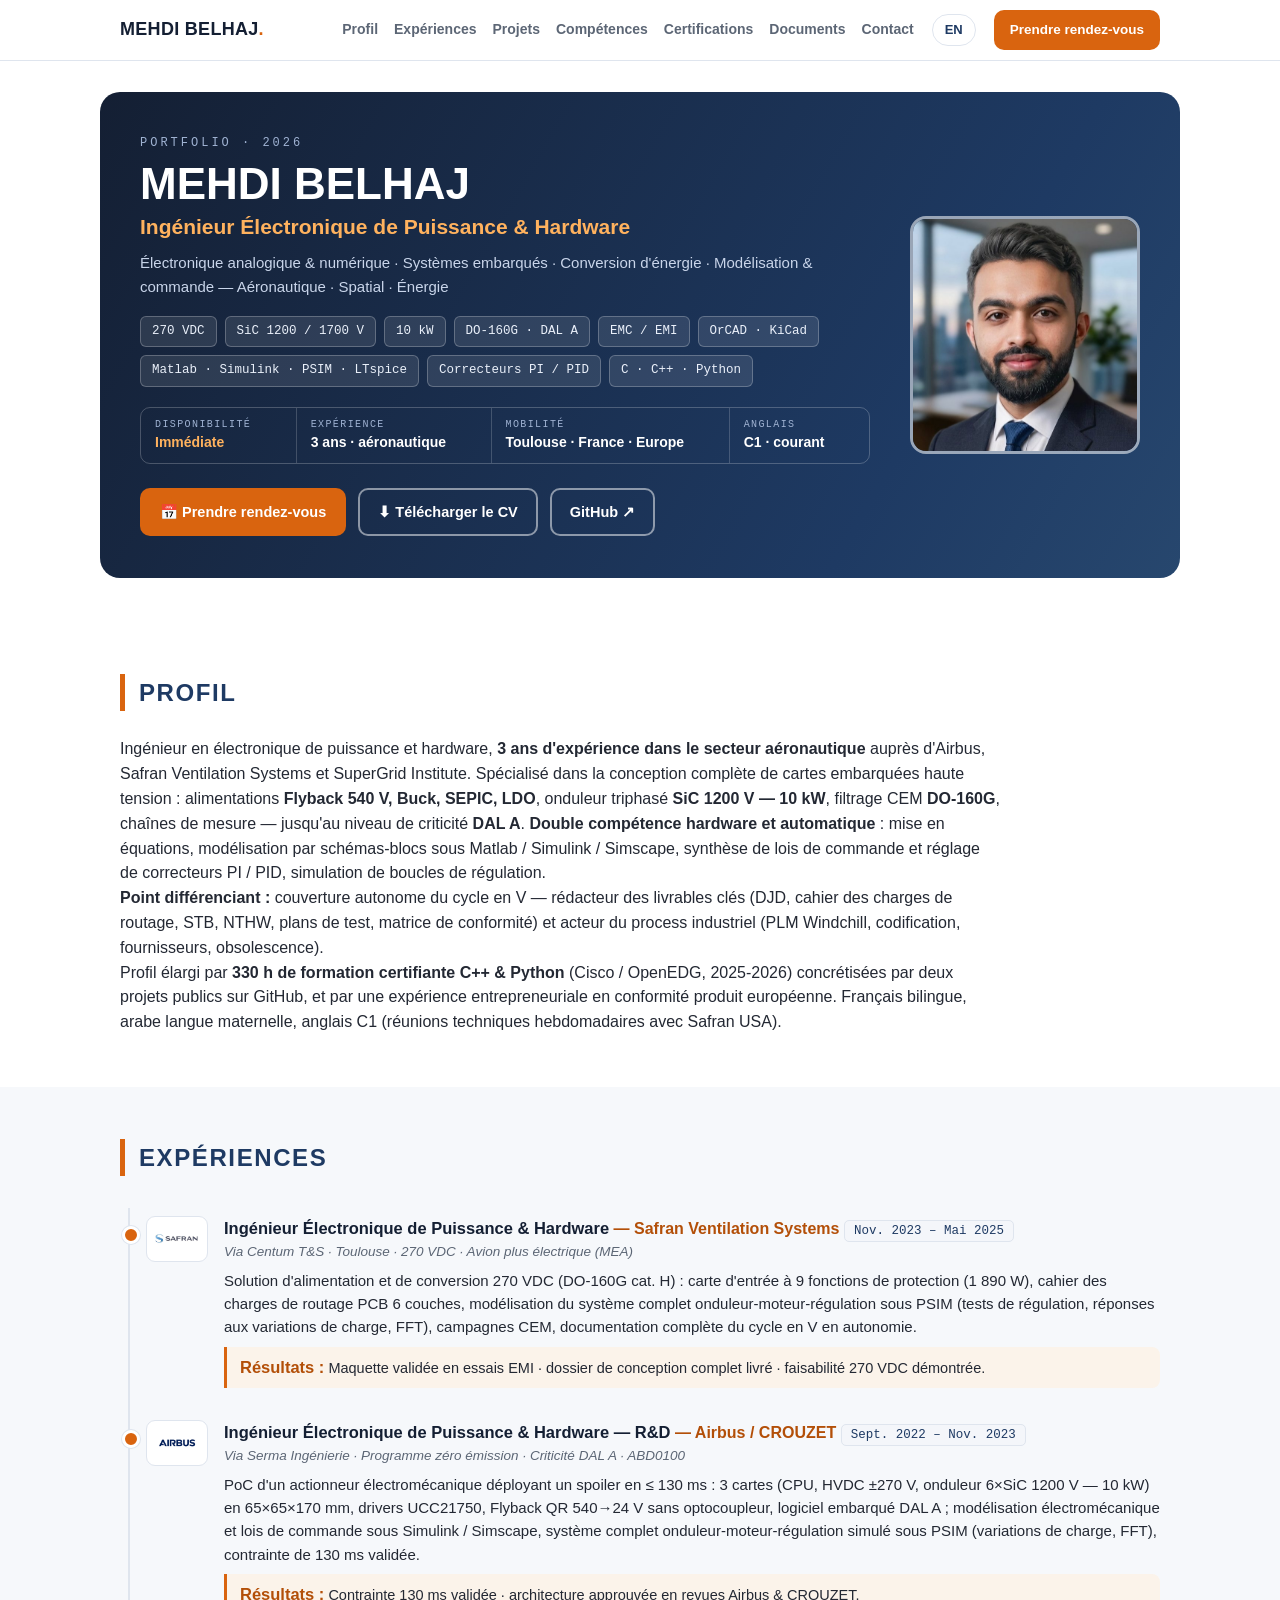
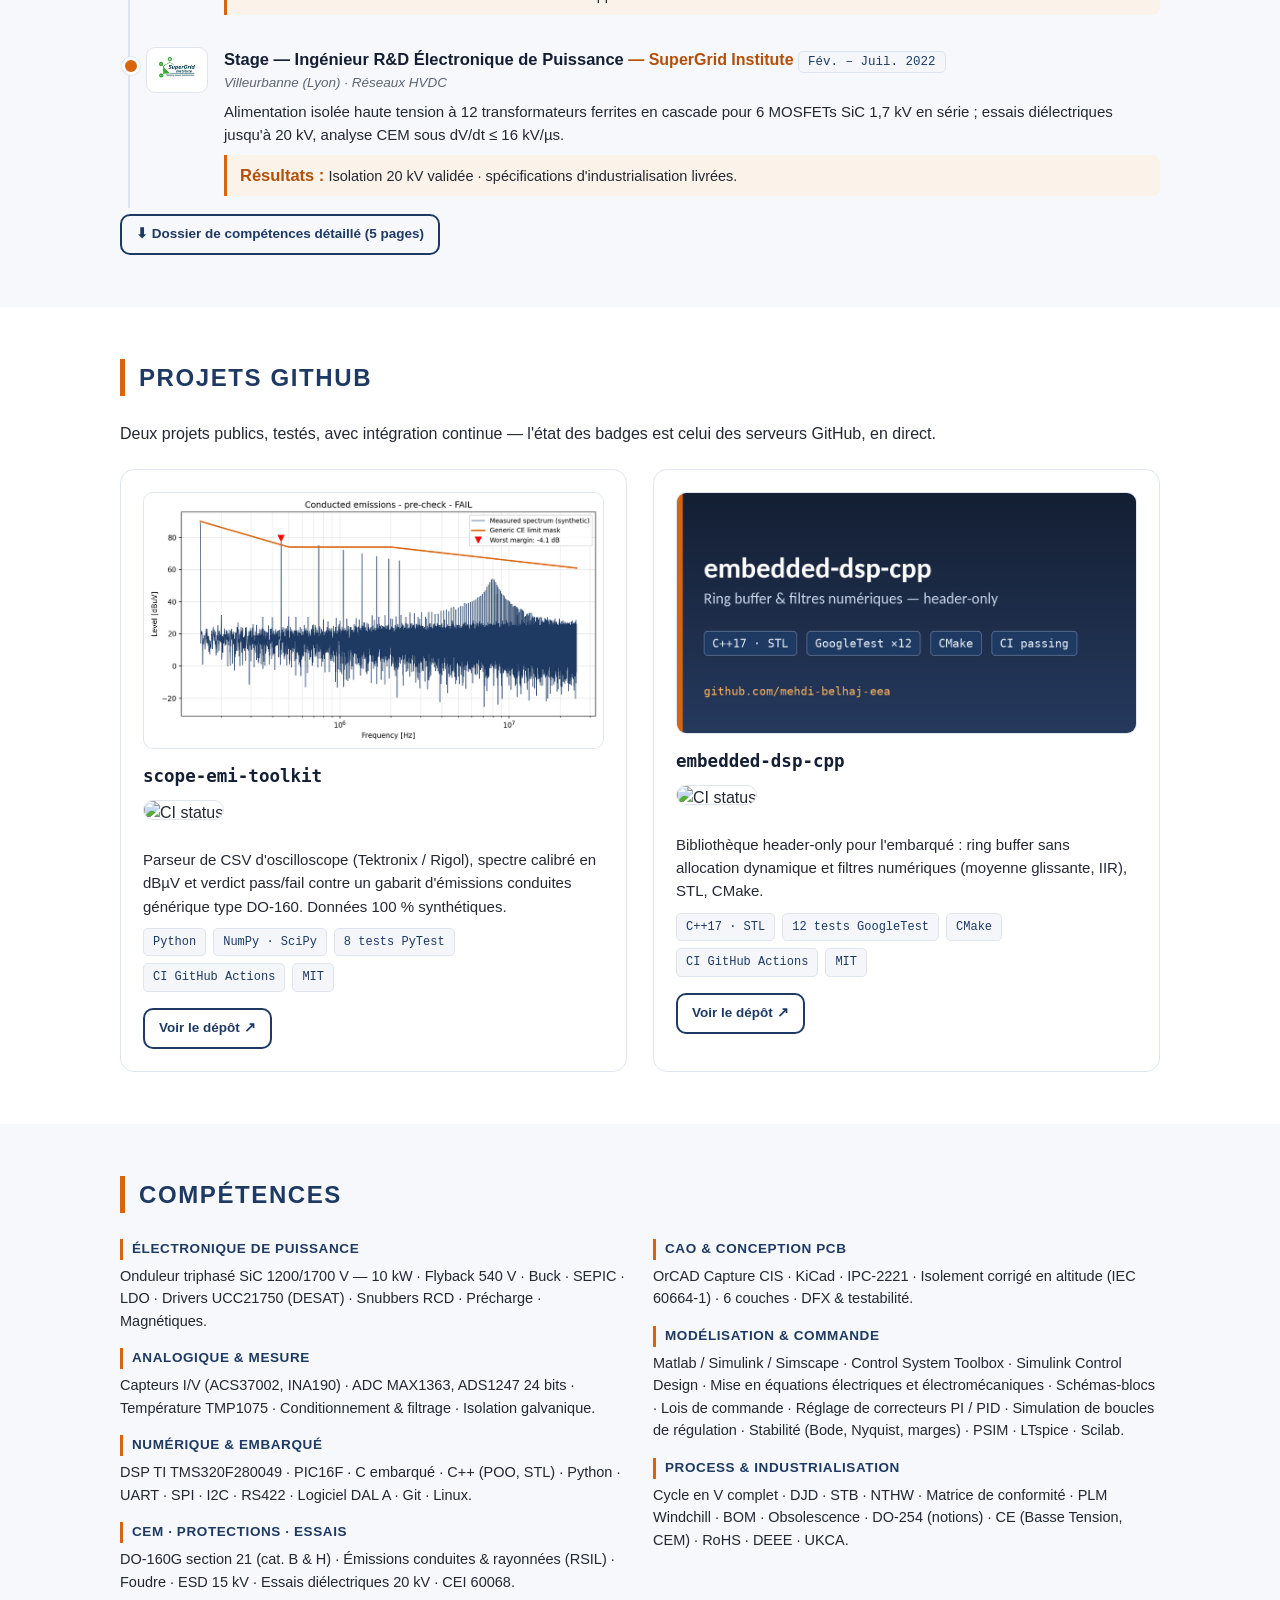
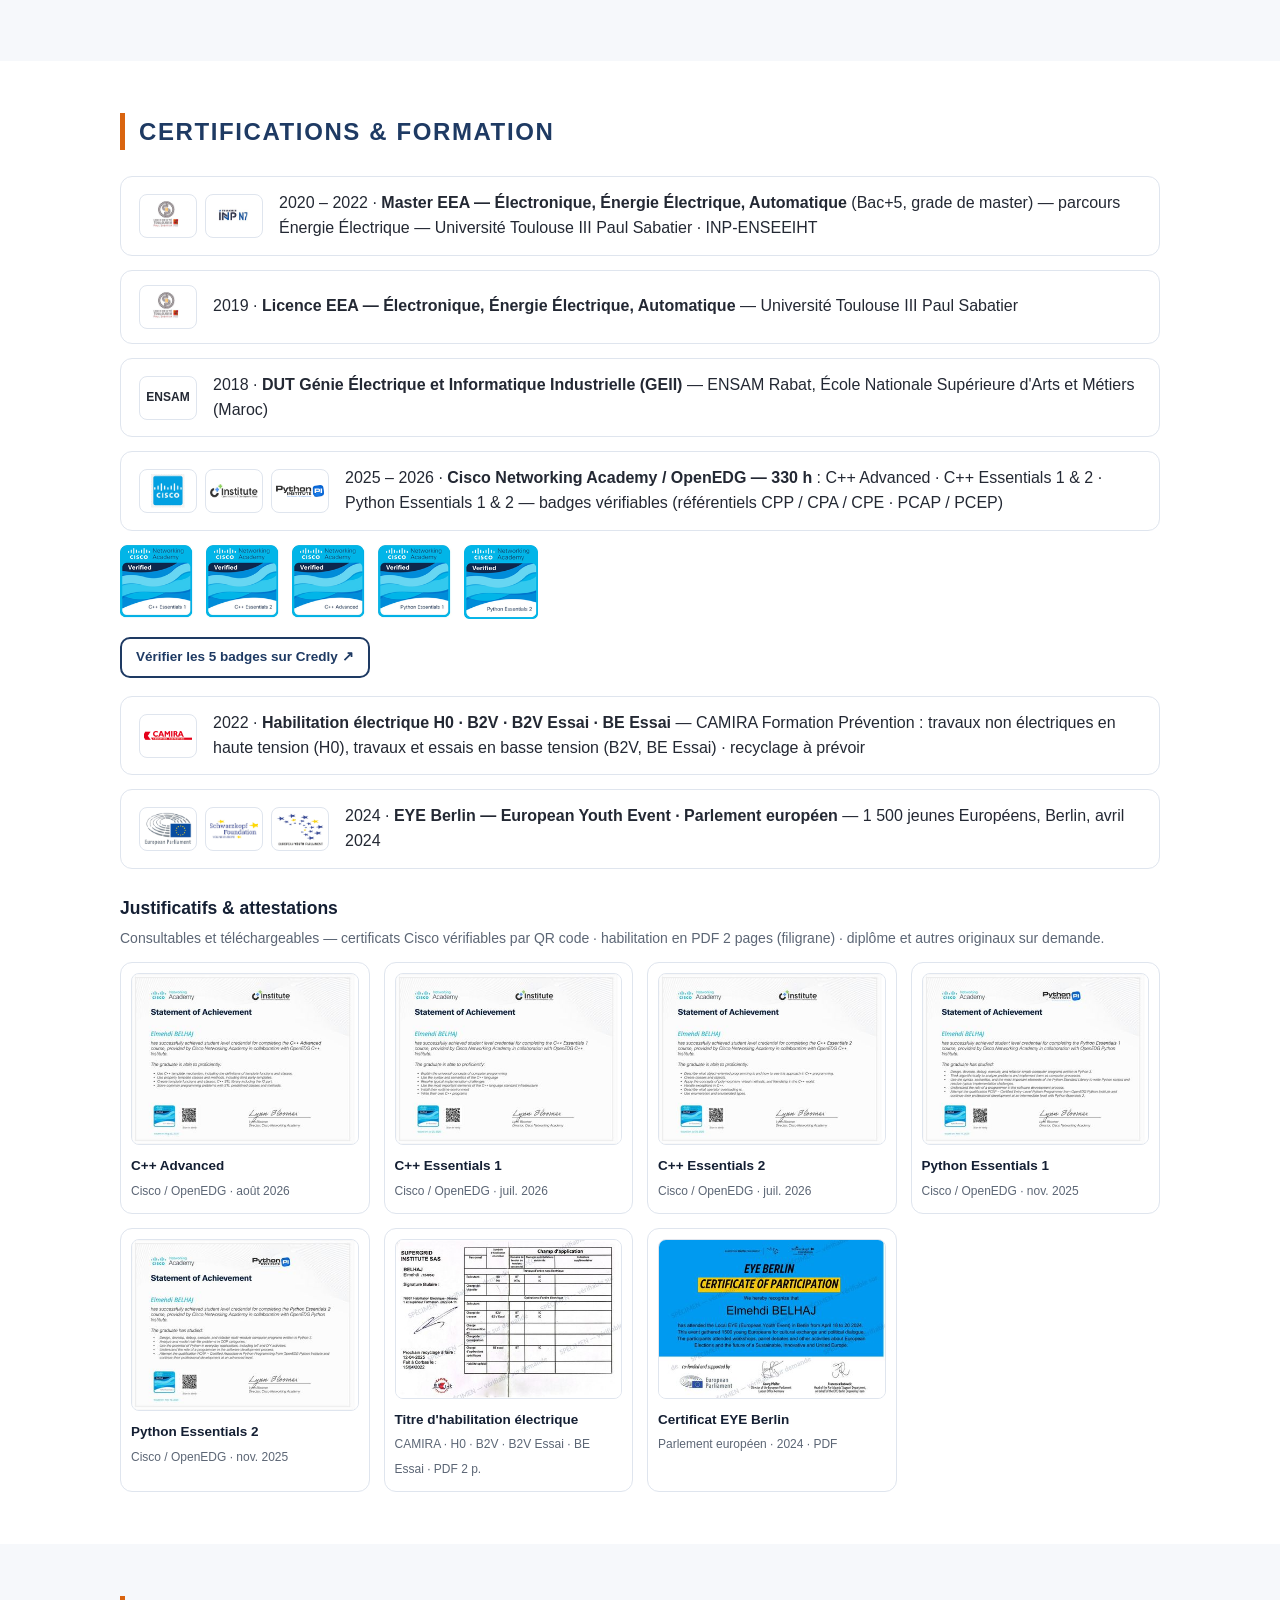
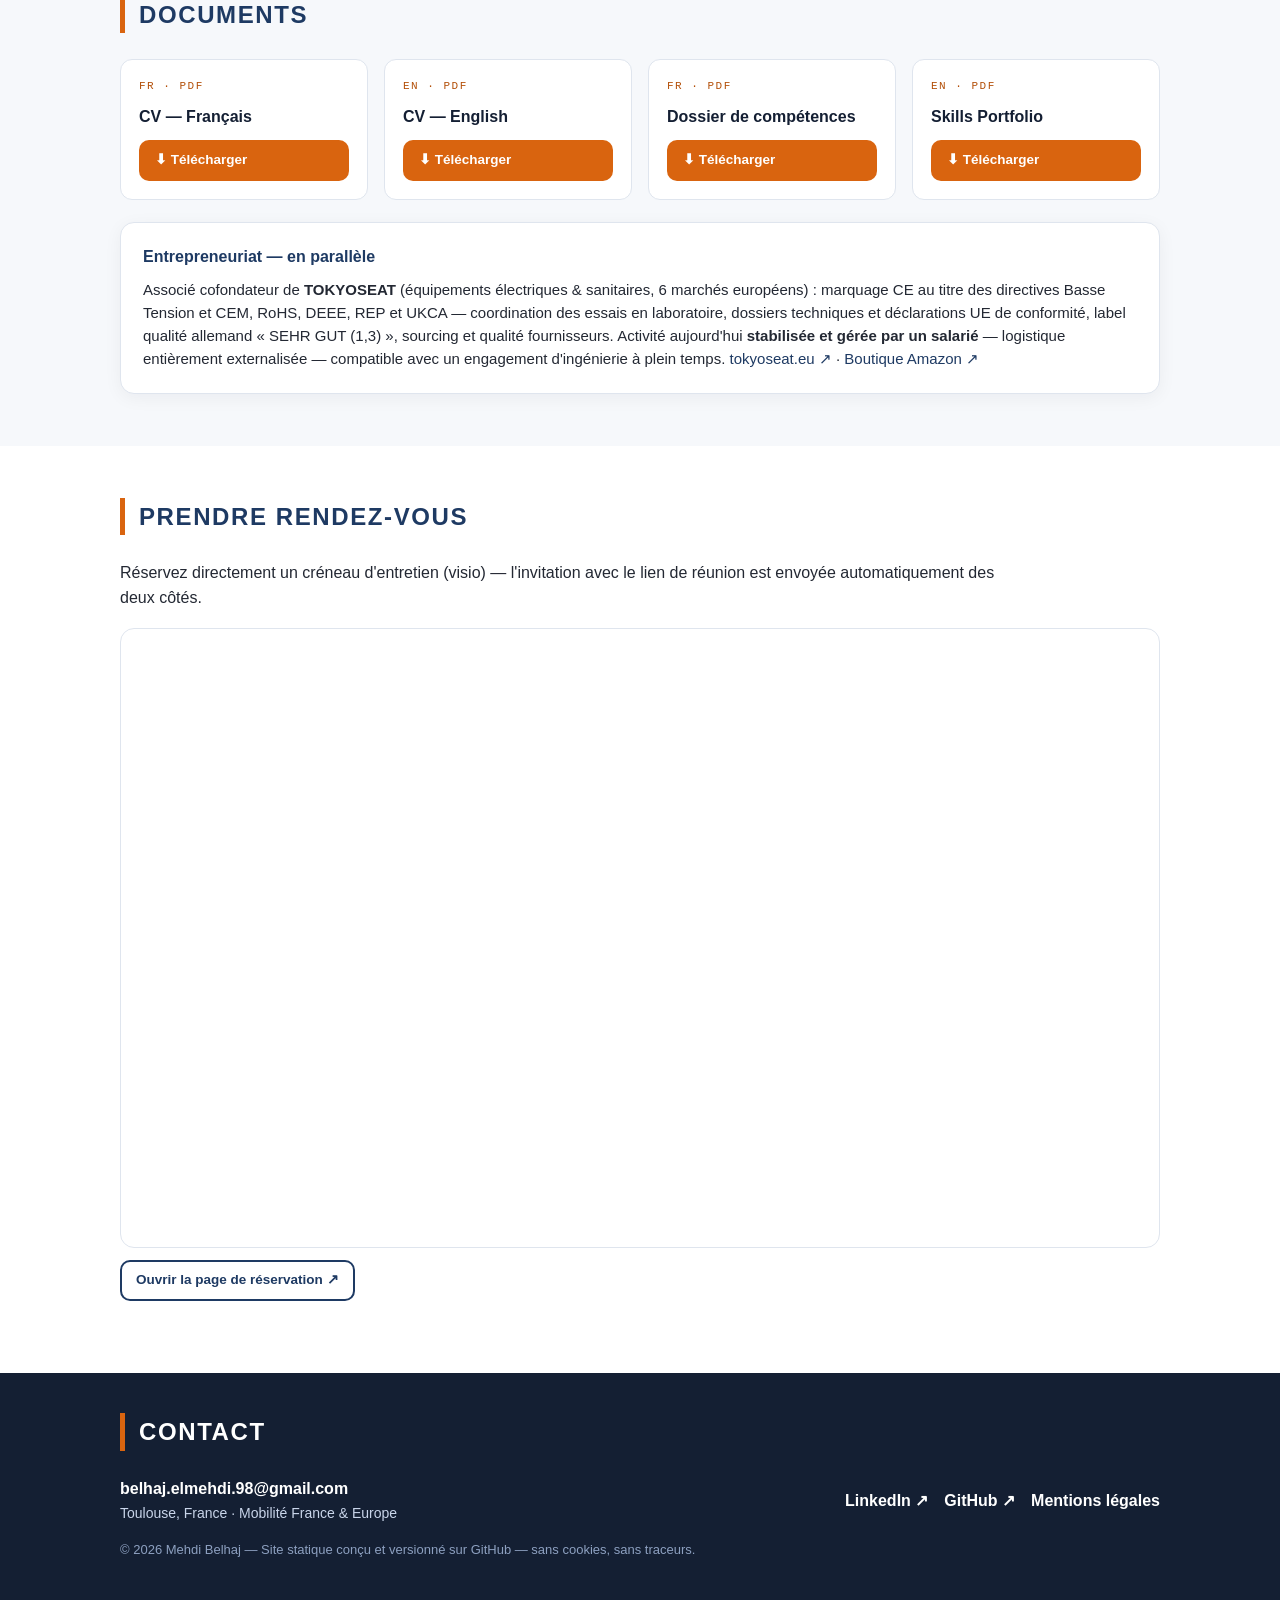
==== index.html @ 39488068 "Pages FR/EN : modélisation système PSIM (onduleur, moteur, régulation) dans les expériences Safran e" ====
<!DOCTYPE html>
<html lang="fr"><head>
<meta charset="utf-8"/><meta name="viewport" content="width=device-width, initial-scale=1"/>
<title>Mehdi Belhaj — Ingénieur Électronique de Puissance & Hardware · Toulouse</title>
<meta name="description" content="3 ans d'expérience aéronautique (Safran, Airbus) : cartes haute tension 270 VDC, onduleur SiC 10 kW, CEM DO-160G, DAL A. CV, dossiers de compétences, projets GitHub et prise de rendez-vous."/>
<link rel="canonical" href="https://mehdi-belhaj-eea.github.io/"/>
<link rel="alternate" hreflang="fr" href="https://mehdi-belhaj-eea.github.io/"/>
<link rel="alternate" hreflang="en" href="https://mehdi-belhaj-eea.github.io/en/"/>
<link rel="alternate" hreflang="x-default" href="https://mehdi-belhaj-eea.github.io/"/>
<link rel="alternate" hreflang="x-default" href="https://mehdi-belhaj-eea.github.io/"/>
<meta name="theme-color" content="#141F33"/>
<link rel="icon" href="favicon.svg" type="image/svg+xml"/>
<link rel="icon" type="image/png" sizes="64x64" href="assets/img/favicon-64.png"/>
<meta property="og:type" content="profile"/><meta property="og:title" content="Mehdi Belhaj — Ingénieur Électronique de Puissance & Hardware · Toulouse"/>
<meta property="og:description" content="3 ans d'expérience aéronautique (Safran, Airbus) : cartes haute tension 270 VDC, onduleur SiC 10 kW, CEM DO-160G, DAL A. CV, dossiers de compétences, projets GitHub et prise de rendez-vous."/>
<meta property="og:image" content="https://mehdi-belhaj-eea.github.io/assets/img/og-card.png"/>
<meta property="og:url" content="https://mehdi-belhaj-eea.github.io/"/>
<meta name="twitter:card" content="summary_large_image"/>
<link rel="stylesheet" href="assets/css/site.css"/>
<script type="application/ld+json">{"@context":"https://schema.org","@type":"Person","name":"Mehdi Belhaj","jobTitle":"Ingénieur Électronique de Puissance & Hardware","address":{"@type":"PostalAddress","addressLocality":"Toulouse","addressCountry":"FR"},"url":"https://mehdi-belhaj-eea.github.io","sameAs":["https://linkedin.com/in/mehdi-belhaj-eea","https://github.com/mehdi-belhaj-eea","https://www.credly.com/users/elmehdi-belhaj"]}</script>
</head><body>
<header class="top"><div class="wrap">
<a class="brand" href="/">MEHDI BELHAJ<i>.</i></a>
<nav><a href="#profil">Profil</a><a href="#exp">Expériences</a><a href="#projets">Projets</a><a href="#comp">Compétences</a><a href="#certif">Certifications</a><a href="#docs">Documents</a><a href="#contact">Contact</a></nav>
<a class="lang" href="/en/">EN</a>
<a class="btn acc sm rdvbtn" href="#rdv">Prendre rendez-vous</a>
<button class="burger" aria-label="menu">☰</button>
</div></header>

<div class="hero wrap"><div class="panel">
<div class="hid">
<div class="eyebrow">PORTFOLIO · 2026</div>
<h1>MEHDI BELHAJ</h1>
<div class="role">Ingénieur Électronique de Puissance & Hardware</div>
<div class="tag">Électronique analogique & numérique · Systèmes embarqués · Conversion d'énergie · Modélisation & commande — Aéronautique · Spatial · Énergie</div>
<div class="chips"><span class="chip">270 VDC</span><span class="chip">SiC 1200 / 1700 V</span><span class="chip">10 kW</span><span class="chip">DO-160G · DAL A</span><span class="chip">EMC / EMI</span><span class="chip">OrCAD · KiCad</span><span class="chip">Matlab · Simulink · PSIM · LTspice</span><span class="chip">Correcteurs PI / PID</span><span class="chip">C · C++ · Python</span></div>
<div class="ibar"><div class="ib"><div class="il">DISPONIBILITÉ</div><div class="iv hot">Immédiate</div></div><div class="ib"><div class="il">EXPÉRIENCE</div><div class="iv">3 ans · aéronautique</div></div><div class="ib"><div class="il">MOBILITÉ</div><div class="iv">Toulouse · France · Europe</div></div><div class="ib"><div class="il">ANGLAIS</div><div class="iv">C1 · courant</div></div></div>
<div class="cta">
<a class="btn acc" href="#rdv">📅 Prendre rendez-vous</a>
<a class="btn ghost" href="docs/CV_Mehdi_Belhaj_FR_2026.pdf" download>⬇ Télécharger le CV</a>
<a class="btn ghost" href="https://github.com/mehdi-belhaj-eea" target="_blank" rel="noopener">GitHub ↗</a>
</div></div>
<div class="photo"><img src="assets/img/photo.jpg" alt="Mehdi Belhaj"/></div>
</div></div>

<section id="profil"><div class="wrap"><h2>Profil</h2><div class="lead"><p>Ingénieur en électronique de puissance et hardware, <b>3 ans d'expérience dans le secteur aéronautique</b> auprès d'Airbus, Safran Ventilation Systems et SuperGrid Institute. Spécialisé dans la conception complète de cartes embarquées haute tension : alimentations <b>Flyback 540 V, Buck, SEPIC, LDO</b>, onduleur triphasé <b>SiC 1200 V — 10 kW</b>, filtrage CEM <b>DO-160G</b>, chaînes de mesure — jusqu'au niveau de criticité <b>DAL A</b>. <b>Double compétence hardware et automatique</b> : mise en équations, modélisation par schémas-blocs sous Matlab / Simulink / Simscape, synthèse de lois de commande et réglage de correcteurs PI / PID, simulation de boucles de régulation.</p><p><b>Point différenciant :</b> couverture autonome du cycle en V — rédacteur des livrables clés (DJD, cahier des charges de routage, STB, NTHW, plans de test, matrice de conformité) et acteur du process industriel (PLM Windchill, codification, fournisseurs, obsolescence).</p><p>Profil élargi par <b>330 h de formation certifiante C++ & Python</b> (Cisco / OpenEDG, 2025-2026) concrétisées par deux projets publics sur GitHub, et par une expérience entrepreneuriale en conformité produit européenne. Français bilingue, arabe langue maternelle, anglais C1 (réunions techniques hebdomadaires avec Safran USA).</p></div></div></section>

<section id="exp" class="alt"><div class="wrap"><h2>Expériences</h2><div class="tl"><div class="job"><div class="lg"><img src="assets/img/safran.png" alt="Safran Ventilation Systems"/></div>
<div class="jt"><b>Ingénieur Électronique de Puissance & Hardware</b> <span class="c">— Safran Ventilation Systems</span> <span class="date">Nov. 2023 – Mai 2025</span>
<div class="meta">Via Centum T&S · Toulouse · 270 VDC · Avion plus électrique (MEA)</div><p style="margin-top:6px;font-size:15px">Solution d'alimentation et de conversion 270 VDC (DO-160G cat. H) : carte d'entrée à 9 fonctions de protection (1 890 W), cahier des charges de routage PCB 6 couches, modélisation du système complet onduleur-moteur-régulation sous PSIM (tests de régulation, réponses aux variations de charge, FFT), campagnes CEM, documentation complète du cycle en V en autonomie.</p>
<div class="res"><b>Résultats :</b> Maquette validée en essais EMI · dossier de conception complet livré · faisabilité 270 VDC démontrée.</div></div></div><div class="job"><div class="lg"><img src="assets/img/airbus.png" alt="Airbus / CROUZET"/></div>
<div class="jt"><b>Ingénieur Électronique de Puissance & Hardware — R&D</b> <span class="c">— Airbus / CROUZET</span> <span class="date">Sept. 2022 – Nov. 2023</span>
<div class="meta">Via Serma Ingénierie · Programme zéro émission · Criticité DAL A · ABD0100</div><p style="margin-top:6px;font-size:15px">PoC d'un actionneur électromécanique déployant un spoiler en ≤ 130 ms : 3 cartes (CPU, HVDC ±270 V, onduleur 6×SiC 1200 V — 10 kW) en 65×65×170 mm, drivers UCC21750, Flyback QR 540→24 V sans optocoupleur, logiciel embarqué DAL A ; modélisation électromécanique et lois de commande sous Simulink / Simscape, système complet onduleur-moteur-régulation simulé sous PSIM (variations de charge, FFT), contrainte de 130 ms validée.</p>
<div class="res"><b>Résultats :</b> Contrainte 130 ms validée · architecture approuvée en revues Airbus & CROUZET.</div></div></div><div class="job"><div class="lg"><img src="assets/img/supergrid.png" alt="SuperGrid Institute"/></div>
<div class="jt"><b>Stage — Ingénieur R&D Électronique de Puissance</b> <span class="c">— SuperGrid Institute</span> <span class="date">Fév. – Juil. 2022</span>
<div class="meta">Villeurbanne (Lyon) · Réseaux HVDC</div><p style="margin-top:6px;font-size:15px">Alimentation isolée haute tension à 12 transformateurs ferrites en cascade pour 6 MOSFETs SiC 1,7 kV en série ; essais diélectriques jusqu'à 20 kV, analyse CEM sous dV/dt ≤ 16 kV/µs.</p>
<div class="res"><b>Résultats :</b> Isolation 20 kV validée · spécifications d'industrialisation livrées.</div></div></div></div>
<a class="btn line sm" href="docs/Dossier_Competences_Mehdi_Belhaj_FR_2026.pdf" download>⬇ Dossier de compétences détaillé (5 pages)</a></div></section>

<section id="projets"><div class="wrap"><h2>Projets GitHub</h2>
<p class="lead" style="margin-bottom:22px">Deux projets publics, testés, avec intégration continue — l'état des badges est celui des serveurs GitHub, en direct.</p>
<div class="grid2"><div class="card proj"><img src="assets/img/report.png" alt="scope-emi-toolkit"/>
<h3 class="mono">scope-emi-toolkit</h3><div class="badges-ci"><img src="https://github.com/mehdi-belhaj-eea/scope-emi-toolkit/actions/workflows/ci.yml/badge.svg" alt="CI status"/></div>
<p style="font-size:15px">Parseur de CSV d'oscilloscope (Tektronix / Rigol), spectre calibré en dBµV et verdict pass/fail contre un gabarit d'émissions conduites générique type DO-160. Données 100 % synthétiques.</p><div class="ptags"><span class="ptag">Python</span><span class="ptag">NumPy · SciPy</span><span class="ptag">8 tests PyTest</span><span class="ptag">CI GitHub Actions</span><span class="ptag">MIT</span></div>
<a class="btn line sm" href="https://github.com/mehdi-belhaj-eea/scope-emi-toolkit" target="_blank" rel="noopener">Voir le dépôt ↗</a></div><div class="card proj"><img src="assets/img/card-dsp.png" alt="embedded-dsp-cpp"/>
<h3 class="mono">embedded-dsp-cpp</h3><div class="badges-ci"><img src="https://github.com/mehdi-belhaj-eea/embedded-dsp-cpp/actions/workflows/ci.yml/badge.svg" alt="CI status"/></div>
<p style="font-size:15px">Bibliothèque header-only pour l'embarqué : ring buffer sans allocation dynamique et filtres numériques (moyenne glissante, IIR), STL, CMake.</p><div class="ptags"><span class="ptag">C++17 · STL</span><span class="ptag">12 tests GoogleTest</span><span class="ptag">CMake</span><span class="ptag">CI GitHub Actions</span><span class="ptag">MIT</span></div>
<a class="btn line sm" href="https://github.com/mehdi-belhaj-eea/embedded-dsp-cpp" target="_blank" rel="noopener">Voir le dépôt ↗</a></div></div></div></section>

<section id="comp" class="alt"><div class="wrap"><h2>Compétences</h2><div class="grid2"><div><div class="sk"><b>Électronique de puissance</b><p>Onduleur triphasé SiC 1200/1700 V — 10 kW · Flyback 540 V · Buck · SEPIC · LDO · Drivers UCC21750 (DESAT) · Snubbers RCD · Précharge · Magnétiques.</p></div><div class="sk"><b>Analogique & mesure</b><p>Capteurs I/V (ACS37002, INA190) · ADC MAX1363, ADS1247 24 bits · Température TMP1075 · Conditionnement & filtrage · Isolation galvanique.</p></div><div class="sk"><b>Numérique & embarqué</b><p>DSP TI TMS320F280049 · PIC16F · C embarqué · C++ (POO, STL) · Python · UART · SPI · I2C · RS422 · Logiciel DAL A · Git · Linux.</p></div><div class="sk"><b>CEM · protections · essais</b><p>DO-160G section 21 (cat. B & H) · Émissions conduites & rayonnées (RSIL) · Foudre · ESD 15 kV · Essais diélectriques 20 kV · CEI 60068.</p></div></div><div><div class="sk"><b>CAO & conception PCB</b><p>OrCAD Capture CIS · KiCad · IPC-2221 · Isolement corrigé en altitude (IEC 60664-1) · 6 couches · DFX & testabilité.</p></div><div class="sk"><b>Modélisation & commande</b><p>Matlab / Simulink / Simscape · Control System Toolbox · Simulink Control Design · Mise en équations électriques et électromécaniques · Schémas-blocs · Lois de commande · Réglage de correcteurs PI / PID · Simulation de boucles de régulation · Stabilité (Bode, Nyquist, marges) · PSIM · LTspice · Scilab.</p></div><div class="sk"><b>Process & industrialisation</b><p>Cycle en V complet · DJD · STB · NTHW · Matrice de conformité · PLM Windchill · BOM · Obsolescence · DO-254 (notions) · CE (Basse Tension, CEM) · RoHS · DEEE · UKCA.</p></div></div></div></div></section>

<section id="certif"><div class="wrap"><h2>Certifications & formation</h2>
<div class="crow"><div class="lgs"><div class="lgbox"><img src="assets/img/ups.png" alt="UT3"/></div><div class="lgbox"><img src="assets/img/n7.png" alt="INP N7"/></div></div><div>2020 – 2022 · <b>Master EEA — Électronique, Énergie Électrique, Automatique</b> (Bac+5, grade de master) — parcours Énergie Électrique — Université Toulouse III Paul Sabatier · INP-ENSEEIHT</div></div>
<div class="crow"><div class="lgs"><div class="lgbox"><img src="assets/img/ups.png" alt="UT3"/></div></div><div>2019 · <b>Licence EEA — Électronique, Énergie Électrique, Automatique</b> — Université Toulouse III Paul Sabatier</div></div>
<div class="crow"><div class="lgs"><div class="lgbox" style="font-weight:700;font-size:12px">ENSAM</div></div><div>2018 · <b>DUT Génie Électrique et Informatique Industrielle (GEII)</b> — ENSAM Rabat, École Nationale Supérieure d'Arts et Métiers (Maroc)</div></div>
<div class="crow"><div class="lgs"><div class="lgbox"><img src="assets/img/cisco.png" alt="Cisco"/></div><div class="lgbox"><img src="assets/img/cpp.png" alt="C++ Institute"/></div><div class="lgbox"><img src="assets/img/py.png" alt="Python Institute"/></div></div><div>2025 – 2026 · <b>Cisco Networking Academy / OpenEDG — 330 h</b> : C++ Advanced · C++ Essentials 1 & 2 · Python Essentials 1 & 2 — badges vérifiables (référentiels CPP / CPA / CPE · PCAP / PCEP)</div></div>
<div class="badgerow"><img src="assets/img/b1.png" alt="Badge Credly 1"/><img src="assets/img/b2.png" alt="Badge Credly 2"/><img src="assets/img/b3.png" alt="Badge Credly 3"/><img src="assets/img/b4.png" alt="Badge Credly 4"/><img src="assets/img/b5.png" alt="Badge Credly 5"/></div>
<a class="btn line sm" href="https://www.credly.com/users/elmehdi-belhaj" target="_blank" rel="noopener">Vérifier les 5 badges sur Credly ↗</a>
<div class="crow" style="margin-top:18px"><div class="lgs"><div class="lgbox"><img src="assets/img/camira.png" alt="CAMIRA"/></div></div><div>2022 · <b>Habilitation électrique H0 · B2V · B2V Essai · BE Essai</b> — CAMIRA Formation Prévention : travaux non électriques en haute tension (H0), travaux et essais en basse tension (B2V, BE Essai) · recyclage à prévoir</div></div>
<div class="crow"><div class="lgs"><div class="lgbox"><img src="assets/img/ep.png" alt="European Parliament"/></div><div class="lgbox"><img src="assets/img/schw.png" alt="Schwarzkopf Foundation"/></div><div class="lgbox"><img src="assets/img/eyp.png" alt="EYP"/></div></div><div>2024 · <b>EYE Berlin — European Youth Event · Parlement européen</b> — 1 500 jeunes Européens, Berlin, avril 2024</div></div>
<h3 style="margin-top:26px">Justificatifs & attestations</h3>
<p style="margin:6px 0 2px;font-size:14px;color:var(--mut)">Consultables et téléchargeables — certificats Cisco vérifiables par QR code · habilitation en PDF 2 pages (filigrane) · diplôme et autres originaux sur demande.</p>
<div class="justs"><a class="just" href="docs/Certificat_Cisco_Cpp_Advanced.pdf" target="_blank" rel="noopener"><img src="assets/img/t-cert-cadv.jpg" alt="C++ Advanced" loading="lazy"/><span class="t">C++ Advanced</span><br/><span class="n">Cisco / OpenEDG · août 2026</span></a><a class="just" href="docs/Certificat_Cisco_Cpp_Essentials_1.pdf" target="_blank" rel="noopener"><img src="assets/img/t-cert-c1.jpg" alt="C++ Essentials 1" loading="lazy"/><span class="t">C++ Essentials 1</span><br/><span class="n">Cisco / OpenEDG · juil. 2026</span></a><a class="just" href="docs/Certificat_Cisco_Cpp_Essentials_2.pdf" target="_blank" rel="noopener"><img src="assets/img/t-cert-c2.jpg" alt="C++ Essentials 2" loading="lazy"/><span class="t">C++ Essentials 2</span><br/><span class="n">Cisco / OpenEDG · juil. 2026</span></a><a class="just" href="docs/Certificat_Cisco_Python_Essentials_1.pdf" target="_blank" rel="noopener"><img src="assets/img/t-cert-py1.jpg" alt="Python Essentials 1" loading="lazy"/><span class="t">Python Essentials 1</span><br/><span class="n">Cisco / OpenEDG · nov. 2025</span></a><a class="just" href="docs/Certificat_Cisco_Python_Essentials_2.pdf" target="_blank" rel="noopener"><img src="assets/img/t-cert-py2.jpg" alt="Python Essentials 2" loading="lazy"/><span class="t">Python Essentials 2</span><br/><span class="n">Cisco / OpenEDG · nov. 2025</span></a><a class="just" href="docs/Habilitation_Electrique_CAMIRA_Mehdi_Belhaj.pdf" target="_blank" rel="noopener"><img src="assets/img/t-habilitation-2.jpg" alt="Titre d'habilitation électrique" loading="lazy"/><span class="t">Titre d'habilitation électrique</span><br/><span class="n">CAMIRA · H0 · B2V · B2V Essai · BE Essai · PDF 2 p.</span></a><a class="just" href="docs/Certificat_EYE_Berlin_Mehdi_Belhaj.pdf" target="_blank" rel="noopener"><img src="assets/img/t-certificat-eye.jpg" alt="Certificat EYE Berlin" loading="lazy"/><span class="t">Certificat EYE Berlin</span><br/><span class="n">Parlement européen · 2024 · PDF</span></a></div>
</div></section>

<section id="docs" class="alt"><div class="wrap"><h2>Documents</h2><div class="docs"><div class="doc"><span class="l">FR · PDF</span><span class="t">CV — Français</span>
<a class="btn acc sm" href="docs/CV_Mehdi_Belhaj_FR_2026.pdf" download>⬇ Télécharger</a></div><div class="doc"><span class="l">EN · PDF</span><span class="t">CV — English</span>
<a class="btn acc sm" href="docs/CV_Mehdi_Belhaj_EN_2026.pdf" download>⬇ Télécharger</a></div><div class="doc"><span class="l">FR · PDF</span><span class="t">Dossier de compétences</span>
<a class="btn acc sm" href="docs/Dossier_Competences_Mehdi_Belhaj_FR_2026.pdf" download>⬇ Télécharger</a></div><div class="doc"><span class="l">EN · PDF</span><span class="t">Skills Portfolio</span>
<a class="btn acc sm" href="docs/Skills_Portfolio_Mehdi_Belhaj_EN_2026.pdf" download>⬇ Télécharger</a></div></div>
<div class="card" style="margin-top:22px"><b style="color:var(--navy)">Entrepreneuriat — en parallèle</b><p style="margin-top:8px;font-size:15px">Associé cofondateur de <b>TOKYOSEAT</b> (équipements électriques & sanitaires, 6 marchés européens) : marquage CE au titre des directives Basse Tension et CEM, RoHS, DEEE, REP et UKCA — coordination des essais en laboratoire, dossiers techniques et déclarations UE de conformité, label qualité allemand « SEHR GUT (1,3) », sourcing et qualité fournisseurs. Activité aujourd'hui <b>stabilisée et gérée par un salarié</b> — logistique entièrement externalisée — compatible avec un engagement d'ingénierie à plein temps. <a href="https://tokyoseat.eu" target="_blank" rel="nofollow noopener">tokyoseat.eu ↗</a> · <a href="https://www.amazon.fr/stores/TokyoSeatToiletteJaponaise/page/E0D61E86-ECA4-42D7-BE69-85E33FCDF407" target="_blank" rel="nofollow noopener">Boutique Amazon ↗</a></p></div>
</div></section>

<section id="rdv"><div class="wrap"><h2>Prendre rendez-vous</h2>
<p class="lead" style="margin-bottom:18px">Réservez directement un créneau d'entretien (visio) — l'invitation avec le lien de réunion est envoyée automatiquement des deux côtés.</p>
<div id="cal-inline"></div>
<p style="margin-top:12px"><a class="btn line sm" href="https://cal.com/elmehdi-belhaj-bokpea" target="_blank" rel="noopener">Ouvrir la page de réservation ↗</a></p>
</div></section>

<footer id="contact"><div class="wrap">
<h2 style="color:#fff;border-color:var(--accent)">Contact</h2>
<div class="frow">
<div><a class="js-mail" href="#">email</a><br/><span style="font-size:14px">Toulouse, France · Mobilité France & Europe</span></div>
<div style="display:flex;gap:16px;flex-wrap:wrap">
<a href="https://linkedin.com/in/mehdi-belhaj-eea" target="_blank" rel="noopener">LinkedIn ↗</a>
<a href="https://github.com/mehdi-belhaj-eea" target="_blank" rel="noopener">GitHub ↗</a>
<a href="mentions-legales.html">Mentions légales</a>
</div></div>
<div class="fsmall">© <span id="yy"></span> Mehdi Belhaj — Site statique conçu et versionné sur GitHub — sans cookies, sans traceurs.</div>
</div></footer>
<script src="assets/js/site.js"></script>

<script type="text/javascript">
(function (C, A, L) { let p = function (a, ar) { a.q.push(ar); }; let d = C.document; C.Cal = C.Cal || function () { let cal = C.Cal; let ar = arguments; if (!cal.loaded) { cal.ns = {}; cal.q = cal.q || []; d.head.appendChild(d.createElement("script")).src = A; cal.loaded = true; } if (ar[0] === L) { const api = function () { p(api, arguments); }; const namespace = ar[1]; api.q = api.q || []; if (typeof namespace === "string") { cal.ns[namespace] = cal.ns[namespace] || api; p(cal.ns[namespace], ar); p(cal, ["initNamespace", namespace]); } else p(cal, ar); return; } p(cal, ar); }; })(window, "https://app.cal.com/embed/embed.js", "init");
Cal("init", {origin:"https://cal.com"});
Cal("inline", { elementOrSelector:"#cal-inline", calLink: "elmehdi-belhaj-bokpea", layout: "month_view" });
Cal("ui", {"styles":{"branding":{"brandColor":"#D9640F"}},"hideEventTypeDetails":false,"layout":"month_view"});
</script>
</body></html>
---- assets/css/site.css ----
:root{--ink:#141F33;--navy:#1E3A63;--navy2:#27476E;--accent:#D9640F;--accent-d:#B34F08;
--txt:#232833;--mut:#5C6675;--hair:#DFE5EE;--bg:#F6F8FB;--chip:#F4F6FA}
*{box-sizing:border-box;margin:0;padding:0}
html{scroll-behavior:smooth}
section[id],footer[id]{scroll-margin-top:74px}
body{font-family:'Segoe UI',Carlito,Calibri,Roboto,Arial,sans-serif;color:var(--txt);background:#fff;line-height:1.55;font-size:16px}
img{max-width:100%;display:block}
a{color:var(--navy);text-decoration:none}
.mono{font-family:ui-monospace,Consolas,'DejaVu Sans Mono',monospace}
.wrap{max-width:1080px;margin:0 auto;padding:0 20px}
/* topbar */
.top{position:fixed;inset:0 0 auto 0;z-index:50;background:rgba(255,255,255,.92);backdrop-filter:blur(8px);border-bottom:1px solid var(--hair)}
.top .wrap{display:flex;align-items:center;gap:18px;height:60px}
.brand{font-weight:800;color:var(--ink);font-size:18px;letter-spacing:.3px}
.brand i{color:var(--accent);font-style:normal}
nav{display:flex;gap:16px;margin-left:auto;flex-wrap:wrap}
nav a{color:var(--mut);font-size:14px;font-weight:600}
nav a:hover{color:var(--navy)}
.lang{border:1px solid var(--hair);border-radius:999px;padding:5px 12px;font-size:13px;font-weight:700;color:var(--navy)}
.btn{display:inline-flex;align-items:center;gap:8px;border-radius:10px;padding:11px 18px;font-weight:700;font-size:14.5px;border:2px solid transparent;cursor:pointer}
.btn.acc{background:var(--accent);color:#fff}
.btn.acc:hover{background:var(--accent-d)}
.btn.ghost{border-color:rgba(255,255,255,.5);color:#fff}
.btn.ghost:hover{border-color:#fff}
.btn.line{border-color:var(--navy);color:var(--navy)}
.btn.line:hover{background:var(--navy);color:#fff}
.btn.sm{padding:8px 14px;font-size:13.5px}
/* hero */
.hero{padding:92px 0 44px}
.panel{background:linear-gradient(120deg,var(--ink) 0%,var(--navy) 74%,var(--navy2) 100%);color:#fff;border-radius:20px;padding:42px 40px;display:flex;gap:40px;align-items:center}
.hid{flex:1 1 auto;min-width:0}
.eyebrow{font-family:ui-monospace,Consolas,monospace;font-size:12px;letter-spacing:3px;color:#9FB2D2}
h1{font-size:clamp(30px,5vw,44px);line-height:1.05;margin:8px 0 4px}
.role{color:#FFB25E;font-weight:800;font-size:clamp(17px,2.6vw,21px)}
.tag{color:#C9D5EA;margin-top:8px;font-size:15px}
.chips{display:flex;flex-wrap:wrap;gap:8px;margin-top:18px}
.chip{font-family:ui-monospace,Consolas,monospace;font-size:12.5px;color:#EAF0FA;background:rgba(255,255,255,.10);border:1px solid rgba(255,255,255,.24);padding:5px 11px;border-radius:6px}
.ibar{display:flex;flex-wrap:wrap;margin-top:20px;border:1px solid rgba(255,255,255,.22);border-radius:10px;overflow:hidden}
.ib{flex:1 1 auto;padding:9px 14px;border-left:1px solid rgba(255,255,255,.18);min-width:130px}
.ib:first-child{border-left:none}
.il{font-family:ui-monospace,Consolas,monospace;font-size:10px;letter-spacing:1.4px;color:#9FB2D2}
.iv{font-weight:700;font-size:14px}
.iv.hot{color:#FFB25E}
.cta{display:flex;gap:12px;flex-wrap:wrap;margin-top:24px}
.photo{flex:0 0 auto}
.photo img{width:230px;height:238px;object-fit:cover;border-radius:16px;border:3px solid rgba(255,255,255,.55)}
/* sections */
section{padding:52px 0}
section.alt{background:var(--bg)}
h2{font-size:24px;color:var(--navy);text-transform:uppercase;letter-spacing:1.6px;border-left:5px solid var(--accent);padding-left:14px;margin-bottom:26px}
h3{color:var(--ink);font-size:17.5px}
.lead{max-width:880px;color:var(--txt)}
.grid2{display:grid;grid-template-columns:1fr 1fr;gap:26px}
.card{background:#fff;border:1px solid var(--hair);border-radius:14px;padding:22px}
section.alt .card{box-shadow:0 4px 18px rgba(15,26,48,.05)}
/* profil */
.profil{display:flex;gap:32px;align-items:flex-start}
.profil img{width:150px;border-radius:14px;border:1px solid var(--hair)}
.profil p{margin-bottom:10px}
/* timeline */
.tl{position:relative;padding-left:26px}
.tl:before{content:"";position:absolute;left:8px;top:6px;bottom:6px;width:2px;background:var(--hair)}
.job{position:relative;display:flex;gap:16px;padding:14px 0 18px}
.job:before{content:"";position:absolute;left:-24px;top:24px;width:12px;height:12px;border-radius:50%;background:var(--accent);border:3px solid #fff;box-shadow:0 0 0 1px var(--hair)}
.lg{flex:0 0 auto;width:62px;height:46px;border:1px solid var(--hair);border-radius:9px;background:#fff;display:flex;align-items:center;justify-content:center}
.lg img{max-width:52px;max-height:34px}
.jt b{font-size:16.5px;color:var(--ink)}
.jt .c{color:var(--accent-d);font-weight:700}
.meta{color:var(--mut);font-size:13.5px;font-style:italic}
.date{font-family:ui-monospace,Consolas,monospace;font-size:12.5px;color:var(--navy);background:var(--chip);border:1px solid var(--hair);padding:3px 9px;border-radius:5px;white-space:nowrap}
.res{margin-top:8px;background:#FBF3EA;border-left:3px solid var(--accent);border-radius:0 8px 8px 0;padding:8px 13px;font-size:14.5px}
.res b{color:var(--accent-d)}
/* projets */
.proj img{border-radius:10px;border:1px solid var(--hair);margin-bottom:14px}
.badges-ci{display:flex;gap:10px;align-items:center;margin:10px 0 14px;flex-wrap:wrap}
.badges-ci img{height:20px}
.ptags{display:flex;flex-wrap:wrap;gap:7px;margin:10px 0 16px}
.ptag{font-family:ui-monospace,Consolas,monospace;font-size:12px;background:var(--chip);border:1px solid var(--hair);color:var(--navy);padding:4px 9px;border-radius:5px}
/* skills */
.sk{margin-bottom:16px}
.sk b{display:block;color:var(--navy);text-transform:uppercase;font-size:13.5px;letter-spacing:.6px;border-left:3px solid var(--accent);padding-left:9px;margin-bottom:5px}
.sk p{font-size:14.5px;color:var(--txt)}
/* certifs */
.crow{display:flex;gap:16px;align-items:center;background:#fff;border:1px solid var(--hair);border-radius:12px;padding:14px 18px;margin-bottom:14px}
.crow .lgs{display:flex;gap:8px;flex:0 0 auto}
.lgbox{width:58px;height:44px;border:1px solid var(--hair);border-radius:8px;background:#fff;display:flex;align-items:center;justify-content:center}
.lgbox img{max-width:48px;max-height:34px}
.badgerow{display:flex;gap:12px;flex-wrap:wrap;margin:14px 0 18px}
.badgerow img{height:74px}
/* justificatifs */
.justs{display:grid;grid-template-columns:repeat(auto-fit,minmax(210px,1fr));gap:14px;margin-top:12px}
.just{display:block;background:#fff;border:1px solid var(--hair);border-radius:12px;padding:10px;transition:border-color .15s}
.just:hover{border-color:var(--navy)}
.just img{border:1px solid var(--hair);border-radius:8px;margin-bottom:8px;width:100%}
.just .t{font-weight:700;color:var(--ink);font-size:13.5px}
.just .n{font-size:12px;color:var(--mut)}
/* docs */
.docs{display:grid;grid-template-columns:repeat(auto-fit,minmax(230px,1fr));gap:16px}
.doc{background:#fff;border:1px solid var(--hair);border-radius:12px;padding:18px;display:flex;flex-direction:column;gap:10px}
.doc .t{font-weight:800;color:var(--ink)}
.doc .l{font-family:ui-monospace,Consolas,monospace;font-size:11px;color:var(--accent-d);letter-spacing:1.5px}
/* rdv */
#cal-inline{width:100%;min-height:620px;border:1px solid var(--hair);border-radius:14px;overflow:hidden;background:#fff}
/* footer */
footer{background:var(--ink);color:#C9D5EA;padding:40px 0;margin-top:20px}
footer a{color:#fff;font-weight:600}
.frow{display:flex;gap:26px;flex-wrap:wrap;align-items:center;justify-content:space-between}
.fsmall{font-size:13px;color:#8DA0C0;margin-top:14px}
/* burger */
.burger{display:none;margin-left:auto;background:none;border:0;font-size:26px;color:var(--navy)}
@media(max-width:900px){
 .panel{flex-direction:column;text-align:left;padding:30px 22px}
 .photo{order:-1}.photo img{width:170px;height:176px}
 .grid2{grid-template-columns:1fr}
 .profil{flex-direction:column}
 nav{display:none;position:fixed;top:60px;left:0;right:0;background:#fff;border-bottom:1px solid var(--hair);flex-direction:column;padding:14px 22px;gap:12px}
 nav.open{display:flex}
 .burger{display:block}
 .top .rdvbtn{display:none}
}
@media print{.top,.cta,#rdv,footer .frow a{display:none}body{font-size:12px}}
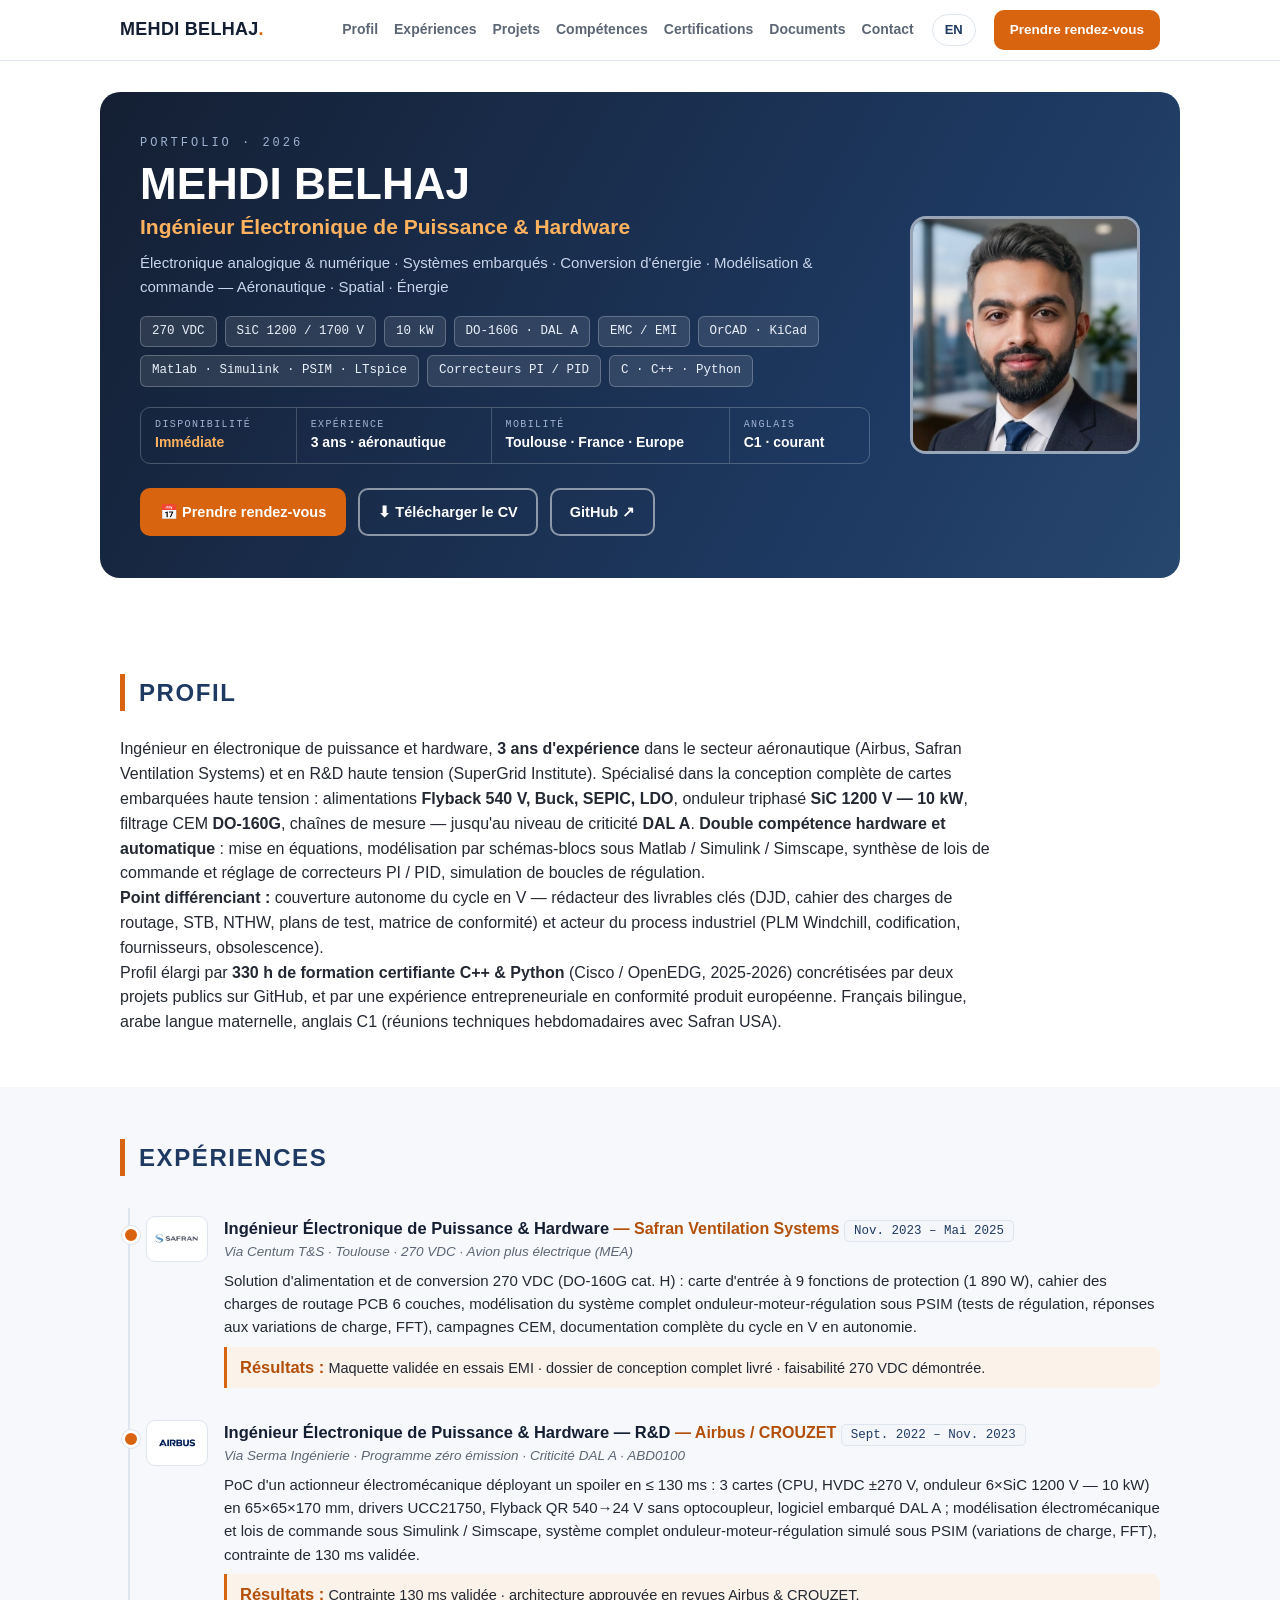
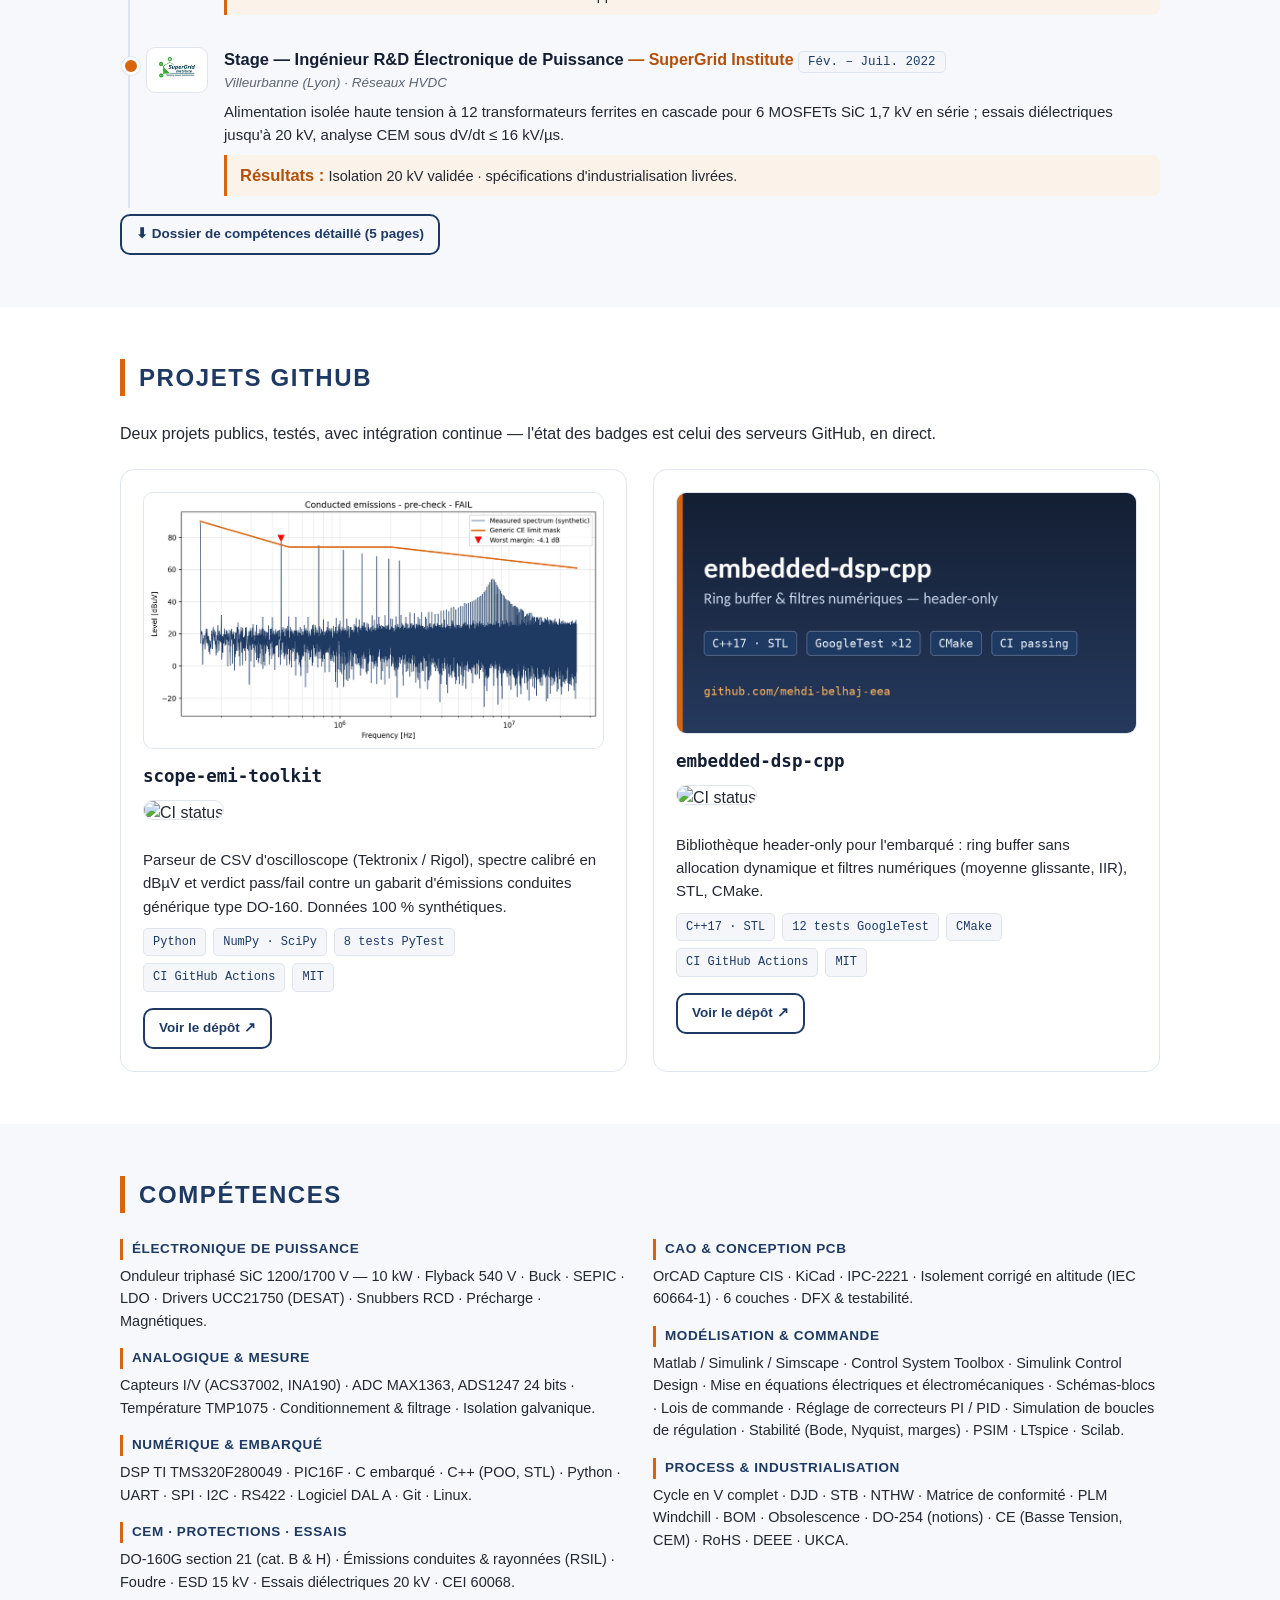
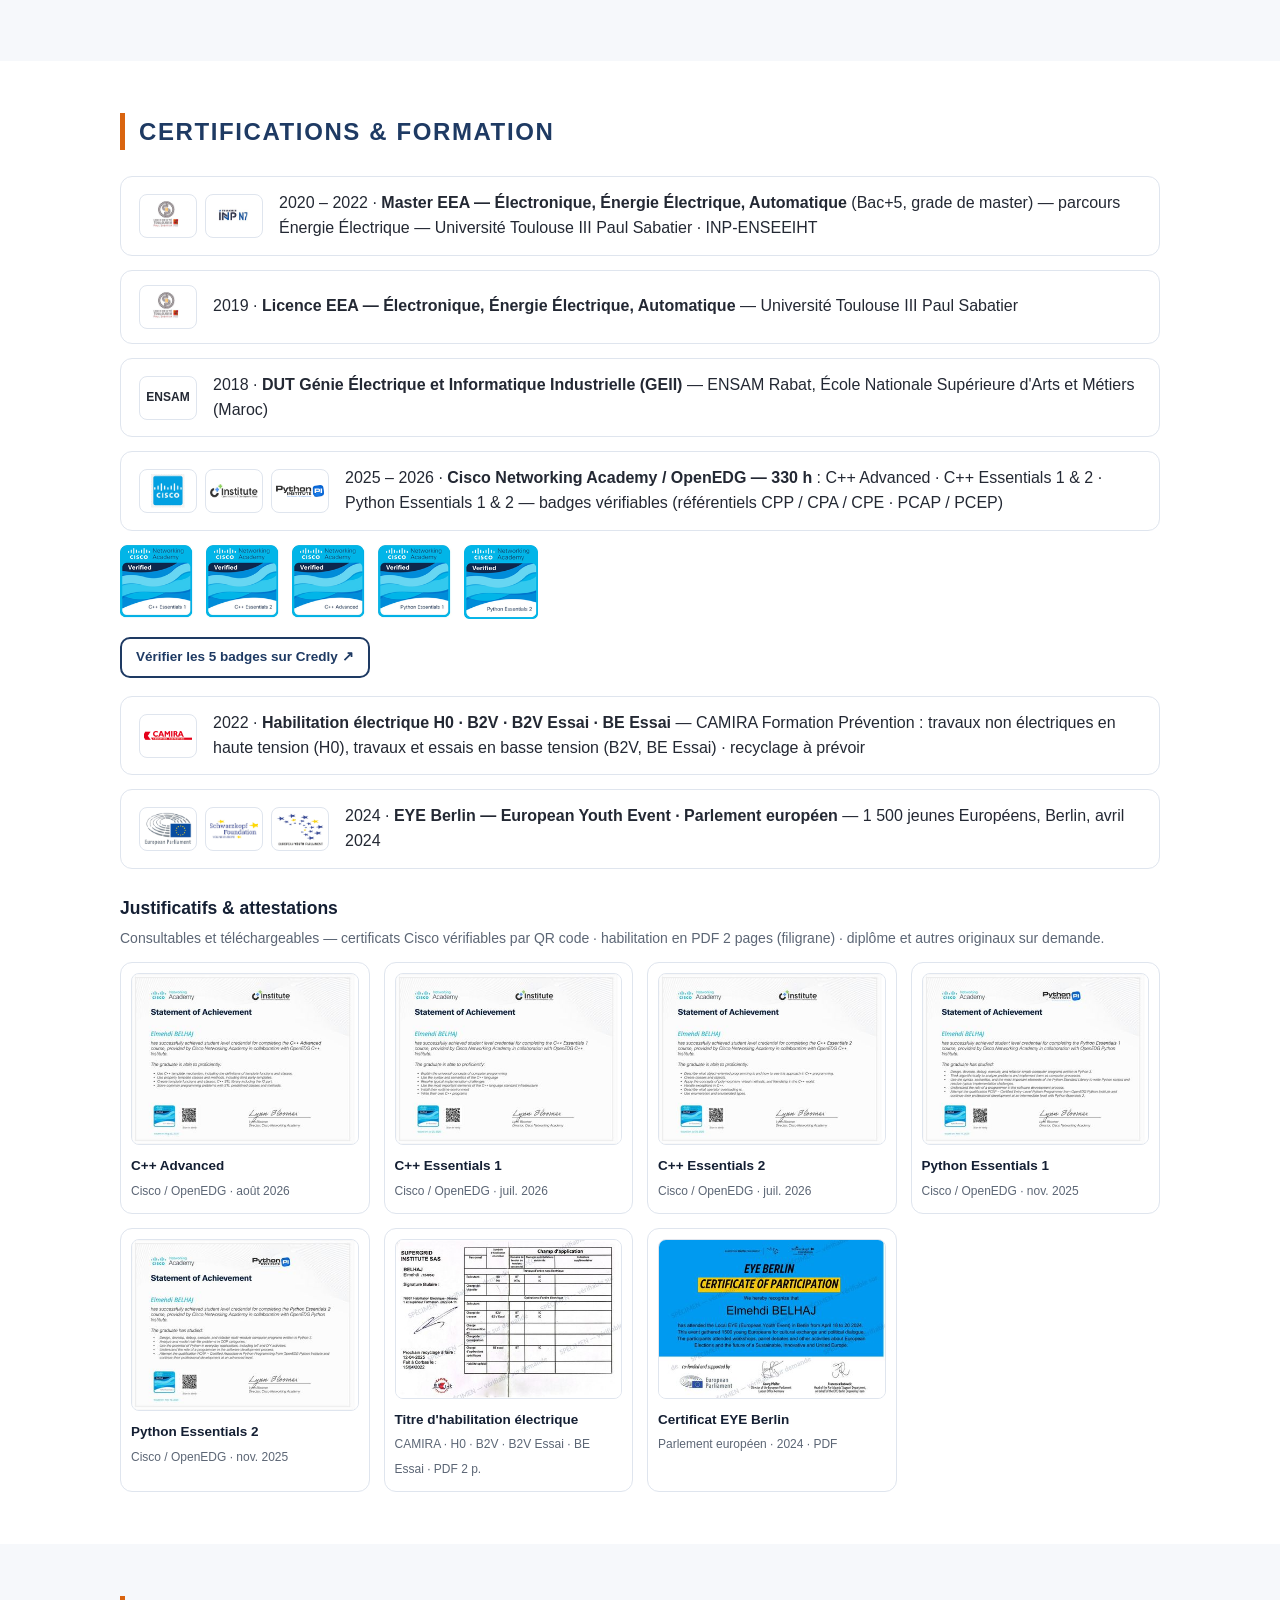
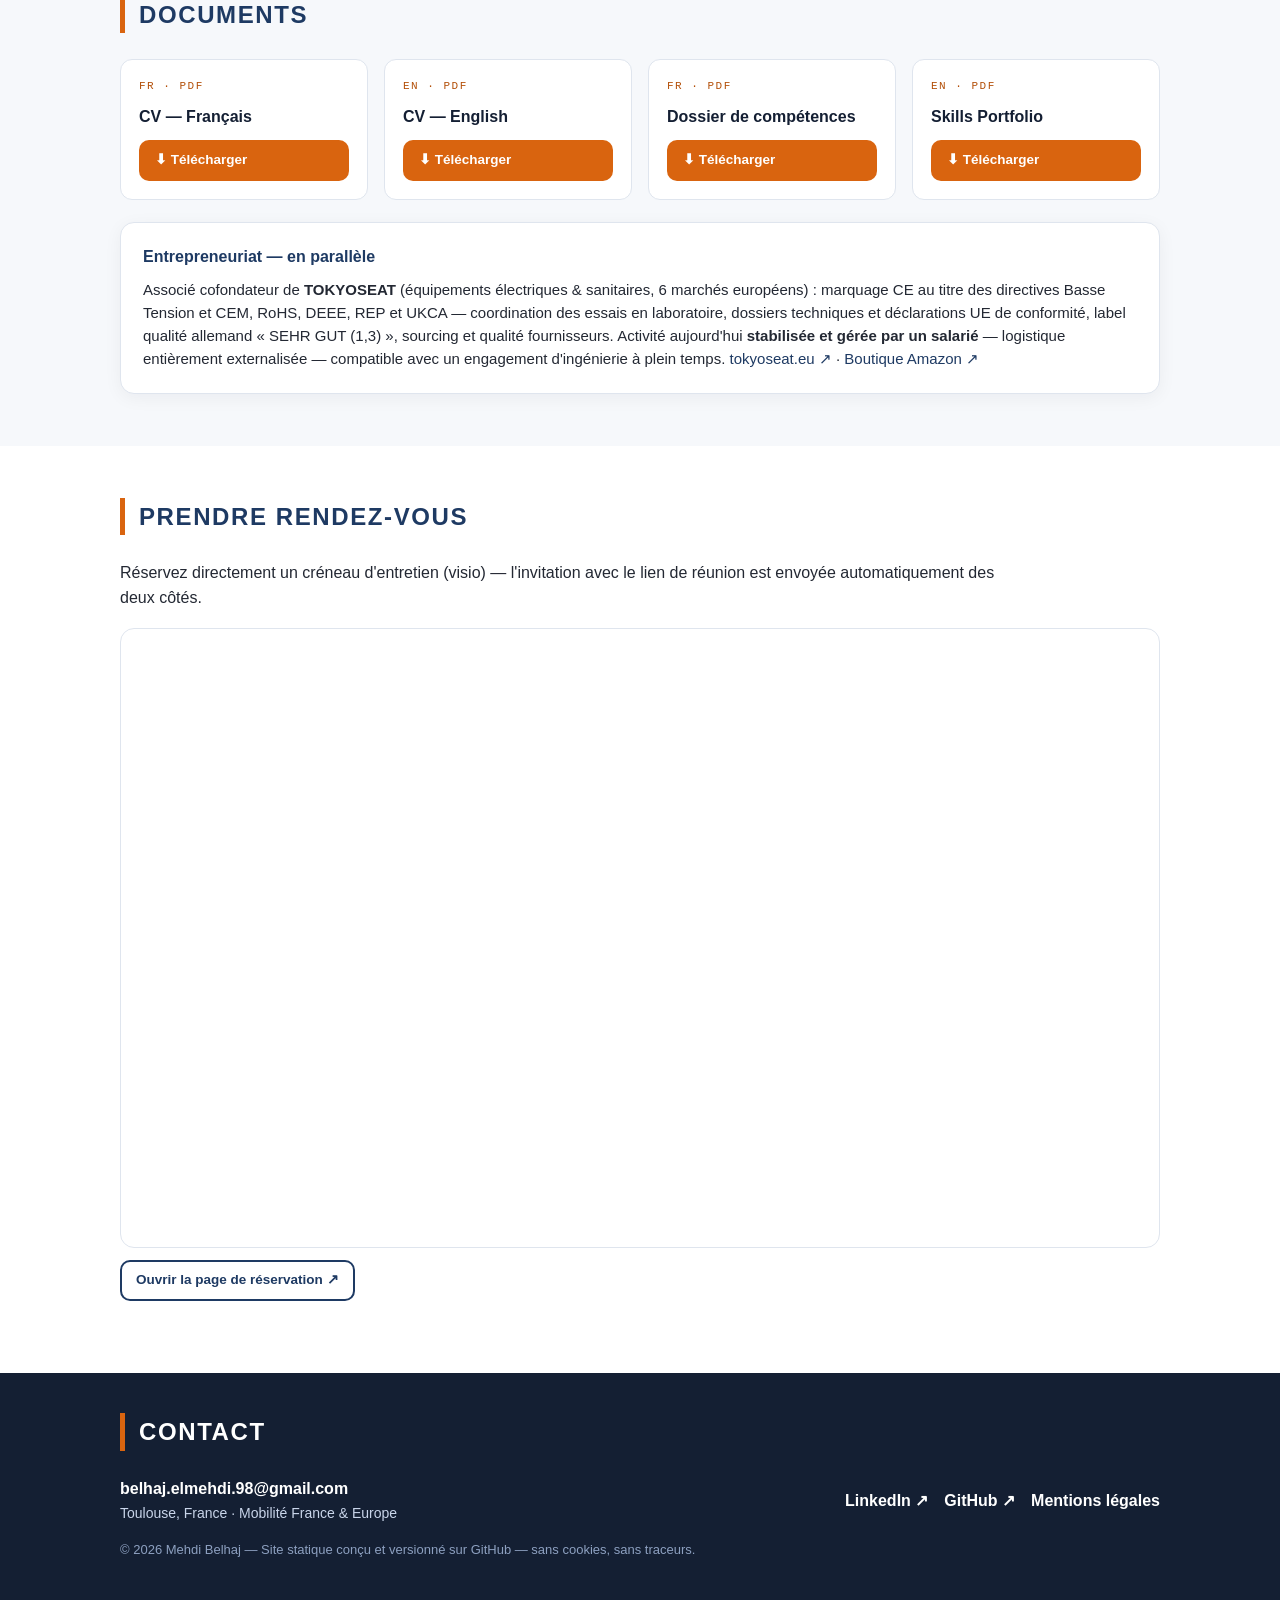
==== commit 00330440: "Profil : SuperGrid Institute en R&D haute tension, pas en aéronautique (pages FR/EN et PDF)" ====
--- a/index.html
+++ b/index.html
@@ -43,7 +43,7 @@
 <div class="photo"><img src="assets/img/photo.jpg" alt="Mehdi Belhaj"/></div>
 </div></div>
 
-<section id="profil"><div class="wrap"><h2>Profil</h2><div class="lead"><p>Ingénieur en électronique de puissance et hardware, <b>3 ans d'expérience dans le secteur aéronautique</b> auprès d'Airbus, Safran Ventilation Systems et SuperGrid Institute. Spécialisé dans la conception complète de cartes embarquées haute tension : alimentations <b>Flyback 540 V, Buck, SEPIC, LDO</b>, onduleur triphasé <b>SiC 1200 V — 10 kW</b>, filtrage CEM <b>DO-160G</b>, chaînes de mesure — jusqu'au niveau de criticité <b>DAL A</b>. <b>Double compétence hardware et automatique</b> : mise en équations, modélisation par schémas-blocs sous Matlab / Simulink / Simscape, synthèse de lois de commande et réglage de correcteurs PI / PID, simulation de boucles de régulation.</p><p><b>Point différenciant :</b> couverture autonome du cycle en V — rédacteur des livrables clés (DJD, cahier des charges de routage, STB, NTHW, plans de test, matrice de conformité) et acteur du process industriel (PLM Windchill, codification, fournisseurs, obsolescence).</p><p>Profil élargi par <b>330 h de formation certifiante C++ & Python</b> (Cisco / OpenEDG, 2025-2026) concrétisées par deux projets publics sur GitHub, et par une expérience entrepreneuriale en conformité produit européenne. Français bilingue, arabe langue maternelle, anglais C1 (réunions techniques hebdomadaires avec Safran USA).</p></div></div></section>
+<section id="profil"><div class="wrap"><h2>Profil</h2><div class="lead"><p>Ingénieur en électronique de puissance et hardware, <b>3 ans d'expérience</b> dans le secteur aéronautique (Airbus, Safran Ventilation Systems) et en R&amp;D haute tension (SuperGrid Institute). Spécialisé dans la conception complète de cartes embarquées haute tension : alimentations <b>Flyback 540 V, Buck, SEPIC, LDO</b>, onduleur triphasé <b>SiC 1200 V — 10 kW</b>, filtrage CEM <b>DO-160G</b>, chaînes de mesure — jusqu'au niveau de criticité <b>DAL A</b>. <b>Double compétence hardware et automatique</b> : mise en équations, modélisation par schémas-blocs sous Matlab / Simulink / Simscape, synthèse de lois de commande et réglage de correcteurs PI / PID, simulation de boucles de régulation.</p><p><b>Point différenciant :</b> couverture autonome du cycle en V — rédacteur des livrables clés (DJD, cahier des charges de routage, STB, NTHW, plans de test, matrice de conformité) et acteur du process industriel (PLM Windchill, codification, fournisseurs, obsolescence).</p><p>Profil élargi par <b>330 h de formation certifiante C++ & Python</b> (Cisco / OpenEDG, 2025-2026) concrétisées par deux projets publics sur GitHub, et par une expérience entrepreneuriale en conformité produit européenne. Français bilingue, arabe langue maternelle, anglais C1 (réunions techniques hebdomadaires avec Safran USA).</p></div></div></section>
 
 <section id="exp" class="alt"><div class="wrap"><h2>Expériences</h2><div class="tl"><div class="job"><div class="lg"><img src="assets/img/safran.png" alt="Safran Ventilation Systems"/></div>
 <div class="jt"><b>Ingénieur Électronique de Puissance & Hardware</b> <span class="c">— Safran Ventilation Systems</span> <span class="date">Nov. 2023 – Mai 2025</span>
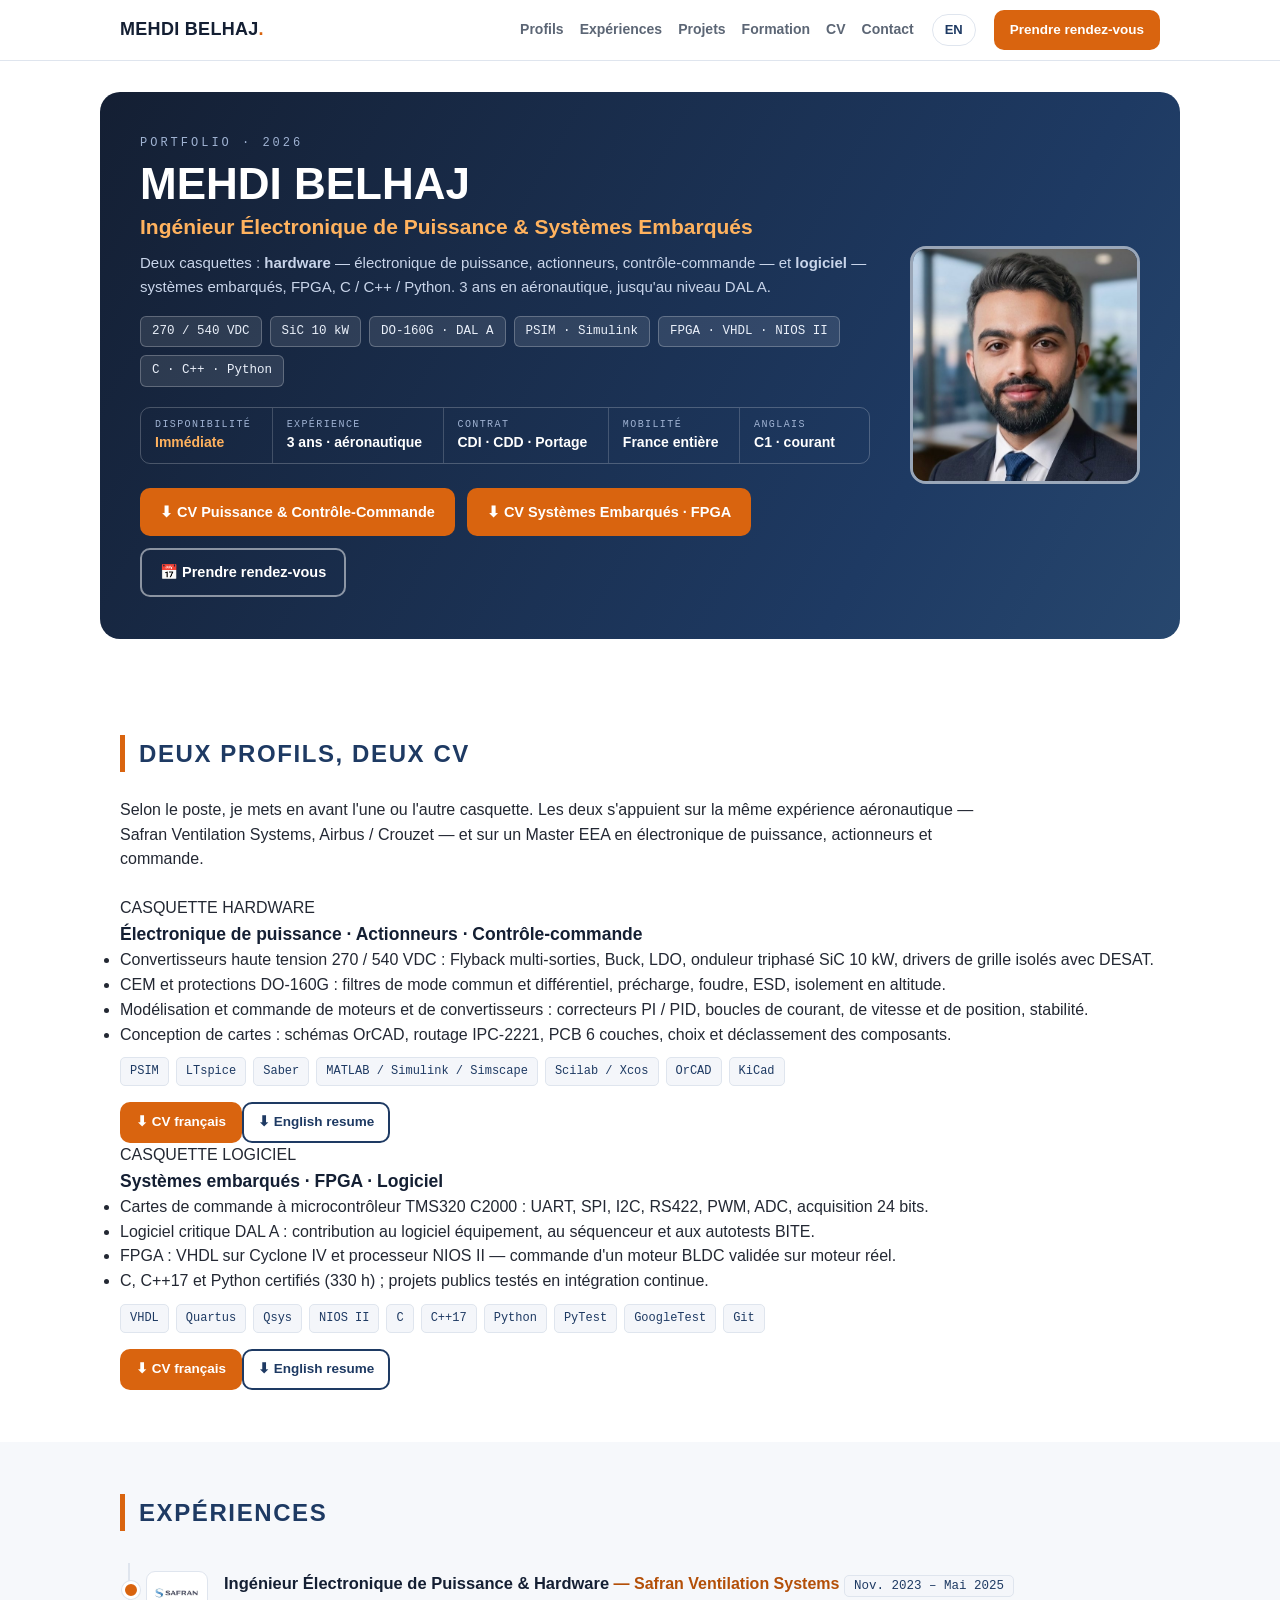
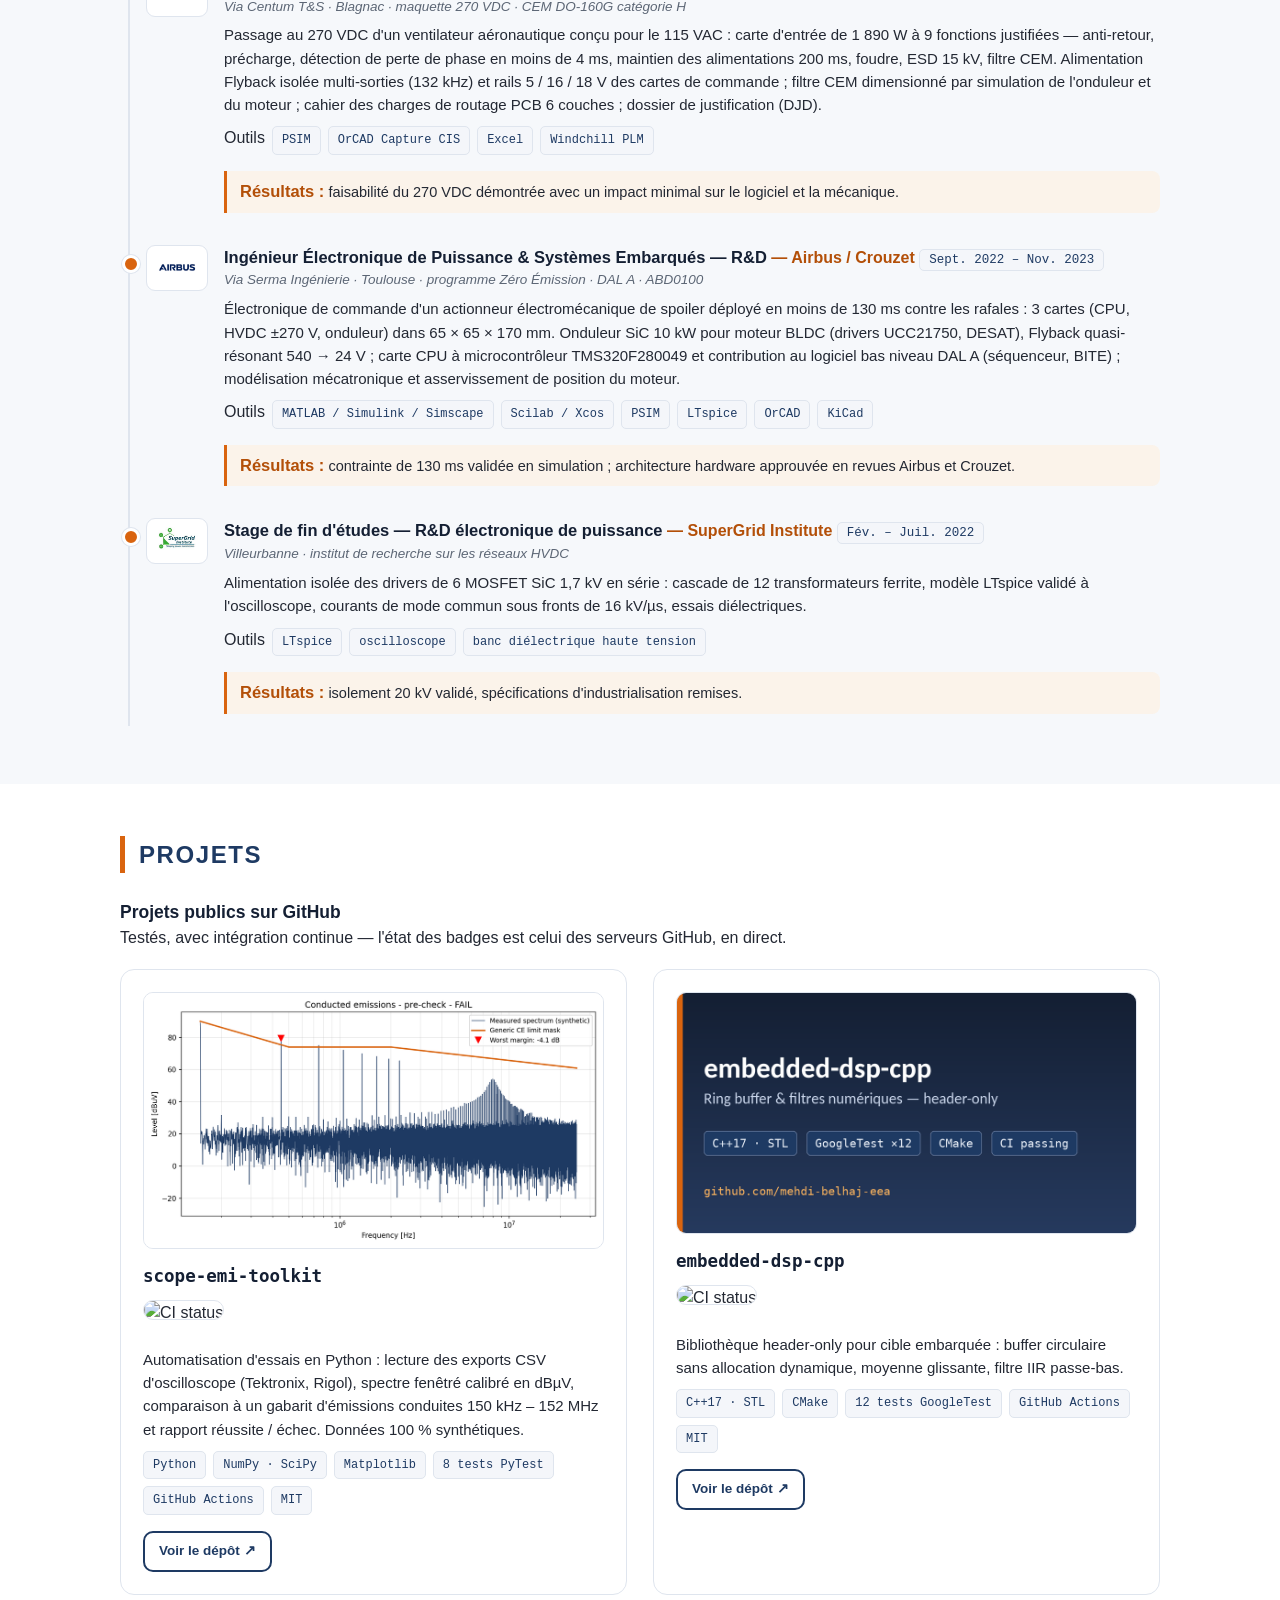
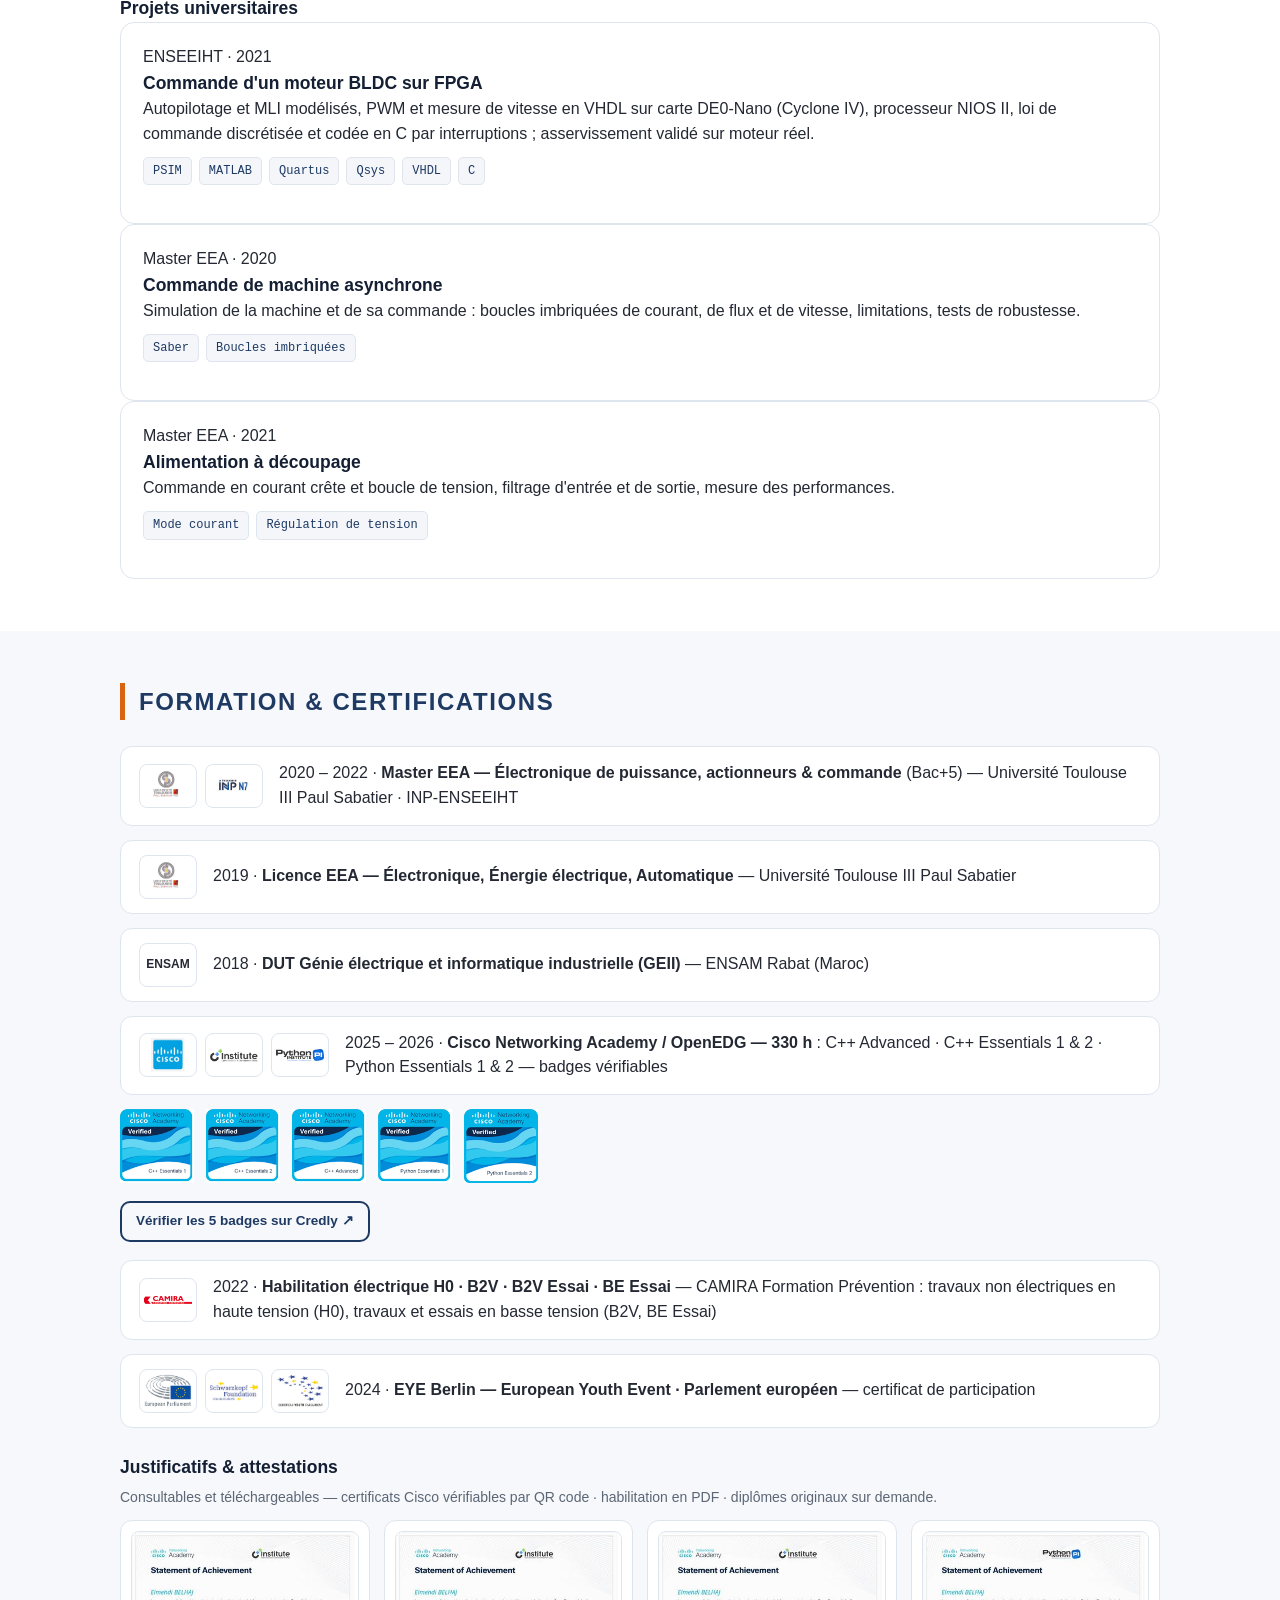
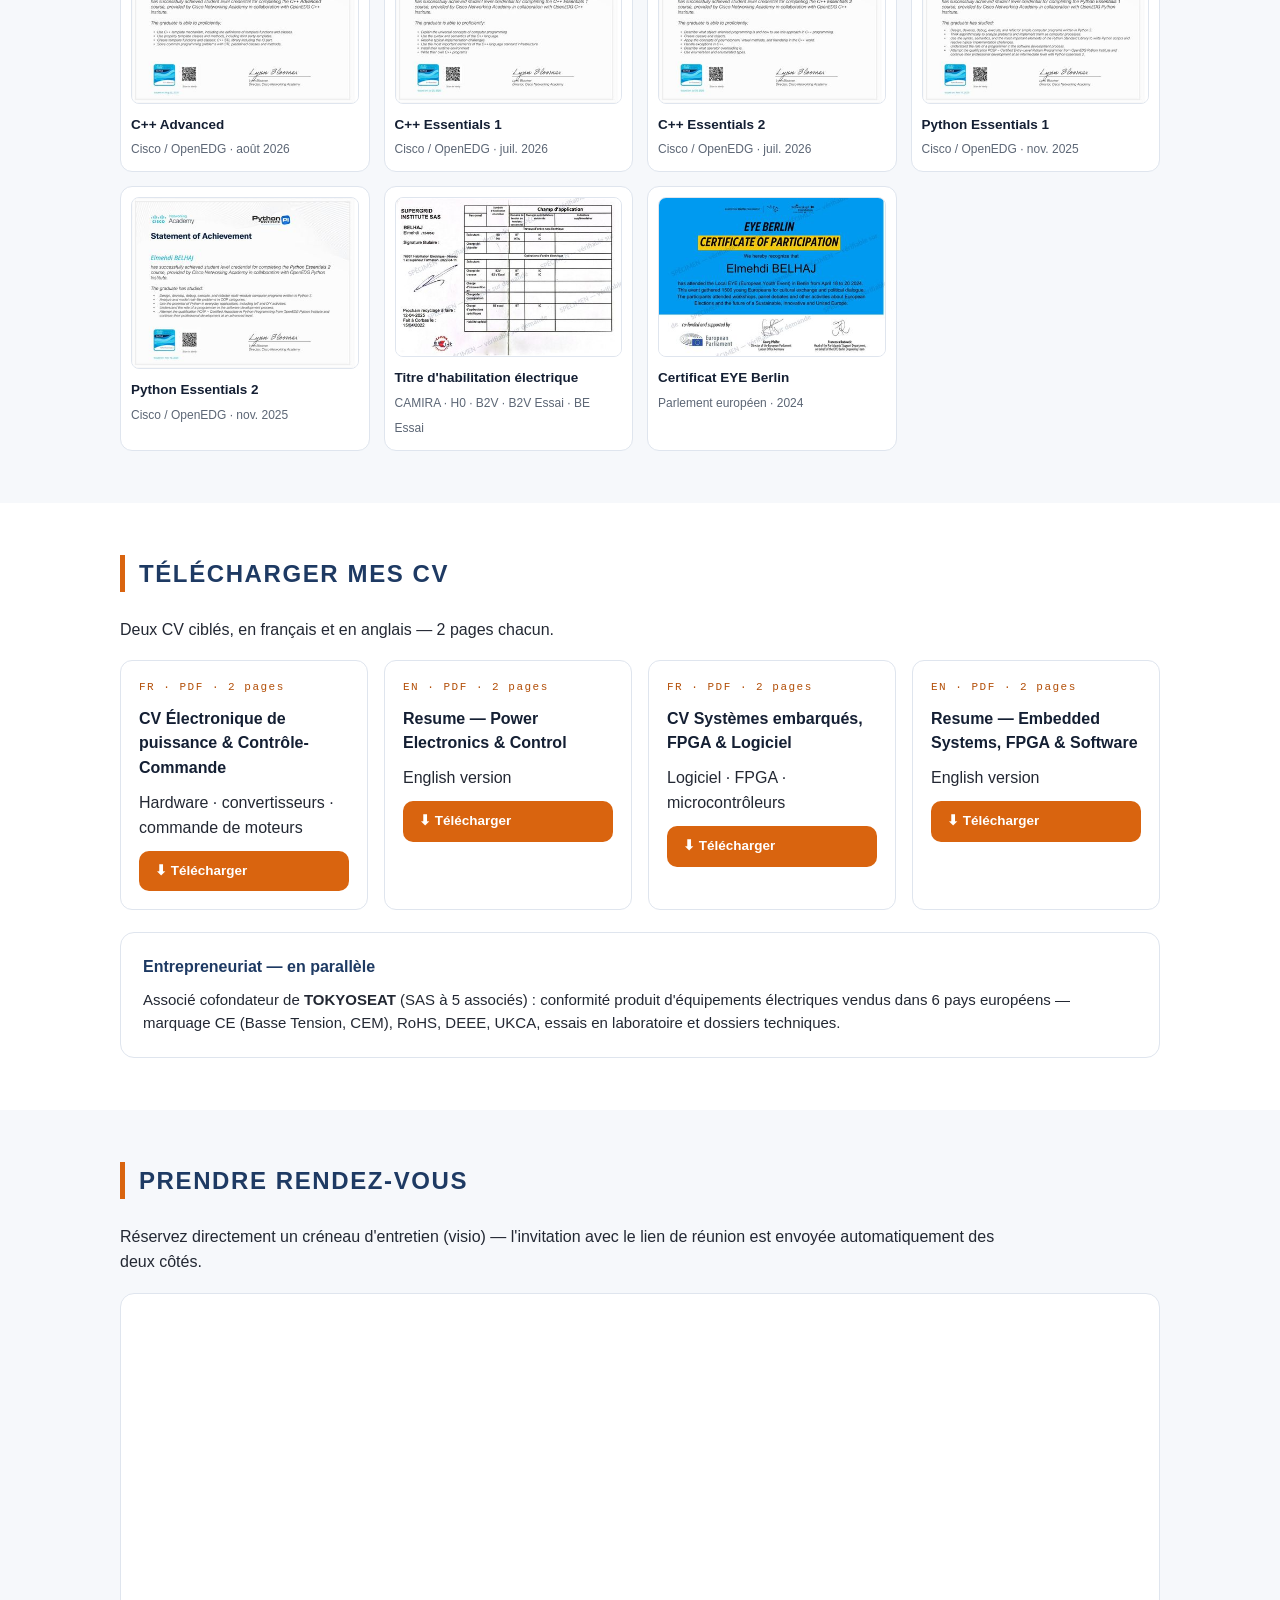
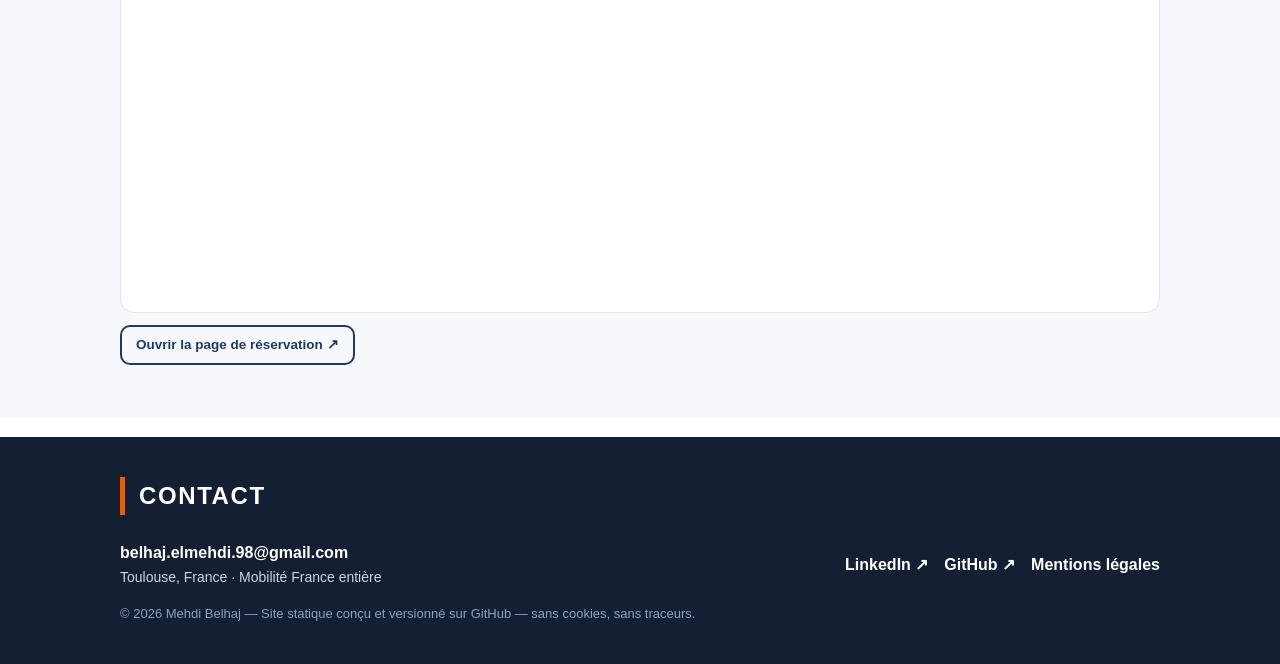
==== commit 4ee38928: "Site : deux profils (hardware / logiciel) et téléchargement des 4 CV — pages" ====
--- a/index.html
+++ b/index.html
@@ -1,27 +1,26 @@
 <!DOCTYPE html>
 <html lang="fr"><head>
 <meta charset="utf-8"/><meta name="viewport" content="width=device-width, initial-scale=1"/>
-<title>Mehdi Belhaj — Ingénieur Électronique de Puissance & Hardware · Toulouse</title>
-<meta name="description" content="3 ans d'expérience aéronautique (Safran, Airbus) : cartes haute tension 270 VDC, onduleur SiC 10 kW, CEM DO-160G, DAL A. CV, dossiers de compétences, projets GitHub et prise de rendez-vous."/>
+<title>Mehdi Belhaj — Ingénieur Électronique de Puissance &amp; Systèmes Embarqués · Toulouse</title>
+<meta name="description" content="3 ans d&#x27;expérience aéronautique (Safran, Airbus). Deux profils : électronique de puissance, actionneurs et contrôle-commande ; systèmes embarqués, FPGA et logiciel. CV à télécharger, projets GitHub et prise de rendez-vous."/>
 <link rel="canonical" href="https://mehdi-belhaj-eea.github.io/"/>
 <link rel="alternate" hreflang="fr" href="https://mehdi-belhaj-eea.github.io/"/>
 <link rel="alternate" hreflang="en" href="https://mehdi-belhaj-eea.github.io/en/"/>
 <link rel="alternate" hreflang="x-default" href="https://mehdi-belhaj-eea.github.io/"/>
-<link rel="alternate" hreflang="x-default" href="https://mehdi-belhaj-eea.github.io/"/>
 <meta name="theme-color" content="#141F33"/>
 <link rel="icon" href="favicon.svg" type="image/svg+xml"/>
 <link rel="icon" type="image/png" sizes="64x64" href="assets/img/favicon-64.png"/>
-<meta property="og:type" content="profile"/><meta property="og:title" content="Mehdi Belhaj — Ingénieur Électronique de Puissance & Hardware · Toulouse"/>
-<meta property="og:description" content="3 ans d'expérience aéronautique (Safran, Airbus) : cartes haute tension 270 VDC, onduleur SiC 10 kW, CEM DO-160G, DAL A. CV, dossiers de compétences, projets GitHub et prise de rendez-vous."/>
+<meta property="og:type" content="profile"/><meta property="og:title" content="Mehdi Belhaj — Ingénieur Électronique de Puissance &amp; Systèmes Embarqués · Toulouse"/>
+<meta property="og:description" content="3 ans d&#x27;expérience aéronautique (Safran, Airbus). Deux profils : électronique de puissance, actionneurs et contrôle-commande ; systèmes embarqués, FPGA et logiciel. CV à télécharger, projets GitHub et prise de rendez-vous."/>
 <meta property="og:image" content="https://mehdi-belhaj-eea.github.io/assets/img/og-card.png"/>
 <meta property="og:url" content="https://mehdi-belhaj-eea.github.io/"/>
 <meta name="twitter:card" content="summary_large_image"/>
 <link rel="stylesheet" href="assets/css/site.css"/>
-<script type="application/ld+json">{"@context":"https://schema.org","@type":"Person","name":"Mehdi Belhaj","jobTitle":"Ingénieur Électronique de Puissance & Hardware","address":{"@type":"PostalAddress","addressLocality":"Toulouse","addressCountry":"FR"},"url":"https://mehdi-belhaj-eea.github.io","sameAs":["https://linkedin.com/in/mehdi-belhaj-eea","https://github.com/mehdi-belhaj-eea","https://www.credly.com/users/elmehdi-belhaj"]}</script>
+<script type="application/ld+json">{"@context":"https://schema.org","@type":"Person","name":"Mehdi Belhaj","jobTitle":"Ingénieur Électronique de Puissance & Systèmes Embarqués","address":{"@type":"PostalAddress","addressLocality":"Toulouse","addressCountry":"FR"},"url":"https://mehdi-belhaj-eea.github.io","sameAs":["https://linkedin.com/in/mehdi-belhaj-eea","https://github.com/mehdi-belhaj-eea","https://www.credly.com/users/elmehdi-belhaj"]}</script>
 </head><body>
 <header class="top"><div class="wrap">
 <a class="brand" href="/">MEHDI BELHAJ<i>.</i></a>
-<nav><a href="#profil">Profil</a><a href="#exp">Expériences</a><a href="#projets">Projets</a><a href="#comp">Compétences</a><a href="#certif">Certifications</a><a href="#docs">Documents</a><a href="#contact">Contact</a></nav>
+<nav><a href="#profils">Profils</a><a href="#exp">Expériences</a><a href="#projets">Projets</a><a href="#certif">Formation</a><a href="#cv">CV</a><a href="#contact">Contact</a></nav>
 <a class="lang" href="/en/">EN</a>
 <a class="btn acc sm rdvbtn" href="#rdv">Prendre rendez-vous</a>
 <button class="burger" aria-label="menu">☰</button>
@@ -31,67 +30,44 @@
 <div class="hid">
 <div class="eyebrow">PORTFOLIO · 2026</div>
 <h1>MEHDI BELHAJ</h1>
-<div class="role">Ingénieur Électronique de Puissance & Hardware</div>
-<div class="tag">Électronique analogique & numérique · Systèmes embarqués · Conversion d'énergie · Modélisation & commande — Aéronautique · Spatial · Énergie</div>
-<div class="chips"><span class="chip">270 VDC</span><span class="chip">SiC 1200 / 1700 V</span><span class="chip">10 kW</span><span class="chip">DO-160G · DAL A</span><span class="chip">EMC / EMI</span><span class="chip">OrCAD · KiCad</span><span class="chip">Matlab · Simulink · PSIM · LTspice</span><span class="chip">Correcteurs PI / PID</span><span class="chip">C · C++ · Python</span></div>
-<div class="ibar"><div class="ib"><div class="il">DISPONIBILITÉ</div><div class="iv hot">Immédiate</div></div><div class="ib"><div class="il">EXPÉRIENCE</div><div class="iv">3 ans · aéronautique</div></div><div class="ib"><div class="il">MOBILITÉ</div><div class="iv">Toulouse · France · Europe</div></div><div class="ib"><div class="il">ANGLAIS</div><div class="iv">C1 · courant</div></div></div>
-<div class="cta">
-<a class="btn acc" href="#rdv">📅 Prendre rendez-vous</a>
-<a class="btn ghost" href="docs/CV_Mehdi_Belhaj_FR_2026.pdf" download>⬇ Télécharger le CV</a>
-<a class="btn ghost" href="https://github.com/mehdi-belhaj-eea" target="_blank" rel="noopener">GitHub ↗</a>
-</div></div>
+<div class="role">Ingénieur Électronique de Puissance &amp; Systèmes Embarqués</div>
+<div class="tag">Deux casquettes : <b>hardware</b> — électronique de puissance, actionneurs, contrôle-commande — et <b>logiciel</b> — systèmes embarqués, FPGA, C / C++ / Python. 3 ans en aéronautique, jusqu'au niveau DAL&nbsp;A.</div>
+<div class="chips"><span class="chip">270 / 540 VDC</span><span class="chip">SiC 10&nbsp;kW</span><span class="chip">DO-160G · DAL&nbsp;A</span><span class="chip">PSIM · Simulink</span><span class="chip">FPGA · VHDL · NIOS II</span><span class="chip">C · C++ · Python</span></div>
+<div class="ibar"><div class="ib"><div class="il">DISPONIBILITÉ</div><div class="iv hot">Immédiate</div></div><div class="ib"><div class="il">EXPÉRIENCE</div><div class="iv">3 ans · aéronautique</div></div><div class="ib"><div class="il">CONTRAT</div><div class="iv">CDI · CDD · Portage</div></div><div class="ib"><div class="il">MOBILITÉ</div><div class="iv">France entière</div></div><div class="ib"><div class="il">ANGLAIS</div><div class="iv">C1 · courant</div></div></div>
+<div class="cta"><a class="btn acc" href="docs/CV_Mehdi_Belhaj_Puissance_Controle_Commande.pdf" download>⬇ CV Puissance &amp; Contrôle-Commande</a><a class="btn acc" href="docs/CV_Mehdi_Belhaj_Systemes_Embarques_FPGA_Logiciel.pdf" download>⬇ CV Systèmes Embarqués · FPGA</a><a class="btn ghost" href="#rdv">📅 Prendre rendez-vous</a></div></div>
 <div class="photo"><img src="assets/img/photo.jpg" alt="Mehdi Belhaj"/></div>
 </div></div>
 
-<section id="profil"><div class="wrap"><h2>Profil</h2><div class="lead"><p>Ingénieur en électronique de puissance et hardware, <b>3 ans d'expérience</b> dans le secteur aéronautique (Airbus, Safran Ventilation Systems) et en R&amp;D haute tension (SuperGrid Institute). Spécialisé dans la conception complète de cartes embarquées haute tension : alimentations <b>Flyback 540 V, Buck, SEPIC, LDO</b>, onduleur triphasé <b>SiC 1200 V — 10 kW</b>, filtrage CEM <b>DO-160G</b>, chaînes de mesure — jusqu'au niveau de criticité <b>DAL A</b>. <b>Double compétence hardware et automatique</b> : mise en équations, modélisation par schémas-blocs sous Matlab / Simulink / Simscape, synthèse de lois de commande et réglage de correcteurs PI / PID, simulation de boucles de régulation.</p><p><b>Point différenciant :</b> couverture autonome du cycle en V — rédacteur des livrables clés (DJD, cahier des charges de routage, STB, NTHW, plans de test, matrice de conformité) et acteur du process industriel (PLM Windchill, codification, fournisseurs, obsolescence).</p><p>Profil élargi par <b>330 h de formation certifiante C++ & Python</b> (Cisco / OpenEDG, 2025-2026) concrétisées par deux projets publics sur GitHub, et par une expérience entrepreneuriale en conformité produit européenne. Français bilingue, arabe langue maternelle, anglais C1 (réunions techniques hebdomadaires avec Safran USA).</p></div></div></section>
+<section id="profils"><div class="wrap"><h2>Deux profils, deux CV</h2>
+<p class="lead" style="margin-bottom:24px">Selon le poste, je mets en avant l'une ou l'autre casquette. Les deux s'appuient sur la même expérience aéronautique — Safran Ventilation Systems, Airbus / Crouzet — et sur un Master EEA en électronique de puissance, actionneurs et commande.</p>
+<div class="hats"><div class="hat hw"><span class="lbl">CASQUETTE HARDWARE</span><h3>Électronique de puissance · Actionneurs · Contrôle-commande</h3><ul><li>Convertisseurs haute tension 270 / 540 VDC : Flyback multi-sorties, Buck, LDO, onduleur triphasé SiC 10&nbsp;kW, drivers de grille isolés avec DESAT.</li><li>CEM et protections DO-160G : filtres de mode commun et différentiel, précharge, foudre, ESD, isolement en altitude.</li><li>Modélisation et commande de moteurs et de convertisseurs : correcteurs PI / PID, boucles de courant, de vitesse et de position, stabilité.</li><li>Conception de cartes : schémas OrCAD, routage IPC-2221, PCB 6 couches, choix et déclassement des composants.</li></ul><div class="ptags tight"><span class="ptag">PSIM</span><span class="ptag">LTspice</span><span class="ptag">Saber</span><span class="ptag">MATLAB / Simulink / Simscape</span><span class="ptag">Scilab / Xcos</span><span class="ptag">OrCAD</span><span class="ptag">KiCad</span></div><div class="dl"><a class="btn acc sm" href="docs/CV_Mehdi_Belhaj_Puissance_Controle_Commande.pdf" download>⬇ CV français</a><a class="btn line sm" href="docs/CV_Mehdi_Belhaj_Power_Electronics_Control_EN.pdf" download>⬇ English resume</a></div></div><div class="hat sw"><span class="lbl">CASQUETTE LOGICIEL</span><h3>Systèmes embarqués · FPGA · Logiciel</h3><ul><li>Cartes de commande à microcontrôleur TMS320 C2000 : UART, SPI, I2C, RS422, PWM, ADC, acquisition 24 bits.</li><li>Logiciel critique DAL&nbsp;A : contribution au logiciel équipement, au séquenceur et aux autotests BITE.</li><li>FPGA : VHDL sur Cyclone IV et processeur NIOS II — commande d'un moteur BLDC validée sur moteur réel.</li><li>C, C++17 et Python certifiés (330 h) ; projets publics testés en intégration continue.</li></ul><div class="ptags tight"><span class="ptag">VHDL</span><span class="ptag">Quartus</span><span class="ptag">Qsys</span><span class="ptag">NIOS II</span><span class="ptag">C</span><span class="ptag">C++17</span><span class="ptag">Python</span><span class="ptag">PyTest</span><span class="ptag">GoogleTest</span><span class="ptag">Git</span></div><div class="dl"><a class="btn acc sm" href="docs/CV_Mehdi_Belhaj_Systemes_Embarques_FPGA_Logiciel.pdf" download>⬇ CV français</a><a class="btn line sm" href="docs/CV_Mehdi_Belhaj_Embedded_Systems_FPGA_Software_EN.pdf" download>⬇ English resume</a></div></div></div></div></section>
 
-<section id="exp" class="alt"><div class="wrap"><h2>Expériences</h2><div class="tl"><div class="job"><div class="lg"><img src="assets/img/safran.png" alt="Safran Ventilation Systems"/></div>
-<div class="jt"><b>Ingénieur Électronique de Puissance & Hardware</b> <span class="c">— Safran Ventilation Systems</span> <span class="date">Nov. 2023 – Mai 2025</span>
-<div class="meta">Via Centum T&S · Toulouse · 270 VDC · Avion plus électrique (MEA)</div><p style="margin-top:6px;font-size:15px">Solution d'alimentation et de conversion 270 VDC (DO-160G cat. H) : carte d'entrée à 9 fonctions de protection (1 890 W), cahier des charges de routage PCB 6 couches, modélisation du système complet onduleur-moteur-régulation sous PSIM (tests de régulation, réponses aux variations de charge, FFT), campagnes CEM, documentation complète du cycle en V en autonomie.</p>
-<div class="res"><b>Résultats :</b> Maquette validée en essais EMI · dossier de conception complet livré · faisabilité 270 VDC démontrée.</div></div></div><div class="job"><div class="lg"><img src="assets/img/airbus.png" alt="Airbus / CROUZET"/></div>
-<div class="jt"><b>Ingénieur Électronique de Puissance & Hardware — R&D</b> <span class="c">— Airbus / CROUZET</span> <span class="date">Sept. 2022 – Nov. 2023</span>
-<div class="meta">Via Serma Ingénierie · Programme zéro émission · Criticité DAL A · ABD0100</div><p style="margin-top:6px;font-size:15px">PoC d'un actionneur électromécanique déployant un spoiler en ≤ 130 ms : 3 cartes (CPU, HVDC ±270 V, onduleur 6×SiC 1200 V — 10 kW) en 65×65×170 mm, drivers UCC21750, Flyback QR 540→24 V sans optocoupleur, logiciel embarqué DAL A ; modélisation électromécanique et lois de commande sous Simulink / Simscape, système complet onduleur-moteur-régulation simulé sous PSIM (variations de charge, FFT), contrainte de 130 ms validée.</p>
-<div class="res"><b>Résultats :</b> Contrainte 130 ms validée · architecture approuvée en revues Airbus & CROUZET.</div></div></div><div class="job"><div class="lg"><img src="assets/img/supergrid.png" alt="SuperGrid Institute"/></div>
-<div class="jt"><b>Stage — Ingénieur R&D Électronique de Puissance</b> <span class="c">— SuperGrid Institute</span> <span class="date">Fév. – Juil. 2022</span>
-<div class="meta">Villeurbanne (Lyon) · Réseaux HVDC</div><p style="margin-top:6px;font-size:15px">Alimentation isolée haute tension à 12 transformateurs ferrites en cascade pour 6 MOSFETs SiC 1,7 kV en série ; essais diélectriques jusqu'à 20 kV, analyse CEM sous dV/dt ≤ 16 kV/µs.</p>
-<div class="res"><b>Résultats :</b> Isolation 20 kV validée · spécifications d'industrialisation livrées.</div></div></div></div>
-<a class="btn line sm" href="docs/Dossier_Competences_Mehdi_Belhaj_FR_2026.pdf" download>⬇ Dossier de compétences détaillé (5 pages)</a></div></section>
+<section id="exp" class="alt"><div class="wrap"><h2>Expériences</h2><div class="tl"><div class="job"><div class="lg"><img src="assets/img/safran.png" alt="Safran Ventilation Systems"/></div><div class="jt"><b>Ingénieur Électronique de Puissance &amp; Hardware</b> <span class="c">— Safran Ventilation Systems</span> <span class="date">Nov. 2023 – Mai 2025</span><div class="meta">Via Centum T&amp;S · Blagnac · maquette 270 VDC · CEM DO-160G&nbsp;catégorie&nbsp;H</div><p style="margin-top:6px;font-size:15px">Passage au 270 VDC d'un ventilateur aéronautique conçu pour le 115 VAC : carte d'entrée de 1&nbsp;890&nbsp;W à 9 fonctions justifiées — anti-retour, précharge, détection de perte de phase en moins de 4&nbsp;ms, maintien des alimentations 200&nbsp;ms, foudre, ESD 15 kV, filtre CEM. Alimentation Flyback isolée multi-sorties (132 kHz) et rails 5 / 16 / 18 V des cartes de commande ; filtre CEM dimensionné par simulation de l'onduleur et du moteur ; cahier des charges de routage PCB 6 couches ; dossier de justification (DJD).</p><div class="ptags"><span class="tlab">Outils</span><span class="ptag">PSIM</span><span class="ptag">OrCAD Capture CIS</span><span class="ptag">Excel</span><span class="ptag">Windchill PLM</span></div><div class="res"><b>Résultats :</b> faisabilité du 270 VDC démontrée avec un impact minimal sur le logiciel et la mécanique.</div></div></div><div class="job"><div class="lg"><img src="assets/img/airbus.png" alt="Airbus / Crouzet"/></div><div class="jt"><b>Ingénieur Électronique de Puissance &amp; Systèmes Embarqués — R&amp;D</b> <span class="c">— Airbus / Crouzet</span> <span class="date">Sept. 2022 – Nov. 2023</span><div class="meta">Via Serma Ingénierie · Toulouse · programme Zéro Émission · DAL&nbsp;A · ABD0100</div><p style="margin-top:6px;font-size:15px">Électronique de commande d'un actionneur électromécanique de spoiler déployé en moins de 130&nbsp;ms contre les rafales : 3 cartes (CPU, HVDC ±270 V, onduleur) dans 65 × 65 × 170 mm. Onduleur SiC 10&nbsp;kW pour moteur BLDC (drivers UCC21750, DESAT), Flyback quasi-résonant 540 → 24 V ; carte CPU à microcontrôleur TMS320F280049 et contribution au logiciel bas niveau DAL&nbsp;A (séquenceur, BITE) ; modélisation mécatronique et asservissement de position du moteur.</p><div class="ptags"><span class="tlab">Outils</span><span class="ptag">MATLAB / Simulink / Simscape</span><span class="ptag">Scilab / Xcos</span><span class="ptag">PSIM</span><span class="ptag">LTspice</span><span class="ptag">OrCAD</span><span class="ptag">KiCad</span></div><div class="res"><b>Résultats :</b> contrainte de 130&nbsp;ms validée en simulation ; architecture hardware approuvée en revues Airbus et Crouzet.</div></div></div><div class="job"><div class="lg"><img src="assets/img/supergrid.png" alt="SuperGrid Institute"/></div><div class="jt"><b>Stage de fin d'études — R&amp;D électronique de puissance</b> <span class="c">— SuperGrid Institute</span> <span class="date">Fév. – Juil. 2022</span><div class="meta">Villeurbanne · institut de recherche sur les réseaux HVDC</div><p style="margin-top:6px;font-size:15px">Alimentation isolée des drivers de 6 MOSFET SiC 1,7&nbsp;kV en série : cascade de 12 transformateurs ferrite, modèle LTspice validé à l'oscilloscope, courants de mode commun sous fronts de 16 kV/µs, essais diélectriques.</p><div class="ptags"><span class="tlab">Outils</span><span class="ptag">LTspice</span><span class="ptag">oscilloscope</span><span class="ptag">banc diélectrique haute tension</span></div><div class="res"><b>Résultats :</b> isolement 20&nbsp;kV validé, spécifications d'industrialisation remises.</div></div></div></div></div></section>
 
-<section id="projets"><div class="wrap"><h2>Projets GitHub</h2>
-<p class="lead" style="margin-bottom:22px">Deux projets publics, testés, avec intégration continue — l'état des badges est celui des serveurs GitHub, en direct.</p>
-<div class="grid2"><div class="card proj"><img src="assets/img/report.png" alt="scope-emi-toolkit"/>
-<h3 class="mono">scope-emi-toolkit</h3><div class="badges-ci"><img src="https://github.com/mehdi-belhaj-eea/scope-emi-toolkit/actions/workflows/ci.yml/badge.svg" alt="CI status"/></div>
-<p style="font-size:15px">Parseur de CSV d'oscilloscope (Tektronix / Rigol), spectre calibré en dBµV et verdict pass/fail contre un gabarit d'émissions conduites générique type DO-160. Données 100 % synthétiques.</p><div class="ptags"><span class="ptag">Python</span><span class="ptag">NumPy · SciPy</span><span class="ptag">8 tests PyTest</span><span class="ptag">CI GitHub Actions</span><span class="ptag">MIT</span></div>
-<a class="btn line sm" href="https://github.com/mehdi-belhaj-eea/scope-emi-toolkit" target="_blank" rel="noopener">Voir le dépôt ↗</a></div><div class="card proj"><img src="assets/img/card-dsp.png" alt="embedded-dsp-cpp"/>
-<h3 class="mono">embedded-dsp-cpp</h3><div class="badges-ci"><img src="https://github.com/mehdi-belhaj-eea/embedded-dsp-cpp/actions/workflows/ci.yml/badge.svg" alt="CI status"/></div>
-<p style="font-size:15px">Bibliothèque header-only pour l'embarqué : ring buffer sans allocation dynamique et filtres numériques (moyenne glissante, IIR), STL, CMake.</p><div class="ptags"><span class="ptag">C++17 · STL</span><span class="ptag">12 tests GoogleTest</span><span class="ptag">CMake</span><span class="ptag">CI GitHub Actions</span><span class="ptag">MIT</span></div>
-<a class="btn line sm" href="https://github.com/mehdi-belhaj-eea/embedded-dsp-cpp" target="_blank" rel="noopener">Voir le dépôt ↗</a></div></div></div></section>
+<section id="projets"><div class="wrap"><h2>Projets</h2>
+<h3 class="sub" style="margin-top:0">Projets publics sur GitHub</h3>
+<p class="lead" style="margin-bottom:18px">Testés, avec intégration continue — l'état des badges est celui des serveurs GitHub, en direct.</p>
+<div class="grid2"><div class="card proj"><img src="assets/img/report.png" alt="scope-emi-toolkit" loading="lazy"/><h3 class="mono">scope-emi-toolkit</h3><div class="badges-ci"><img src="https://github.com/mehdi-belhaj-eea/scope-emi-toolkit/actions/workflows/ci.yml/badge.svg" alt="CI status"/></div><p style="font-size:15px">Automatisation d'essais en Python : lecture des exports CSV d'oscilloscope (Tektronix, Rigol), spectre fenêtré calibré en dBµV, comparaison à un gabarit d'émissions conduites 150 kHz – 152 MHz et rapport réussite / échec. Données 100 % synthétiques.</p><div class="ptags"><span class="ptag">Python</span><span class="ptag">NumPy · SciPy</span><span class="ptag">Matplotlib</span><span class="ptag">8 tests PyTest</span><span class="ptag">GitHub Actions</span><span class="ptag">MIT</span></div><a class="btn line sm" href="https://github.com/mehdi-belhaj-eea/scope-emi-toolkit" target="_blank" rel="noopener">Voir le dépôt ↗</a></div><div class="card proj"><img src="assets/img/card-dsp.png" alt="embedded-dsp-cpp" loading="lazy"/><h3 class="mono">embedded-dsp-cpp</h3><div class="badges-ci"><img src="https://github.com/mehdi-belhaj-eea/embedded-dsp-cpp/actions/workflows/ci.yml/badge.svg" alt="CI status"/></div><p style="font-size:15px">Bibliothèque header-only pour cible embarquée : buffer circulaire sans allocation dynamique, moyenne glissante, filtre IIR passe-bas.</p><div class="ptags"><span class="ptag">C++17 · STL</span><span class="ptag">CMake</span><span class="ptag">12 tests GoogleTest</span><span class="ptag">GitHub Actions</span><span class="ptag">MIT</span></div><a class="btn line sm" href="https://github.com/mehdi-belhaj-eea/embedded-dsp-cpp" target="_blank" rel="noopener">Voir le dépôt ↗</a></div></div>
+<h3 class="sub">Projets universitaires</h3>
+<div class="grid3"><div class="card up"><span class="when">ENSEEIHT · 2021</span><h3>Commande d'un moteur BLDC sur FPGA</h3><p>Autopilotage et MLI modélisés, PWM et mesure de vitesse en VHDL sur carte DE0-Nano (Cyclone IV), processeur NIOS II, loi de commande discrétisée et codée en C par interruptions ; asservissement validé sur moteur réel.</p><div class="ptags tight"><span class="ptag">PSIM</span><span class="ptag">MATLAB</span><span class="ptag">Quartus</span><span class="ptag">Qsys</span><span class="ptag">VHDL</span><span class="ptag">C</span></div></div><div class="card up"><span class="when">Master EEA · 2020</span><h3>Commande de machine asynchrone</h3><p>Simulation de la machine et de sa commande : boucles imbriquées de courant, de flux et de vitesse, limitations, tests de robustesse.</p><div class="ptags tight"><span class="ptag">Saber</span><span class="ptag">Boucles imbriquées</span></div></div><div class="card up"><span class="when">Master EEA · 2021</span><h3>Alimentation à découpage</h3><p>Commande en courant crête et boucle de tension, filtrage d'entrée et de sortie, mesure des performances.</p><div class="ptags tight"><span class="ptag">Mode courant</span><span class="ptag">Régulation de tension</span></div></div></div></div></section>
 
-<section id="comp" class="alt"><div class="wrap"><h2>Compétences</h2><div class="grid2"><div><div class="sk"><b>Électronique de puissance</b><p>Onduleur triphasé SiC 1200/1700 V — 10 kW · Flyback 540 V · Buck · SEPIC · LDO · Drivers UCC21750 (DESAT) · Snubbers RCD · Précharge · Magnétiques.</p></div><div class="sk"><b>Analogique & mesure</b><p>Capteurs I/V (ACS37002, INA190) · ADC MAX1363, ADS1247 24 bits · Température TMP1075 · Conditionnement & filtrage · Isolation galvanique.</p></div><div class="sk"><b>Numérique & embarqué</b><p>DSP TI TMS320F280049 · PIC16F · C embarqué · C++ (POO, STL) · Python · UART · SPI · I2C · RS422 · Logiciel DAL A · Git · Linux.</p></div><div class="sk"><b>CEM · protections · essais</b><p>DO-160G section 21 (cat. B & H) · Émissions conduites & rayonnées (RSIL) · Foudre · ESD 15 kV · Essais diélectriques 20 kV · CEI 60068.</p></div></div><div><div class="sk"><b>CAO & conception PCB</b><p>OrCAD Capture CIS · KiCad · IPC-2221 · Isolement corrigé en altitude (IEC 60664-1) · 6 couches · DFX & testabilité.</p></div><div class="sk"><b>Modélisation & commande</b><p>Matlab / Simulink / Simscape · Control System Toolbox · Simulink Control Design · Mise en équations électriques et électromécaniques · Schémas-blocs · Lois de commande · Réglage de correcteurs PI / PID · Simulation de boucles de régulation · Stabilité (Bode, Nyquist, marges) · PSIM · LTspice · Scilab.</p></div><div class="sk"><b>Process & industrialisation</b><p>Cycle en V complet · DJD · STB · NTHW · Matrice de conformité · PLM Windchill · BOM · Obsolescence · DO-254 (notions) · CE (Basse Tension, CEM) · RoHS · DEEE · UKCA.</p></div></div></div></div></section>
-
-<section id="certif"><div class="wrap"><h2>Certifications & formation</h2>
-<div class="crow"><div class="lgs"><div class="lgbox"><img src="assets/img/ups.png" alt="UT3"/></div><div class="lgbox"><img src="assets/img/n7.png" alt="INP N7"/></div></div><div>2020 – 2022 · <b>Master EEA — Électronique, Énergie Électrique, Automatique</b> (Bac+5, grade de master) — parcours Énergie Électrique — Université Toulouse III Paul Sabatier · INP-ENSEEIHT</div></div>
-<div class="crow"><div class="lgs"><div class="lgbox"><img src="assets/img/ups.png" alt="UT3"/></div></div><div>2019 · <b>Licence EEA — Électronique, Énergie Électrique, Automatique</b> — Université Toulouse III Paul Sabatier</div></div>
-<div class="crow"><div class="lgs"><div class="lgbox" style="font-weight:700;font-size:12px">ENSAM</div></div><div>2018 · <b>DUT Génie Électrique et Informatique Industrielle (GEII)</b> — ENSAM Rabat, École Nationale Supérieure d'Arts et Métiers (Maroc)</div></div>
-<div class="crow"><div class="lgs"><div class="lgbox"><img src="assets/img/cisco.png" alt="Cisco"/></div><div class="lgbox"><img src="assets/img/cpp.png" alt="C++ Institute"/></div><div class="lgbox"><img src="assets/img/py.png" alt="Python Institute"/></div></div><div>2025 – 2026 · <b>Cisco Networking Academy / OpenEDG — 330 h</b> : C++ Advanced · C++ Essentials 1 & 2 · Python Essentials 1 & 2 — badges vérifiables (référentiels CPP / CPA / CPE · PCAP / PCEP)</div></div>
+<section id="certif" class="alt"><div class="wrap"><h2>Formation &amp; certifications</h2>
+<div class="crow"><div class="lgs"><div class="lgbox"><img src="assets/img/ups.png" alt="UT3"/></div><div class="lgbox"><img src="assets/img/n7.png" alt="INP N7"/></div></div><div>2020 – 2022 · <b>Master EEA — Électronique de puissance, actionneurs &amp; commande</b> (Bac+5) — Université Toulouse III Paul Sabatier · INP-ENSEEIHT</div></div><div class="crow"><div class="lgs"><div class="lgbox"><img src="assets/img/ups.png" alt="UT3"/></div></div><div>2019 · <b>Licence EEA — Électronique, Énergie électrique, Automatique</b> — Université Toulouse III Paul Sabatier</div></div><div class="crow"><div class="lgs"><div class="lgbox" style="font-weight:700;font-size:12px">ENSAM</div></div><div>2018 · <b>DUT Génie électrique et informatique industrielle (GEII)</b> — ENSAM Rabat (Maroc)</div></div><div class="crow"><div class="lgs"><div class="lgbox"><img src="assets/img/cisco.png" alt="Cisco"/></div><div class="lgbox"><img src="assets/img/cpp.png" alt="C++ Institute"/></div><div class="lgbox"><img src="assets/img/py.png" alt="Python Institute"/></div></div><div>2025 – 2026 · <b>Cisco Networking Academy / OpenEDG — 330 h</b> : C++ Advanced · C++ Essentials 1 &amp; 2 · Python Essentials 1 &amp; 2 — badges vérifiables</div></div>
 <div class="badgerow"><img src="assets/img/b1.png" alt="Badge Credly 1"/><img src="assets/img/b2.png" alt="Badge Credly 2"/><img src="assets/img/b3.png" alt="Badge Credly 3"/><img src="assets/img/b4.png" alt="Badge Credly 4"/><img src="assets/img/b5.png" alt="Badge Credly 5"/></div>
 <a class="btn line sm" href="https://www.credly.com/users/elmehdi-belhaj" target="_blank" rel="noopener">Vérifier les 5 badges sur Credly ↗</a>
-<div class="crow" style="margin-top:18px"><div class="lgs"><div class="lgbox"><img src="assets/img/camira.png" alt="CAMIRA"/></div></div><div>2022 · <b>Habilitation électrique H0 · B2V · B2V Essai · BE Essai</b> — CAMIRA Formation Prévention : travaux non électriques en haute tension (H0), travaux et essais en basse tension (B2V, BE Essai) · recyclage à prévoir</div></div>
-<div class="crow"><div class="lgs"><div class="lgbox"><img src="assets/img/ep.png" alt="European Parliament"/></div><div class="lgbox"><img src="assets/img/schw.png" alt="Schwarzkopf Foundation"/></div><div class="lgbox"><img src="assets/img/eyp.png" alt="EYP"/></div></div><div>2024 · <b>EYE Berlin — European Youth Event · Parlement européen</b> — 1 500 jeunes Européens, Berlin, avril 2024</div></div>
-<h3 style="margin-top:26px">Justificatifs & attestations</h3>
-<p style="margin:6px 0 2px;font-size:14px;color:var(--mut)">Consultables et téléchargeables — certificats Cisco vérifiables par QR code · habilitation en PDF 2 pages (filigrane) · diplôme et autres originaux sur demande.</p>
-<div class="justs"><a class="just" href="docs/Certificat_Cisco_Cpp_Advanced.pdf" target="_blank" rel="noopener"><img src="assets/img/t-cert-cadv.jpg" alt="C++ Advanced" loading="lazy"/><span class="t">C++ Advanced</span><br/><span class="n">Cisco / OpenEDG · août 2026</span></a><a class="just" href="docs/Certificat_Cisco_Cpp_Essentials_1.pdf" target="_blank" rel="noopener"><img src="assets/img/t-cert-c1.jpg" alt="C++ Essentials 1" loading="lazy"/><span class="t">C++ Essentials 1</span><br/><span class="n">Cisco / OpenEDG · juil. 2026</span></a><a class="just" href="docs/Certificat_Cisco_Cpp_Essentials_2.pdf" target="_blank" rel="noopener"><img src="assets/img/t-cert-c2.jpg" alt="C++ Essentials 2" loading="lazy"/><span class="t">C++ Essentials 2</span><br/><span class="n">Cisco / OpenEDG · juil. 2026</span></a><a class="just" href="docs/Certificat_Cisco_Python_Essentials_1.pdf" target="_blank" rel="noopener"><img src="assets/img/t-cert-py1.jpg" alt="Python Essentials 1" loading="lazy"/><span class="t">Python Essentials 1</span><br/><span class="n">Cisco / OpenEDG · nov. 2025</span></a><a class="just" href="docs/Certificat_Cisco_Python_Essentials_2.pdf" target="_blank" rel="noopener"><img src="assets/img/t-cert-py2.jpg" alt="Python Essentials 2" loading="lazy"/><span class="t">Python Essentials 2</span><br/><span class="n">Cisco / OpenEDG · nov. 2025</span></a><a class="just" href="docs/Habilitation_Electrique_CAMIRA_Mehdi_Belhaj.pdf" target="_blank" rel="noopener"><img src="assets/img/t-habilitation-2.jpg" alt="Titre d'habilitation électrique" loading="lazy"/><span class="t">Titre d'habilitation électrique</span><br/><span class="n">CAMIRA · H0 · B2V · B2V Essai · BE Essai · PDF 2 p.</span></a><a class="just" href="docs/Certificat_EYE_Berlin_Mehdi_Belhaj.pdf" target="_blank" rel="noopener"><img src="assets/img/t-certificat-eye.jpg" alt="Certificat EYE Berlin" loading="lazy"/><span class="t">Certificat EYE Berlin</span><br/><span class="n">Parlement européen · 2024 · PDF</span></a></div>
+<div class="crow" style="margin-top:18px"><div class="lgs"><div class="lgbox"><img src="assets/img/camira.png" alt="CAMIRA"/></div></div><div>2022 · <b>Habilitation électrique H0 · B2V · B2V Essai · BE Essai</b> — CAMIRA Formation Prévention : travaux non électriques en haute tension (H0), travaux et essais en basse tension (B2V, BE Essai)</div></div><div class="crow"><div class="lgs"><div class="lgbox"><img src="assets/img/ep.png" alt="European Parliament"/></div><div class="lgbox"><img src="assets/img/schw.png" alt="Schwarzkopf Foundation"/></div><div class="lgbox"><img src="assets/img/eyp.png" alt="EYP"/></div></div><div>2024 · <b>EYE Berlin — European Youth Event · Parlement européen</b> — certificat de participation</div></div>
+<h3 style="margin-top:26px">Justificatifs &amp; attestations</h3>
+<p style="margin:6px 0 2px;font-size:14px;color:var(--mut)">Consultables et téléchargeables — certificats Cisco vérifiables par QR code · habilitation en PDF · diplômes originaux sur demande.</p>
+<div class="justs"><a class="just" href="docs/Certificat_Cisco_Cpp_Advanced.pdf" target="_blank" rel="noopener"><img src="assets/img/t-cert-cadv.jpg" alt="C++ Advanced" loading="lazy"/><span class="t">C++ Advanced</span><br/><span class="n">Cisco / OpenEDG · août 2026</span></a><a class="just" href="docs/Certificat_Cisco_Cpp_Essentials_1.pdf" target="_blank" rel="noopener"><img src="assets/img/t-cert-c1.jpg" alt="C++ Essentials 1" loading="lazy"/><span class="t">C++ Essentials 1</span><br/><span class="n">Cisco / OpenEDG · juil. 2026</span></a><a class="just" href="docs/Certificat_Cisco_Cpp_Essentials_2.pdf" target="_blank" rel="noopener"><img src="assets/img/t-cert-c2.jpg" alt="C++ Essentials 2" loading="lazy"/><span class="t">C++ Essentials 2</span><br/><span class="n">Cisco / OpenEDG · juil. 2026</span></a><a class="just" href="docs/Certificat_Cisco_Python_Essentials_1.pdf" target="_blank" rel="noopener"><img src="assets/img/t-cert-py1.jpg" alt="Python Essentials 1" loading="lazy"/><span class="t">Python Essentials 1</span><br/><span class="n">Cisco / OpenEDG · nov. 2025</span></a><a class="just" href="docs/Certificat_Cisco_Python_Essentials_2.pdf" target="_blank" rel="noopener"><img src="assets/img/t-cert-py2.jpg" alt="Python Essentials 2" loading="lazy"/><span class="t">Python Essentials 2</span><br/><span class="n">Cisco / OpenEDG · nov. 2025</span></a><a class="just" href="docs/Habilitation_Electrique_CAMIRA_Mehdi_Belhaj.pdf" target="_blank" rel="noopener"><img src="assets/img/t-habilitation-2.jpg" alt="Titre d'habilitation électrique" loading="lazy"/><span class="t">Titre d'habilitation électrique</span><br/><span class="n">CAMIRA · H0 · B2V · B2V Essai · BE Essai</span></a><a class="just" href="docs/Certificat_EYE_Berlin_Mehdi_Belhaj.pdf" target="_blank" rel="noopener"><img src="assets/img/t-certificat-eye.jpg" alt="Certificat EYE Berlin" loading="lazy"/><span class="t">Certificat EYE Berlin</span><br/><span class="n">Parlement européen · 2024</span></a></div>
 </div></section>
 
-<section id="docs" class="alt"><div class="wrap"><h2>Documents</h2><div class="docs"><div class="doc"><span class="l">FR · PDF</span><span class="t">CV — Français</span>
-<a class="btn acc sm" href="docs/CV_Mehdi_Belhaj_FR_2026.pdf" download>⬇ Télécharger</a></div><div class="doc"><span class="l">EN · PDF</span><span class="t">CV — English</span>
-<a class="btn acc sm" href="docs/CV_Mehdi_Belhaj_EN_2026.pdf" download>⬇ Télécharger</a></div><div class="doc"><span class="l">FR · PDF</span><span class="t">Dossier de compétences</span>
-<a class="btn acc sm" href="docs/Dossier_Competences_Mehdi_Belhaj_FR_2026.pdf" download>⬇ Télécharger</a></div><div class="doc"><span class="l">EN · PDF</span><span class="t">Skills Portfolio</span>
-<a class="btn acc sm" href="docs/Skills_Portfolio_Mehdi_Belhaj_EN_2026.pdf" download>⬇ Télécharger</a></div></div>
-<div class="card" style="margin-top:22px"><b style="color:var(--navy)">Entrepreneuriat — en parallèle</b><p style="margin-top:8px;font-size:15px">Associé cofondateur de <b>TOKYOSEAT</b> (équipements électriques & sanitaires, 6 marchés européens) : marquage CE au titre des directives Basse Tension et CEM, RoHS, DEEE, REP et UKCA — coordination des essais en laboratoire, dossiers techniques et déclarations UE de conformité, label qualité allemand « SEHR GUT (1,3) », sourcing et qualité fournisseurs. Activité aujourd'hui <b>stabilisée et gérée par un salarié</b> — logistique entièrement externalisée — compatible avec un engagement d'ingénierie à plein temps. <a href="https://tokyoseat.eu" target="_blank" rel="nofollow noopener">tokyoseat.eu ↗</a> · <a href="https://www.amazon.fr/stores/TokyoSeatToiletteJaponaise/page/E0D61E86-ECA4-42D7-BE69-85E33FCDF407" target="_blank" rel="nofollow noopener">Boutique Amazon ↗</a></p></div>
+<section id="cv"><div class="wrap"><h2>Télécharger mes CV</h2>
+<p class="lead" style="margin-bottom:18px">Deux CV ciblés, en français et en anglais — 2 pages chacun.</p>
+<div class="docs"><div class="doc"><span class="l">FR · PDF · 2 pages</span><span class="t">CV Électronique de puissance &amp; Contrôle-Commande</span><span class="s">Hardware · convertisseurs · commande de moteurs</span><a class="btn acc sm" href="docs/CV_Mehdi_Belhaj_Puissance_Controle_Commande.pdf" download>⬇ Télécharger</a></div><div class="doc"><span class="l">EN · PDF · 2 pages</span><span class="t">Resume — Power Electronics &amp; Control</span><span class="s">English version</span><a class="btn acc sm" href="docs/CV_Mehdi_Belhaj_Power_Electronics_Control_EN.pdf" download>⬇ Télécharger</a></div><div class="doc"><span class="l">FR · PDF · 2 pages</span><span class="t">CV Systèmes embarqués, FPGA &amp; Logiciel</span><span class="s">Logiciel · FPGA · microcontrôleurs</span><a class="btn acc sm" href="docs/CV_Mehdi_Belhaj_Systemes_Embarques_FPGA_Logiciel.pdf" download>⬇ Télécharger</a></div><div class="doc"><span class="l">EN · PDF · 2 pages</span><span class="t">Resume — Embedded Systems, FPGA &amp; Software</span><span class="s">English version</span><a class="btn acc sm" href="docs/CV_Mehdi_Belhaj_Embedded_Systems_FPGA_Software_EN.pdf" download>⬇ Télécharger</a></div></div>
+<div class="card" style="margin-top:22px"><b style="color:var(--navy)">Entrepreneuriat — en parallèle</b><p style="margin-top:8px;font-size:15px">Associé cofondateur de <b>TOKYOSEAT</b> (SAS à 5 associés) : conformité produit d'équipements électriques vendus dans 6 pays européens — marquage CE (Basse Tension, CEM), RoHS, DEEE, UKCA, essais en laboratoire et dossiers techniques.</p></div>
 </div></section>
 
-<section id="rdv"><div class="wrap"><h2>Prendre rendez-vous</h2>
+<section id="rdv" class="alt"><div class="wrap"><h2>Prendre rendez-vous</h2>
 <p class="lead" style="margin-bottom:18px">Réservez directement un créneau d'entretien (visio) — l'invitation avec le lien de réunion est envoyée automatiquement des deux côtés.</p>
 <div id="cal-inline"></div>
 <p style="margin-top:12px"><a class="btn line sm" href="https://cal.com/elmehdi-belhaj-bokpea" target="_blank" rel="noopener">Ouvrir la page de réservation ↗</a></p>
@@ -100,7 +76,7 @@
 <footer id="contact"><div class="wrap">
 <h2 style="color:#fff;border-color:var(--accent)">Contact</h2>
 <div class="frow">
-<div><a class="js-mail" href="#">email</a><br/><span style="font-size:14px">Toulouse, France · Mobilité France & Europe</span></div>
+<div><a class="js-mail" href="#">email</a><br/><span style="font-size:14px">Toulouse, France · Mobilité France entière</span></div>
 <div style="display:flex;gap:16px;flex-wrap:wrap">
 <a href="https://linkedin.com/in/mehdi-belhaj-eea" target="_blank" rel="noopener">LinkedIn ↗</a>
 <a href="https://github.com/mehdi-belhaj-eea" target="_blank" rel="noopener">GitHub ↗</a>
@@ -116,4 +92,4 @@
 Cal("inline", { elementOrSelector:"#cal-inline", calLink: "elmehdi-belhaj-bokpea", layout: "month_view" });
 Cal("ui", {"styles":{"branding":{"brandColor":"#D9640F"}},"hideEventTypeDetails":false,"layout":"month_view"});
 </script>
-</body></html>+</body></html>
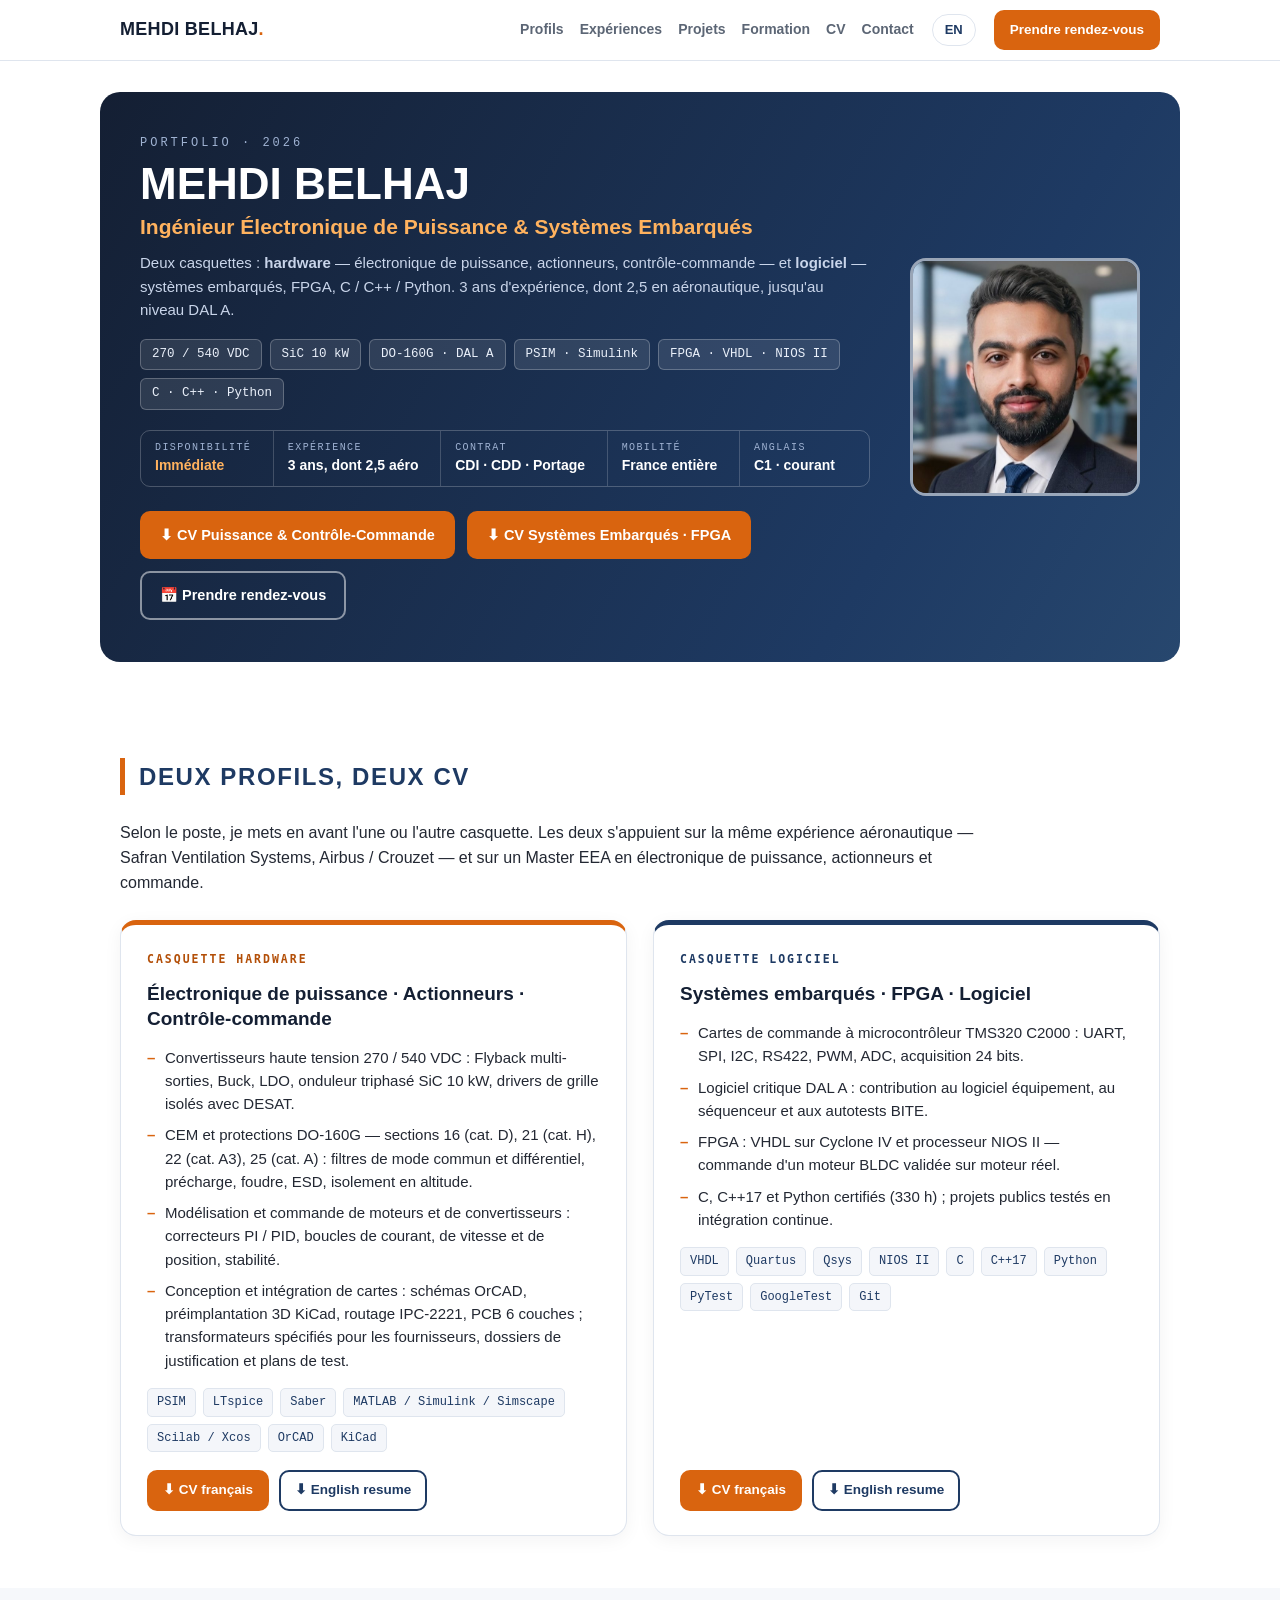
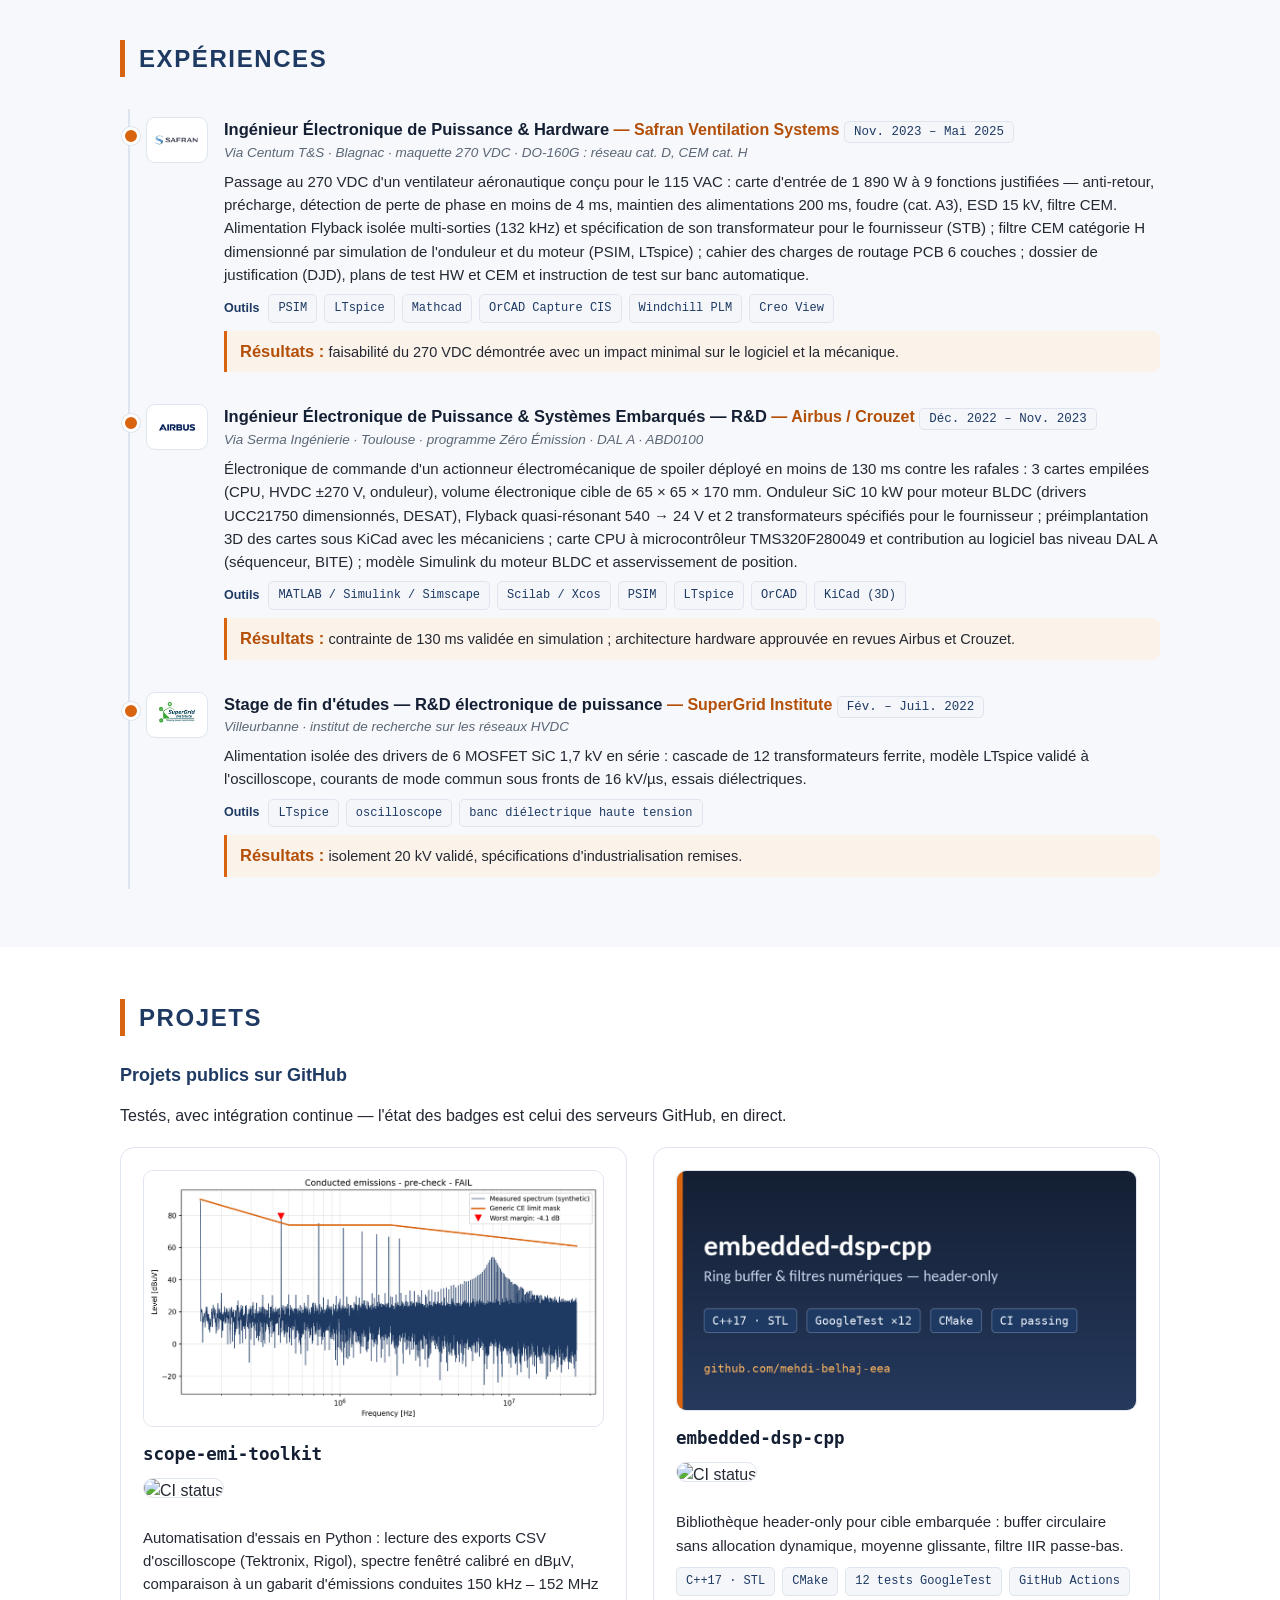
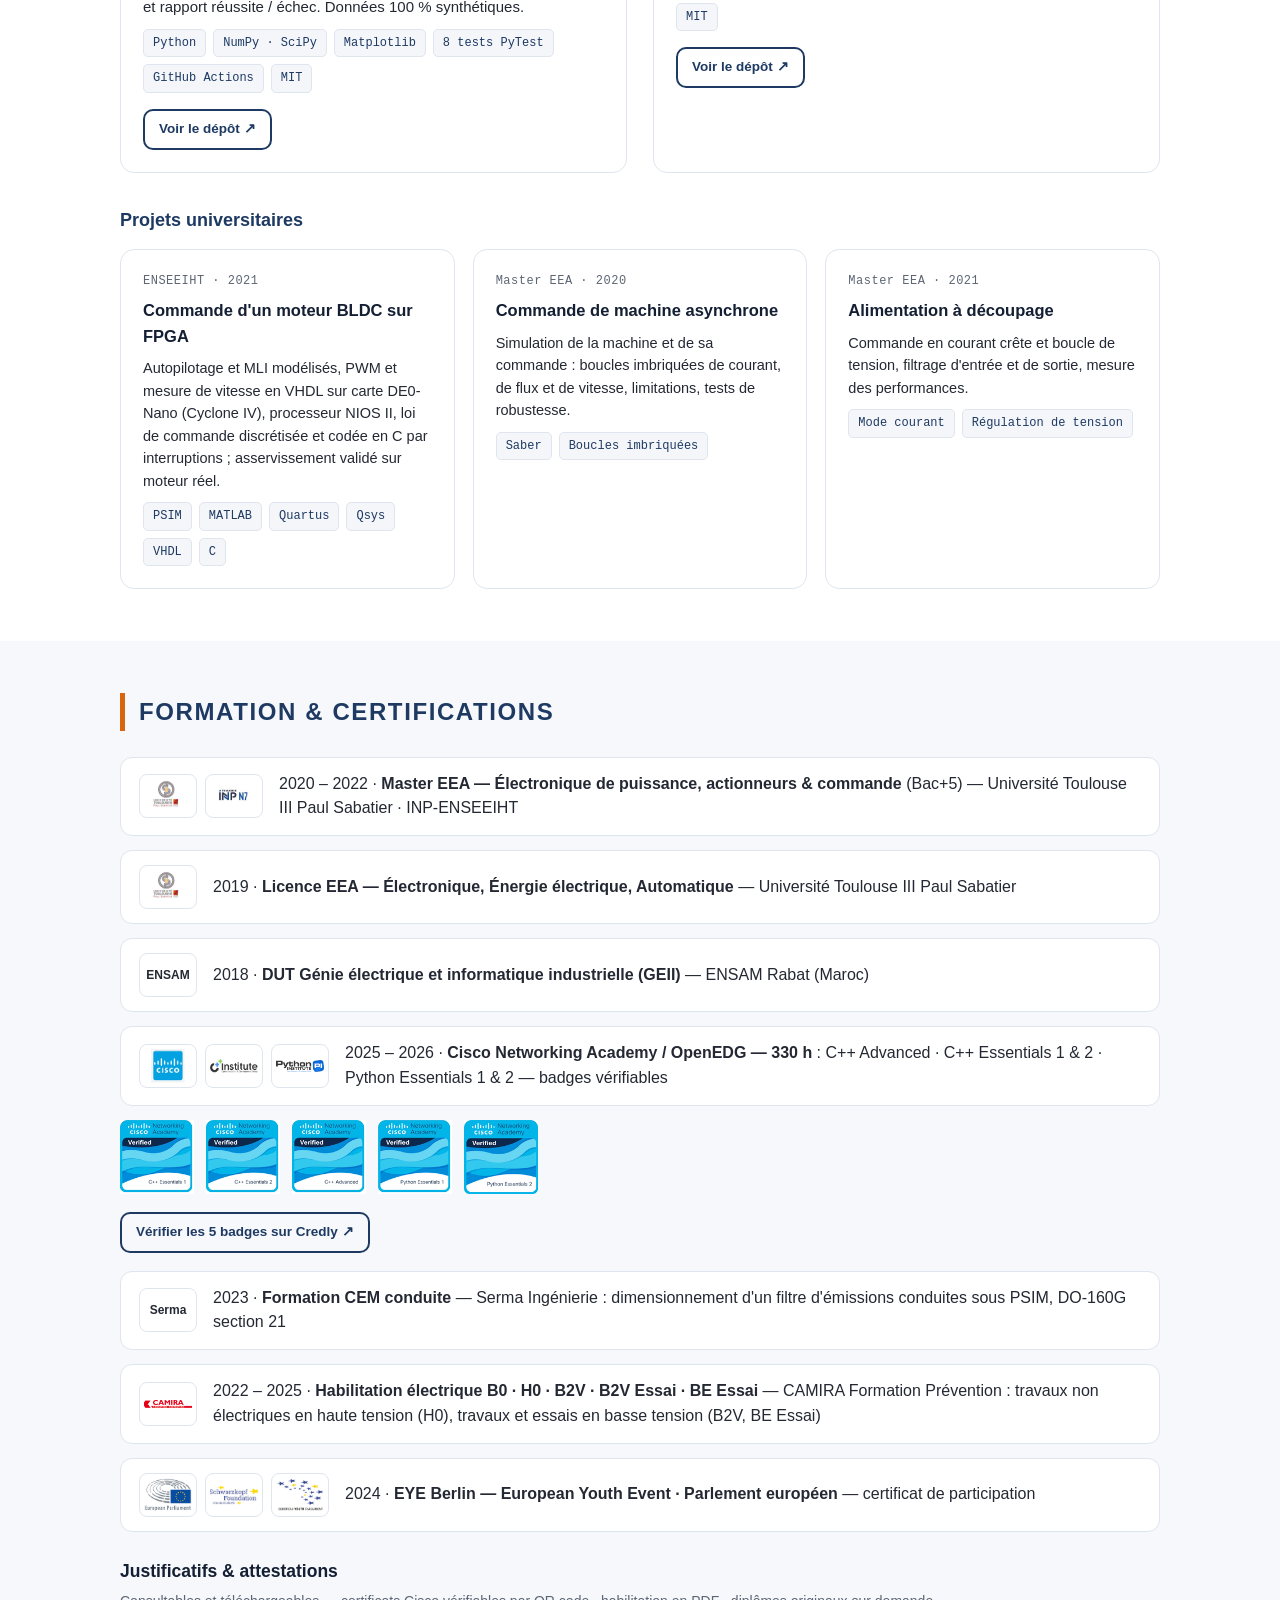
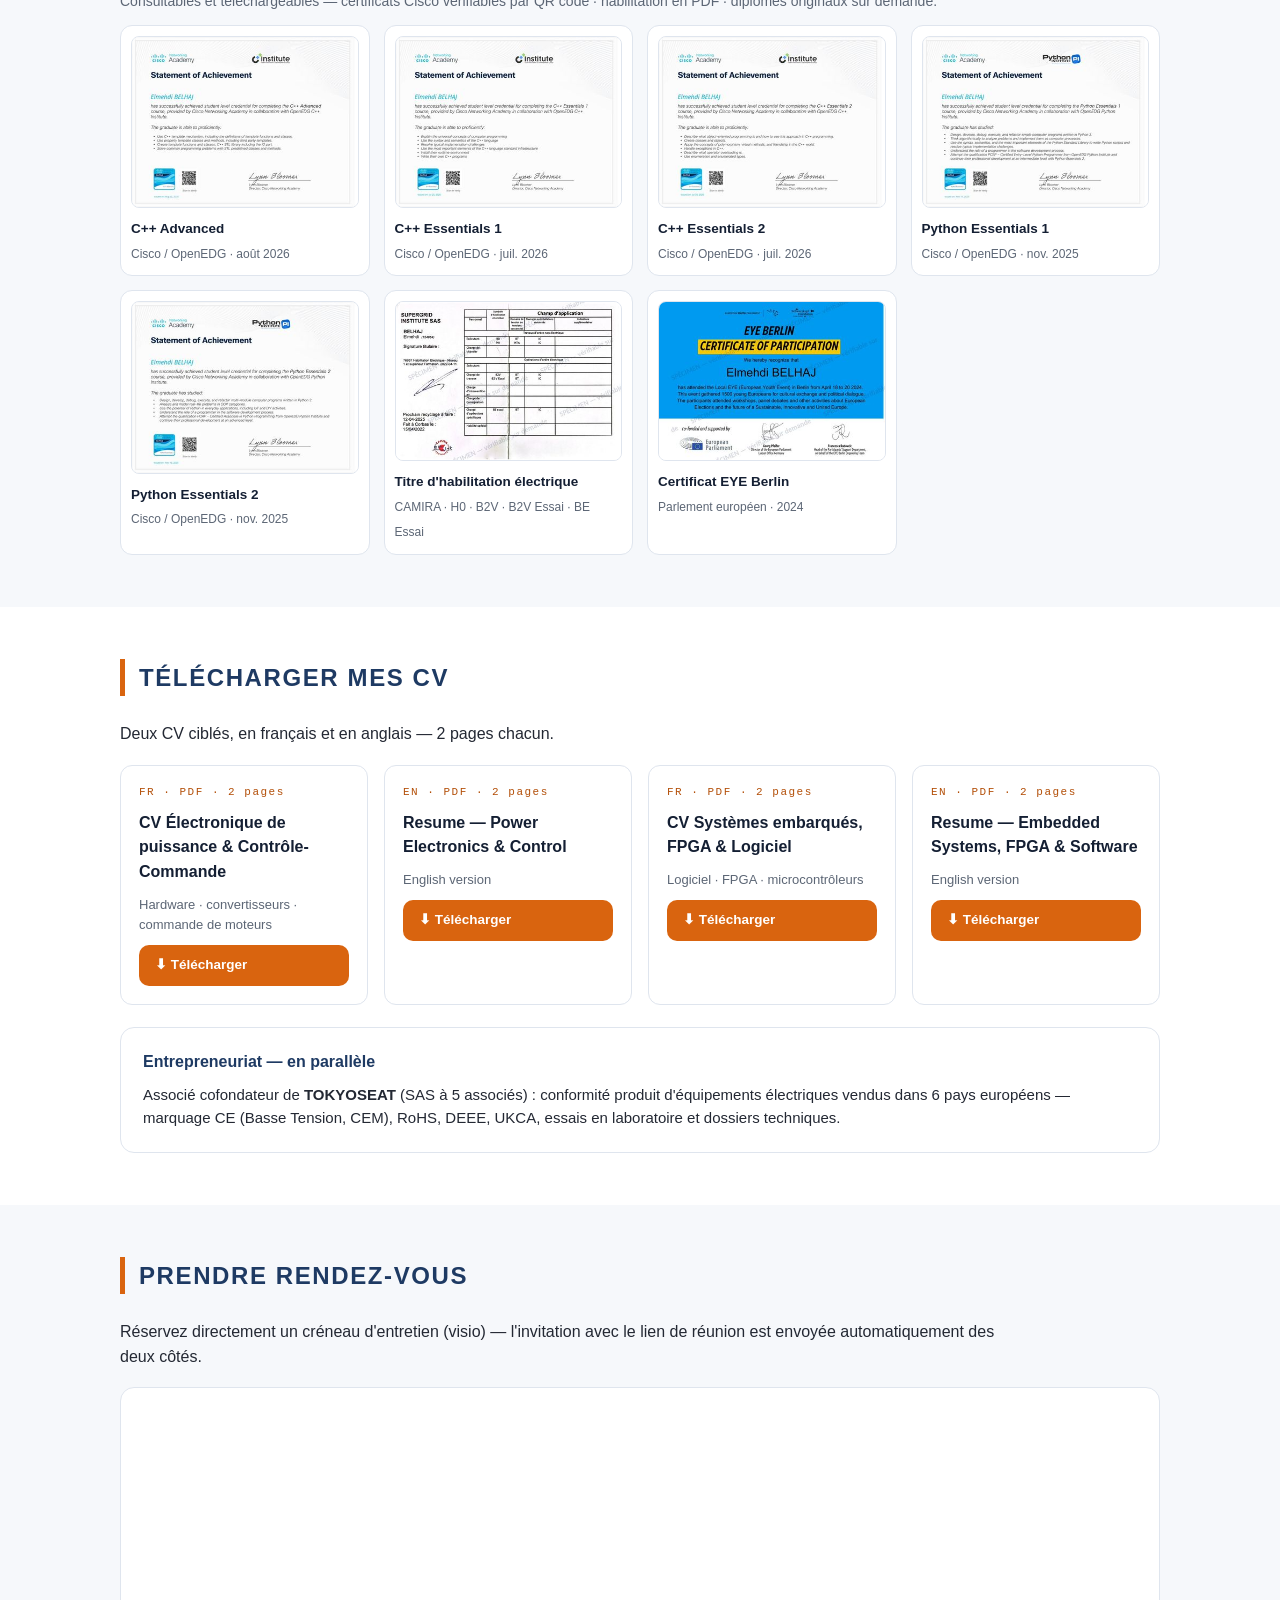
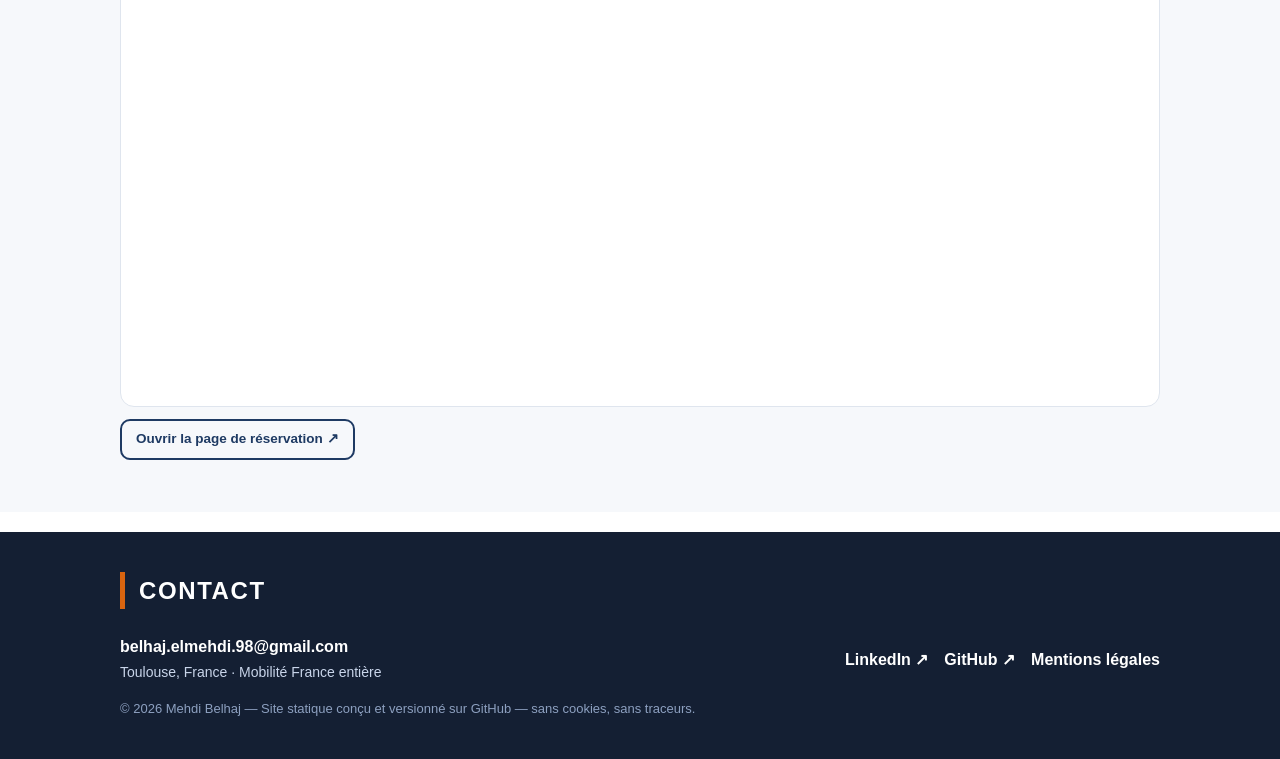
==== commit 5187ad7c: "Page FR : dates, catégories DO-160G, intégration mécanique et nouvel aperçu des liens" ====
--- a/index.html
+++ b/index.html
@@ -2,7 +2,7 @@
 <html lang="fr"><head>
 <meta charset="utf-8"/><meta name="viewport" content="width=device-width, initial-scale=1"/>
 <title>Mehdi Belhaj — Ingénieur Électronique de Puissance &amp; Systèmes Embarqués · Toulouse</title>
-<meta name="description" content="3 ans d&#x27;expérience aéronautique (Safran, Airbus). Deux profils : électronique de puissance, actionneurs et contrôle-commande ; systèmes embarqués, FPGA et logiciel. CV à télécharger, projets GitHub et prise de rendez-vous."/>
+<meta name="description" content="3 ans d&#x27;expérience, dont 2,5 en aéronautique (Safran, Airbus). Deux profils : électronique de puissance, actionneurs et contrôle-commande ; systèmes embarqués, FPGA et logiciel. CV à télécharger, projets GitHub et prise de rendez-vous."/>
 <link rel="canonical" href="https://mehdi-belhaj-eea.github.io/"/>
 <link rel="alternate" hreflang="fr" href="https://mehdi-belhaj-eea.github.io/"/>
 <link rel="alternate" hreflang="en" href="https://mehdi-belhaj-eea.github.io/en/"/>
@@ -11,10 +11,16 @@
 <link rel="icon" href="favicon.svg" type="image/svg+xml"/>
 <link rel="icon" type="image/png" sizes="64x64" href="assets/img/favicon-64.png"/>
 <meta property="og:type" content="profile"/><meta property="og:title" content="Mehdi Belhaj — Ingénieur Électronique de Puissance &amp; Systèmes Embarqués · Toulouse"/>
-<meta property="og:description" content="3 ans d&#x27;expérience aéronautique (Safran, Airbus). Deux profils : électronique de puissance, actionneurs et contrôle-commande ; systèmes embarqués, FPGA et logiciel. CV à télécharger, projets GitHub et prise de rendez-vous."/>
-<meta property="og:image" content="https://mehdi-belhaj-eea.github.io/assets/img/og-card.png"/>
+<meta property="og:description" content="3 ans d&#x27;expérience, dont 2,5 en aéronautique (Safran, Airbus). Deux profils : électronique de puissance, actionneurs et contrôle-commande ; systèmes embarqués, FPGA et logiciel. CV à télécharger, projets GitHub et prise de rendez-vous."/>
+<meta property="og:site_name" content="Mehdi Belhaj"/><meta property="og:locale" content="fr_FR"/>
+<meta property="og:image" content="https://mehdi-belhaj-eea.github.io/assets/img/og-card-2026-fr.jpg"/>
+<meta property="og:image:secure_url" content="https://mehdi-belhaj-eea.github.io/assets/img/og-card-2026-fr.jpg"/>
+<meta property="og:image:type" content="image/jpeg"/><meta property="og:image:width" content="1200"/><meta property="og:image:height" content="630"/>
+<meta property="og:image:alt" content="Mehdi Belhaj — Ingénieur Électronique de Puissance &amp; Systèmes Embarqués"/>
 <meta property="og:url" content="https://mehdi-belhaj-eea.github.io/"/>
 <meta name="twitter:card" content="summary_large_image"/>
+<meta name="twitter:title" content="Mehdi Belhaj — Ingénieur Électronique de Puissance &amp; Systèmes Embarqués · Toulouse"/><meta name="twitter:description" content="3 ans d&#x27;expérience, dont 2,5 en aéronautique (Safran, Airbus). Deux profils : électronique de puissance, actionneurs et contrôle-commande ; systèmes embarqués, FPGA et logiciel. CV à télécharger, projets GitHub et prise de rendez-vous."/>
+<meta name="twitter:image" content="https://mehdi-belhaj-eea.github.io/assets/img/og-card-2026-fr.jpg"/>
 <link rel="stylesheet" href="assets/css/site.css"/>
 <script type="application/ld+json">{"@context":"https://schema.org","@type":"Person","name":"Mehdi Belhaj","jobTitle":"Ingénieur Électronique de Puissance & Systèmes Embarqués","address":{"@type":"PostalAddress","addressLocality":"Toulouse","addressCountry":"FR"},"url":"https://mehdi-belhaj-eea.github.io","sameAs":["https://linkedin.com/in/mehdi-belhaj-eea","https://github.com/mehdi-belhaj-eea","https://www.credly.com/users/elmehdi-belhaj"]}</script>
 </head><body>
@@ -31,18 +37,18 @@
 <div class="eyebrow">PORTFOLIO · 2026</div>
 <h1>MEHDI BELHAJ</h1>
 <div class="role">Ingénieur Électronique de Puissance &amp; Systèmes Embarqués</div>
-<div class="tag">Deux casquettes : <b>hardware</b> — électronique de puissance, actionneurs, contrôle-commande — et <b>logiciel</b> — systèmes embarqués, FPGA, C / C++ / Python. 3 ans en aéronautique, jusqu'au niveau DAL&nbsp;A.</div>
+<div class="tag">Deux casquettes : <b>hardware</b> — électronique de puissance, actionneurs, contrôle-commande — et <b>logiciel</b> — systèmes embarqués, FPGA, C / C++ / Python. 3 ans d'expérience, dont 2,5 en aéronautique, jusqu'au niveau DAL&nbsp;A.</div>
 <div class="chips"><span class="chip">270 / 540 VDC</span><span class="chip">SiC 10&nbsp;kW</span><span class="chip">DO-160G · DAL&nbsp;A</span><span class="chip">PSIM · Simulink</span><span class="chip">FPGA · VHDL · NIOS II</span><span class="chip">C · C++ · Python</span></div>
-<div class="ibar"><div class="ib"><div class="il">DISPONIBILITÉ</div><div class="iv hot">Immédiate</div></div><div class="ib"><div class="il">EXPÉRIENCE</div><div class="iv">3 ans · aéronautique</div></div><div class="ib"><div class="il">CONTRAT</div><div class="iv">CDI · CDD · Portage</div></div><div class="ib"><div class="il">MOBILITÉ</div><div class="iv">France entière</div></div><div class="ib"><div class="il">ANGLAIS</div><div class="iv">C1 · courant</div></div></div>
+<div class="ibar"><div class="ib"><div class="il">DISPONIBILITÉ</div><div class="iv hot">Immédiate</div></div><div class="ib"><div class="il">EXPÉRIENCE</div><div class="iv">3 ans, dont 2,5 aéro</div></div><div class="ib"><div class="il">CONTRAT</div><div class="iv">CDI · CDD · Portage</div></div><div class="ib"><div class="il">MOBILITÉ</div><div class="iv">France entière</div></div><div class="ib"><div class="il">ANGLAIS</div><div class="iv">C1 · courant</div></div></div>
 <div class="cta"><a class="btn acc" href="docs/CV_Mehdi_Belhaj_Puissance_Controle_Commande.pdf" download>⬇ CV Puissance &amp; Contrôle-Commande</a><a class="btn acc" href="docs/CV_Mehdi_Belhaj_Systemes_Embarques_FPGA_Logiciel.pdf" download>⬇ CV Systèmes Embarqués · FPGA</a><a class="btn ghost" href="#rdv">📅 Prendre rendez-vous</a></div></div>
 <div class="photo"><img src="assets/img/photo.jpg" alt="Mehdi Belhaj"/></div>
 </div></div>
 
 <section id="profils"><div class="wrap"><h2>Deux profils, deux CV</h2>
 <p class="lead" style="margin-bottom:24px">Selon le poste, je mets en avant l'une ou l'autre casquette. Les deux s'appuient sur la même expérience aéronautique — Safran Ventilation Systems, Airbus / Crouzet — et sur un Master EEA en électronique de puissance, actionneurs et commande.</p>
-<div class="hats"><div class="hat hw"><span class="lbl">CASQUETTE HARDWARE</span><h3>Électronique de puissance · Actionneurs · Contrôle-commande</h3><ul><li>Convertisseurs haute tension 270 / 540 VDC : Flyback multi-sorties, Buck, LDO, onduleur triphasé SiC 10&nbsp;kW, drivers de grille isolés avec DESAT.</li><li>CEM et protections DO-160G : filtres de mode commun et différentiel, précharge, foudre, ESD, isolement en altitude.</li><li>Modélisation et commande de moteurs et de convertisseurs : correcteurs PI / PID, boucles de courant, de vitesse et de position, stabilité.</li><li>Conception de cartes : schémas OrCAD, routage IPC-2221, PCB 6 couches, choix et déclassement des composants.</li></ul><div class="ptags tight"><span class="ptag">PSIM</span><span class="ptag">LTspice</span><span class="ptag">Saber</span><span class="ptag">MATLAB / Simulink / Simscape</span><span class="ptag">Scilab / Xcos</span><span class="ptag">OrCAD</span><span class="ptag">KiCad</span></div><div class="dl"><a class="btn acc sm" href="docs/CV_Mehdi_Belhaj_Puissance_Controle_Commande.pdf" download>⬇ CV français</a><a class="btn line sm" href="docs/CV_Mehdi_Belhaj_Power_Electronics_Control_EN.pdf" download>⬇ English resume</a></div></div><div class="hat sw"><span class="lbl">CASQUETTE LOGICIEL</span><h3>Systèmes embarqués · FPGA · Logiciel</h3><ul><li>Cartes de commande à microcontrôleur TMS320 C2000 : UART, SPI, I2C, RS422, PWM, ADC, acquisition 24 bits.</li><li>Logiciel critique DAL&nbsp;A : contribution au logiciel équipement, au séquenceur et aux autotests BITE.</li><li>FPGA : VHDL sur Cyclone IV et processeur NIOS II — commande d'un moteur BLDC validée sur moteur réel.</li><li>C, C++17 et Python certifiés (330 h) ; projets publics testés en intégration continue.</li></ul><div class="ptags tight"><span class="ptag">VHDL</span><span class="ptag">Quartus</span><span class="ptag">Qsys</span><span class="ptag">NIOS II</span><span class="ptag">C</span><span class="ptag">C++17</span><span class="ptag">Python</span><span class="ptag">PyTest</span><span class="ptag">GoogleTest</span><span class="ptag">Git</span></div><div class="dl"><a class="btn acc sm" href="docs/CV_Mehdi_Belhaj_Systemes_Embarques_FPGA_Logiciel.pdf" download>⬇ CV français</a><a class="btn line sm" href="docs/CV_Mehdi_Belhaj_Embedded_Systems_FPGA_Software_EN.pdf" download>⬇ English resume</a></div></div></div></div></section>
+<div class="hats"><div class="hat hw"><span class="lbl">CASQUETTE HARDWARE</span><h3>Électronique de puissance · Actionneurs · Contrôle-commande</h3><ul><li>Convertisseurs haute tension 270 / 540 VDC : Flyback multi-sorties, Buck, LDO, onduleur triphasé SiC 10&nbsp;kW, drivers de grille isolés avec DESAT.</li><li>CEM et protections DO-160G — sections 16 (cat. D), 21 (cat. H), 22 (cat. A3), 25 (cat. A) : filtres de mode commun et différentiel, précharge, foudre, ESD, isolement en altitude.</li><li>Modélisation et commande de moteurs et de convertisseurs : correcteurs PI / PID, boucles de courant, de vitesse et de position, stabilité.</li><li>Conception et intégration de cartes : schémas OrCAD, préimplantation 3D KiCad, routage IPC-2221, PCB 6 couches ; transformateurs spécifiés pour les fournisseurs, dossiers de justification et plans de test.</li></ul><div class="ptags tight"><span class="ptag">PSIM</span><span class="ptag">LTspice</span><span class="ptag">Saber</span><span class="ptag">MATLAB / Simulink / Simscape</span><span class="ptag">Scilab / Xcos</span><span class="ptag">OrCAD</span><span class="ptag">KiCad</span></div><div class="dl"><a class="btn acc sm" href="docs/CV_Mehdi_Belhaj_Puissance_Controle_Commande.pdf" download>⬇ CV français</a><a class="btn line sm" href="docs/CV_Mehdi_Belhaj_Power_Electronics_Control_EN.pdf" download>⬇ English resume</a></div></div><div class="hat sw"><span class="lbl">CASQUETTE LOGICIEL</span><h3>Systèmes embarqués · FPGA · Logiciel</h3><ul><li>Cartes de commande à microcontrôleur TMS320 C2000 : UART, SPI, I2C, RS422, PWM, ADC, acquisition 24 bits.</li><li>Logiciel critique DAL&nbsp;A : contribution au logiciel équipement, au séquenceur et aux autotests BITE.</li><li>FPGA : VHDL sur Cyclone IV et processeur NIOS II — commande d'un moteur BLDC validée sur moteur réel.</li><li>C, C++17 et Python certifiés (330 h) ; projets publics testés en intégration continue.</li></ul><div class="ptags tight"><span class="ptag">VHDL</span><span class="ptag">Quartus</span><span class="ptag">Qsys</span><span class="ptag">NIOS II</span><span class="ptag">C</span><span class="ptag">C++17</span><span class="ptag">Python</span><span class="ptag">PyTest</span><span class="ptag">GoogleTest</span><span class="ptag">Git</span></div><div class="dl"><a class="btn acc sm" href="docs/CV_Mehdi_Belhaj_Systemes_Embarques_FPGA_Logiciel.pdf" download>⬇ CV français</a><a class="btn line sm" href="docs/CV_Mehdi_Belhaj_Embedded_Systems_FPGA_Software_EN.pdf" download>⬇ English resume</a></div></div></div></div></section>
 
-<section id="exp" class="alt"><div class="wrap"><h2>Expériences</h2><div class="tl"><div class="job"><div class="lg"><img src="assets/img/safran.png" alt="Safran Ventilation Systems"/></div><div class="jt"><b>Ingénieur Électronique de Puissance &amp; Hardware</b> <span class="c">— Safran Ventilation Systems</span> <span class="date">Nov. 2023 – Mai 2025</span><div class="meta">Via Centum T&amp;S · Blagnac · maquette 270 VDC · CEM DO-160G&nbsp;catégorie&nbsp;H</div><p style="margin-top:6px;font-size:15px">Passage au 270 VDC d'un ventilateur aéronautique conçu pour le 115 VAC : carte d'entrée de 1&nbsp;890&nbsp;W à 9 fonctions justifiées — anti-retour, précharge, détection de perte de phase en moins de 4&nbsp;ms, maintien des alimentations 200&nbsp;ms, foudre, ESD 15 kV, filtre CEM. Alimentation Flyback isolée multi-sorties (132 kHz) et rails 5 / 16 / 18 V des cartes de commande ; filtre CEM dimensionné par simulation de l'onduleur et du moteur ; cahier des charges de routage PCB 6 couches ; dossier de justification (DJD).</p><div class="ptags"><span class="tlab">Outils</span><span class="ptag">PSIM</span><span class="ptag">OrCAD Capture CIS</span><span class="ptag">Excel</span><span class="ptag">Windchill PLM</span></div><div class="res"><b>Résultats :</b> faisabilité du 270 VDC démontrée avec un impact minimal sur le logiciel et la mécanique.</div></div></div><div class="job"><div class="lg"><img src="assets/img/airbus.png" alt="Airbus / Crouzet"/></div><div class="jt"><b>Ingénieur Électronique de Puissance &amp; Systèmes Embarqués — R&amp;D</b> <span class="c">— Airbus / Crouzet</span> <span class="date">Sept. 2022 – Nov. 2023</span><div class="meta">Via Serma Ingénierie · Toulouse · programme Zéro Émission · DAL&nbsp;A · ABD0100</div><p style="margin-top:6px;font-size:15px">Électronique de commande d'un actionneur électromécanique de spoiler déployé en moins de 130&nbsp;ms contre les rafales : 3 cartes (CPU, HVDC ±270 V, onduleur) dans 65 × 65 × 170 mm. Onduleur SiC 10&nbsp;kW pour moteur BLDC (drivers UCC21750, DESAT), Flyback quasi-résonant 540 → 24 V ; carte CPU à microcontrôleur TMS320F280049 et contribution au logiciel bas niveau DAL&nbsp;A (séquenceur, BITE) ; modélisation mécatronique et asservissement de position du moteur.</p><div class="ptags"><span class="tlab">Outils</span><span class="ptag">MATLAB / Simulink / Simscape</span><span class="ptag">Scilab / Xcos</span><span class="ptag">PSIM</span><span class="ptag">LTspice</span><span class="ptag">OrCAD</span><span class="ptag">KiCad</span></div><div class="res"><b>Résultats :</b> contrainte de 130&nbsp;ms validée en simulation ; architecture hardware approuvée en revues Airbus et Crouzet.</div></div></div><div class="job"><div class="lg"><img src="assets/img/supergrid.png" alt="SuperGrid Institute"/></div><div class="jt"><b>Stage de fin d'études — R&amp;D électronique de puissance</b> <span class="c">— SuperGrid Institute</span> <span class="date">Fév. – Juil. 2022</span><div class="meta">Villeurbanne · institut de recherche sur les réseaux HVDC</div><p style="margin-top:6px;font-size:15px">Alimentation isolée des drivers de 6 MOSFET SiC 1,7&nbsp;kV en série : cascade de 12 transformateurs ferrite, modèle LTspice validé à l'oscilloscope, courants de mode commun sous fronts de 16 kV/µs, essais diélectriques.</p><div class="ptags"><span class="tlab">Outils</span><span class="ptag">LTspice</span><span class="ptag">oscilloscope</span><span class="ptag">banc diélectrique haute tension</span></div><div class="res"><b>Résultats :</b> isolement 20&nbsp;kV validé, spécifications d'industrialisation remises.</div></div></div></div></div></section>
+<section id="exp" class="alt"><div class="wrap"><h2>Expériences</h2><div class="tl"><div class="job"><div class="lg"><img src="assets/img/safran.png" alt="Safran Ventilation Systems"/></div><div class="jt"><b>Ingénieur Électronique de Puissance &amp; Hardware</b> <span class="c">— Safran Ventilation Systems</span> <span class="date">Nov. 2023 – Mai 2025</span><div class="meta">Via Centum T&amp;S · Blagnac · maquette 270 VDC · DO-160G : réseau cat. D, CEM cat. H</div><p style="margin-top:6px;font-size:15px">Passage au 270 VDC d'un ventilateur aéronautique conçu pour le 115 VAC : carte d'entrée de 1&nbsp;890&nbsp;W à 9 fonctions justifiées — anti-retour, précharge, détection de perte de phase en moins de 4&nbsp;ms, maintien des alimentations 200&nbsp;ms, foudre (cat. A3), ESD 15 kV, filtre CEM. Alimentation Flyback isolée multi-sorties (132 kHz) et spécification de son transformateur pour le fournisseur (STB) ; filtre CEM catégorie H dimensionné par simulation de l'onduleur et du moteur (PSIM, LTspice) ; cahier des charges de routage PCB 6 couches ; dossier de justification (DJD), plans de test HW et CEM et instruction de test sur banc automatique.</p><div class="ptags"><span class="tlab">Outils</span><span class="ptag">PSIM</span><span class="ptag">LTspice</span><span class="ptag">Mathcad</span><span class="ptag">OrCAD Capture CIS</span><span class="ptag">Windchill PLM</span><span class="ptag">Creo View</span></div><div class="res"><b>Résultats :</b> faisabilité du 270 VDC démontrée avec un impact minimal sur le logiciel et la mécanique.</div></div></div><div class="job"><div class="lg"><img src="assets/img/airbus.png" alt="Airbus / Crouzet"/></div><div class="jt"><b>Ingénieur Électronique de Puissance &amp; Systèmes Embarqués — R&amp;D</b> <span class="c">— Airbus / Crouzet</span> <span class="date">Déc. 2022 – Nov. 2023</span><div class="meta">Via Serma Ingénierie · Toulouse · programme Zéro Émission · DAL&nbsp;A · ABD0100</div><p style="margin-top:6px;font-size:15px">Électronique de commande d'un actionneur électromécanique de spoiler déployé en moins de 130&nbsp;ms contre les rafales : 3 cartes empilées (CPU, HVDC ±270 V, onduleur), volume électronique cible de 65 × 65 × 170 mm. Onduleur SiC 10&nbsp;kW pour moteur BLDC (drivers UCC21750 dimensionnés, DESAT), Flyback quasi-résonant 540 → 24 V et 2 transformateurs spécifiés pour le fournisseur ; préimplantation 3D des cartes sous KiCad avec les mécaniciens ; carte CPU à microcontrôleur TMS320F280049 et contribution au logiciel bas niveau DAL&nbsp;A (séquenceur, BITE) ; modèle Simulink du moteur BLDC et asservissement de position.</p><div class="ptags"><span class="tlab">Outils</span><span class="ptag">MATLAB / Simulink / Simscape</span><span class="ptag">Scilab / Xcos</span><span class="ptag">PSIM</span><span class="ptag">LTspice</span><span class="ptag">OrCAD</span><span class="ptag">KiCad (3D)</span></div><div class="res"><b>Résultats :</b> contrainte de 130&nbsp;ms validée en simulation ; architecture hardware approuvée en revues Airbus et Crouzet.</div></div></div><div class="job"><div class="lg"><img src="assets/img/supergrid.png" alt="SuperGrid Institute"/></div><div class="jt"><b>Stage de fin d'études — R&amp;D électronique de puissance</b> <span class="c">— SuperGrid Institute</span> <span class="date">Fév. – Juil. 2022</span><div class="meta">Villeurbanne · institut de recherche sur les réseaux HVDC</div><p style="margin-top:6px;font-size:15px">Alimentation isolée des drivers de 6 MOSFET SiC 1,7&nbsp;kV en série : cascade de 12 transformateurs ferrite, modèle LTspice validé à l'oscilloscope, courants de mode commun sous fronts de 16 kV/µs, essais diélectriques.</p><div class="ptags"><span class="tlab">Outils</span><span class="ptag">LTspice</span><span class="ptag">oscilloscope</span><span class="ptag">banc diélectrique haute tension</span></div><div class="res"><b>Résultats :</b> isolement 20&nbsp;kV validé, spécifications d'industrialisation remises.</div></div></div></div></div></section>
 
 <section id="projets"><div class="wrap"><h2>Projets</h2>
 <h3 class="sub" style="margin-top:0">Projets publics sur GitHub</h3>
@@ -55,7 +61,7 @@
 <div class="crow"><div class="lgs"><div class="lgbox"><img src="assets/img/ups.png" alt="UT3"/></div><div class="lgbox"><img src="assets/img/n7.png" alt="INP N7"/></div></div><div>2020 – 2022 · <b>Master EEA — Électronique de puissance, actionneurs &amp; commande</b> (Bac+5) — Université Toulouse III Paul Sabatier · INP-ENSEEIHT</div></div><div class="crow"><div class="lgs"><div class="lgbox"><img src="assets/img/ups.png" alt="UT3"/></div></div><div>2019 · <b>Licence EEA — Électronique, Énergie électrique, Automatique</b> — Université Toulouse III Paul Sabatier</div></div><div class="crow"><div class="lgs"><div class="lgbox" style="font-weight:700;font-size:12px">ENSAM</div></div><div>2018 · <b>DUT Génie électrique et informatique industrielle (GEII)</b> — ENSAM Rabat (Maroc)</div></div><div class="crow"><div class="lgs"><div class="lgbox"><img src="assets/img/cisco.png" alt="Cisco"/></div><div class="lgbox"><img src="assets/img/cpp.png" alt="C++ Institute"/></div><div class="lgbox"><img src="assets/img/py.png" alt="Python Institute"/></div></div><div>2025 – 2026 · <b>Cisco Networking Academy / OpenEDG — 330 h</b> : C++ Advanced · C++ Essentials 1 &amp; 2 · Python Essentials 1 &amp; 2 — badges vérifiables</div></div>
 <div class="badgerow"><img src="assets/img/b1.png" alt="Badge Credly 1"/><img src="assets/img/b2.png" alt="Badge Credly 2"/><img src="assets/img/b3.png" alt="Badge Credly 3"/><img src="assets/img/b4.png" alt="Badge Credly 4"/><img src="assets/img/b5.png" alt="Badge Credly 5"/></div>
 <a class="btn line sm" href="https://www.credly.com/users/elmehdi-belhaj" target="_blank" rel="noopener">Vérifier les 5 badges sur Credly ↗</a>
-<div class="crow" style="margin-top:18px"><div class="lgs"><div class="lgbox"><img src="assets/img/camira.png" alt="CAMIRA"/></div></div><div>2022 · <b>Habilitation électrique H0 · B2V · B2V Essai · BE Essai</b> — CAMIRA Formation Prévention : travaux non électriques en haute tension (H0), travaux et essais en basse tension (B2V, BE Essai)</div></div><div class="crow"><div class="lgs"><div class="lgbox"><img src="assets/img/ep.png" alt="European Parliament"/></div><div class="lgbox"><img src="assets/img/schw.png" alt="Schwarzkopf Foundation"/></div><div class="lgbox"><img src="assets/img/eyp.png" alt="EYP"/></div></div><div>2024 · <b>EYE Berlin — European Youth Event · Parlement européen</b> — certificat de participation</div></div>
+<div class="crow" style="margin-top:18px"><div class="lgs"><div class="lgbox" style="font-weight:700;font-size:12px">Serma</div></div><div>2023 · <b>Formation CEM conduite</b> — Serma Ingénierie : dimensionnement d'un filtre d'émissions conduites sous PSIM, DO-160G section 21</div></div><div class="crow"><div class="lgs"><div class="lgbox"><img src="assets/img/camira.png" alt="CAMIRA"/></div></div><div>2022 – 2025 · <b>Habilitation électrique B0 · H0 · B2V · B2V Essai · BE Essai</b> — CAMIRA Formation Prévention : travaux non électriques en haute tension (H0), travaux et essais en basse tension (B2V, BE Essai)</div></div><div class="crow"><div class="lgs"><div class="lgbox"><img src="assets/img/ep.png" alt="European Parliament"/></div><div class="lgbox"><img src="assets/img/schw.png" alt="Schwarzkopf Foundation"/></div><div class="lgbox"><img src="assets/img/eyp.png" alt="EYP"/></div></div><div>2024 · <b>EYE Berlin — European Youth Event · Parlement européen</b> — certificat de participation</div></div>
 <h3 style="margin-top:26px">Justificatifs &amp; attestations</h3>
 <p style="margin:6px 0 2px;font-size:14px;color:var(--mut)">Consultables et téléchargeables — certificats Cisco vérifiables par QR code · habilitation en PDF · diplômes originaux sur demande.</p>
 <div class="justs"><a class="just" href="docs/Certificat_Cisco_Cpp_Advanced.pdf" target="_blank" rel="noopener"><img src="assets/img/t-cert-cadv.jpg" alt="C++ Advanced" loading="lazy"/><span class="t">C++ Advanced</span><br/><span class="n">Cisco / OpenEDG · août 2026</span></a><a class="just" href="docs/Certificat_Cisco_Cpp_Essentials_1.pdf" target="_blank" rel="noopener"><img src="assets/img/t-cert-c1.jpg" alt="C++ Essentials 1" loading="lazy"/><span class="t">C++ Essentials 1</span><br/><span class="n">Cisco / OpenEDG · juil. 2026</span></a><a class="just" href="docs/Certificat_Cisco_Cpp_Essentials_2.pdf" target="_blank" rel="noopener"><img src="assets/img/t-cert-c2.jpg" alt="C++ Essentials 2" loading="lazy"/><span class="t">C++ Essentials 2</span><br/><span class="n">Cisco / OpenEDG · juil. 2026</span></a><a class="just" href="docs/Certificat_Cisco_Python_Essentials_1.pdf" target="_blank" rel="noopener"><img src="assets/img/t-cert-py1.jpg" alt="Python Essentials 1" loading="lazy"/><span class="t">Python Essentials 1</span><br/><span class="n">Cisco / OpenEDG · nov. 2025</span></a><a class="just" href="docs/Certificat_Cisco_Python_Essentials_2.pdf" target="_blank" rel="noopener"><img src="assets/img/t-cert-py2.jpg" alt="Python Essentials 2" loading="lazy"/><span class="t">Python Essentials 2</span><br/><span class="n">Cisco / OpenEDG · nov. 2025</span></a><a class="just" href="docs/Habilitation_Electrique_CAMIRA_Mehdi_Belhaj.pdf" target="_blank" rel="noopener"><img src="assets/img/t-habilitation-2.jpg" alt="Titre d'habilitation électrique" loading="lazy"/><span class="t">Titre d'habilitation électrique</span><br/><span class="n">CAMIRA · H0 · B2V · B2V Essai · BE Essai</span></a><a class="just" href="docs/Certificat_EYE_Berlin_Mehdi_Belhaj.pdf" target="_blank" rel="noopener"><img src="assets/img/t-certificat-eye.jpg" alt="Certificat EYE Berlin" loading="lazy"/><span class="t">Certificat EYE Berlin</span><br/><span class="n">Parlement européen · 2024</span></a></div>
--- a/assets/css/site.css
+++ b/assets/css/site.css
@@ -120,3 +120,27 @@
  .top .rdvbtn{display:none}
 }
 @media print{.top,.cta,#rdv,footer .frow a{display:none}body{font-size:12px}}
+/* ---------- 2026-10 : deux profils (hardware / logiciel) ---------- */
+.hats{display:grid;grid-template-columns:1fr 1fr;gap:26px}
+.hat{background:#fff;border:1px solid var(--hair);border-radius:16px;padding:26px 26px 24px;display:flex;flex-direction:column;gap:14px;box-shadow:0 4px 18px rgba(15,26,48,.05)}
+.hat.hw{border-top:5px solid var(--accent)}
+.hat.sw{border-top:5px solid var(--navy)}
+.hat .lbl{font-family:ui-monospace,Consolas,'DejaVu Sans Mono',monospace;font-size:11.5px;letter-spacing:2px;color:var(--accent-d);font-weight:700}
+.hat.sw .lbl{color:var(--navy)}
+.hat h3{font-size:19px;line-height:1.3}
+.hat ul{list-style:none;display:flex;flex-direction:column;gap:8px}
+.hat li{position:relative;padding-left:18px;font-size:15px}
+.hat li:before{content:"–";position:absolute;left:0;color:var(--accent);font-weight:800}
+.hat .dl{display:flex;gap:10px;flex-wrap:wrap;margin-top:auto;padding-top:4px}
+.ptags.tight{margin:2px 0 0}
+.jt .ptags{margin:8px 0 0}
+h3.sub{margin:34px 0 14px;font-size:18px;color:var(--navy)}
+.grid3{display:grid;grid-template-columns:repeat(3,1fr);gap:18px}
+.up{display:flex;flex-direction:column;gap:8px}
+.up .when{font-family:ui-monospace,Consolas,monospace;font-size:12px;color:var(--mut);letter-spacing:.5px}
+.up h3{font-size:16.5px}
+.up p{font-size:14.5px}
+.doc .s{font-size:13px;color:var(--mut)}
+.note{font-size:14px;color:var(--mut);margin-top:14px}
+@media(max-width:900px){.hats,.grid3{grid-template-columns:1fr}.hat{padding:22px 18px}}
+.tlab{font-size:12.5px;font-weight:700;color:var(--navy);align-self:center;margin-right:2px}
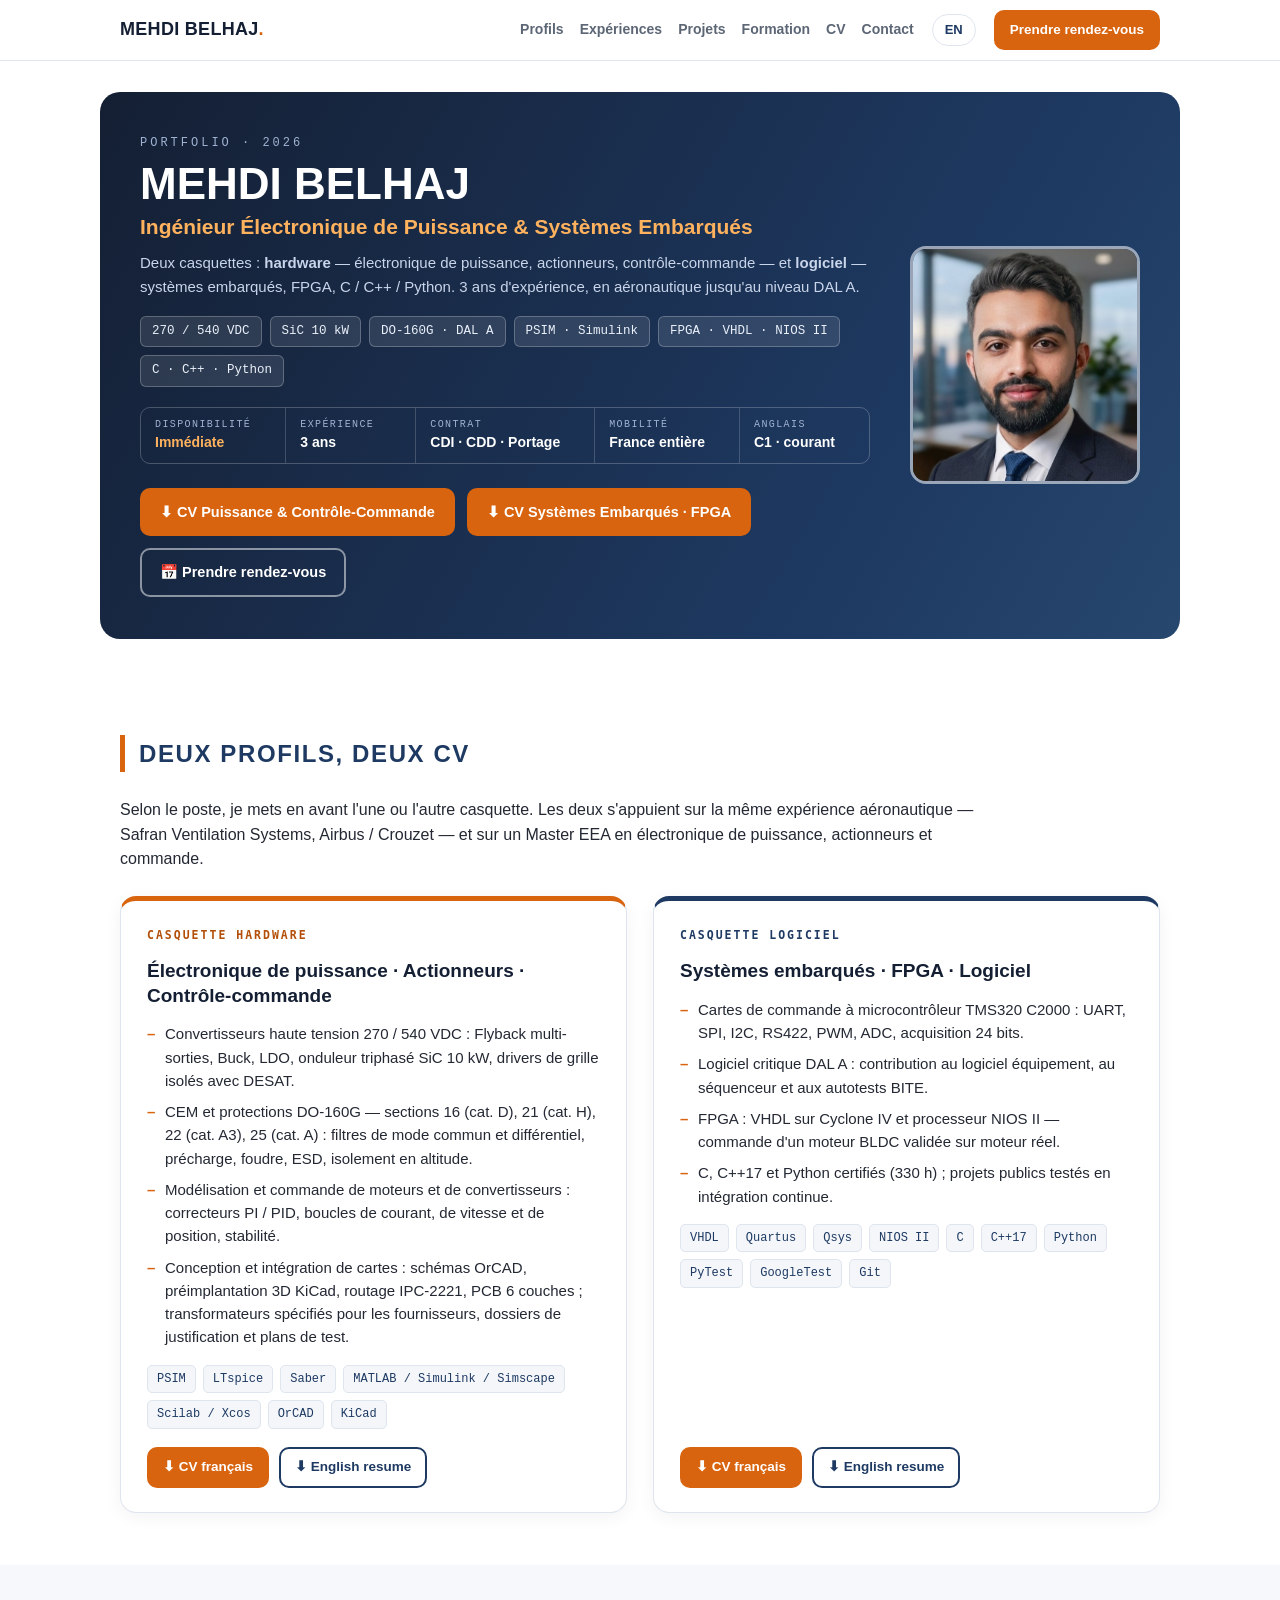
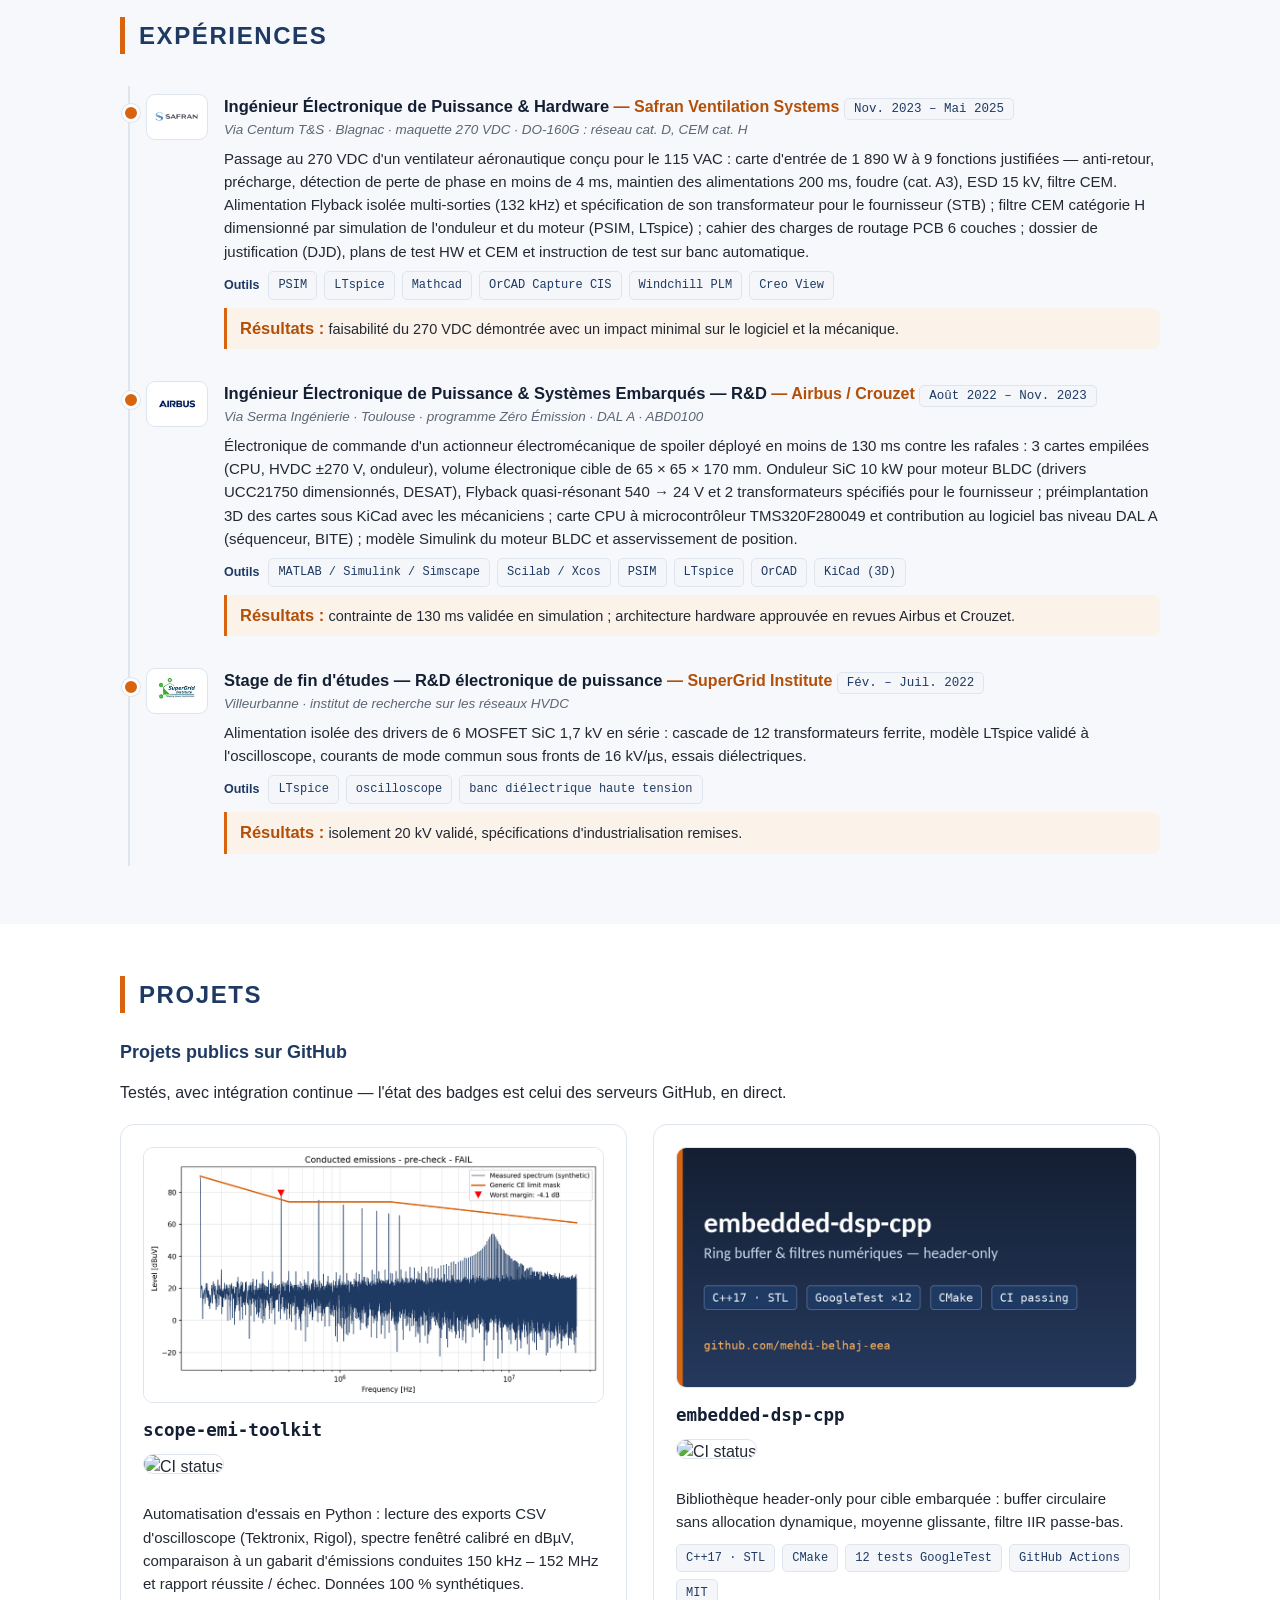
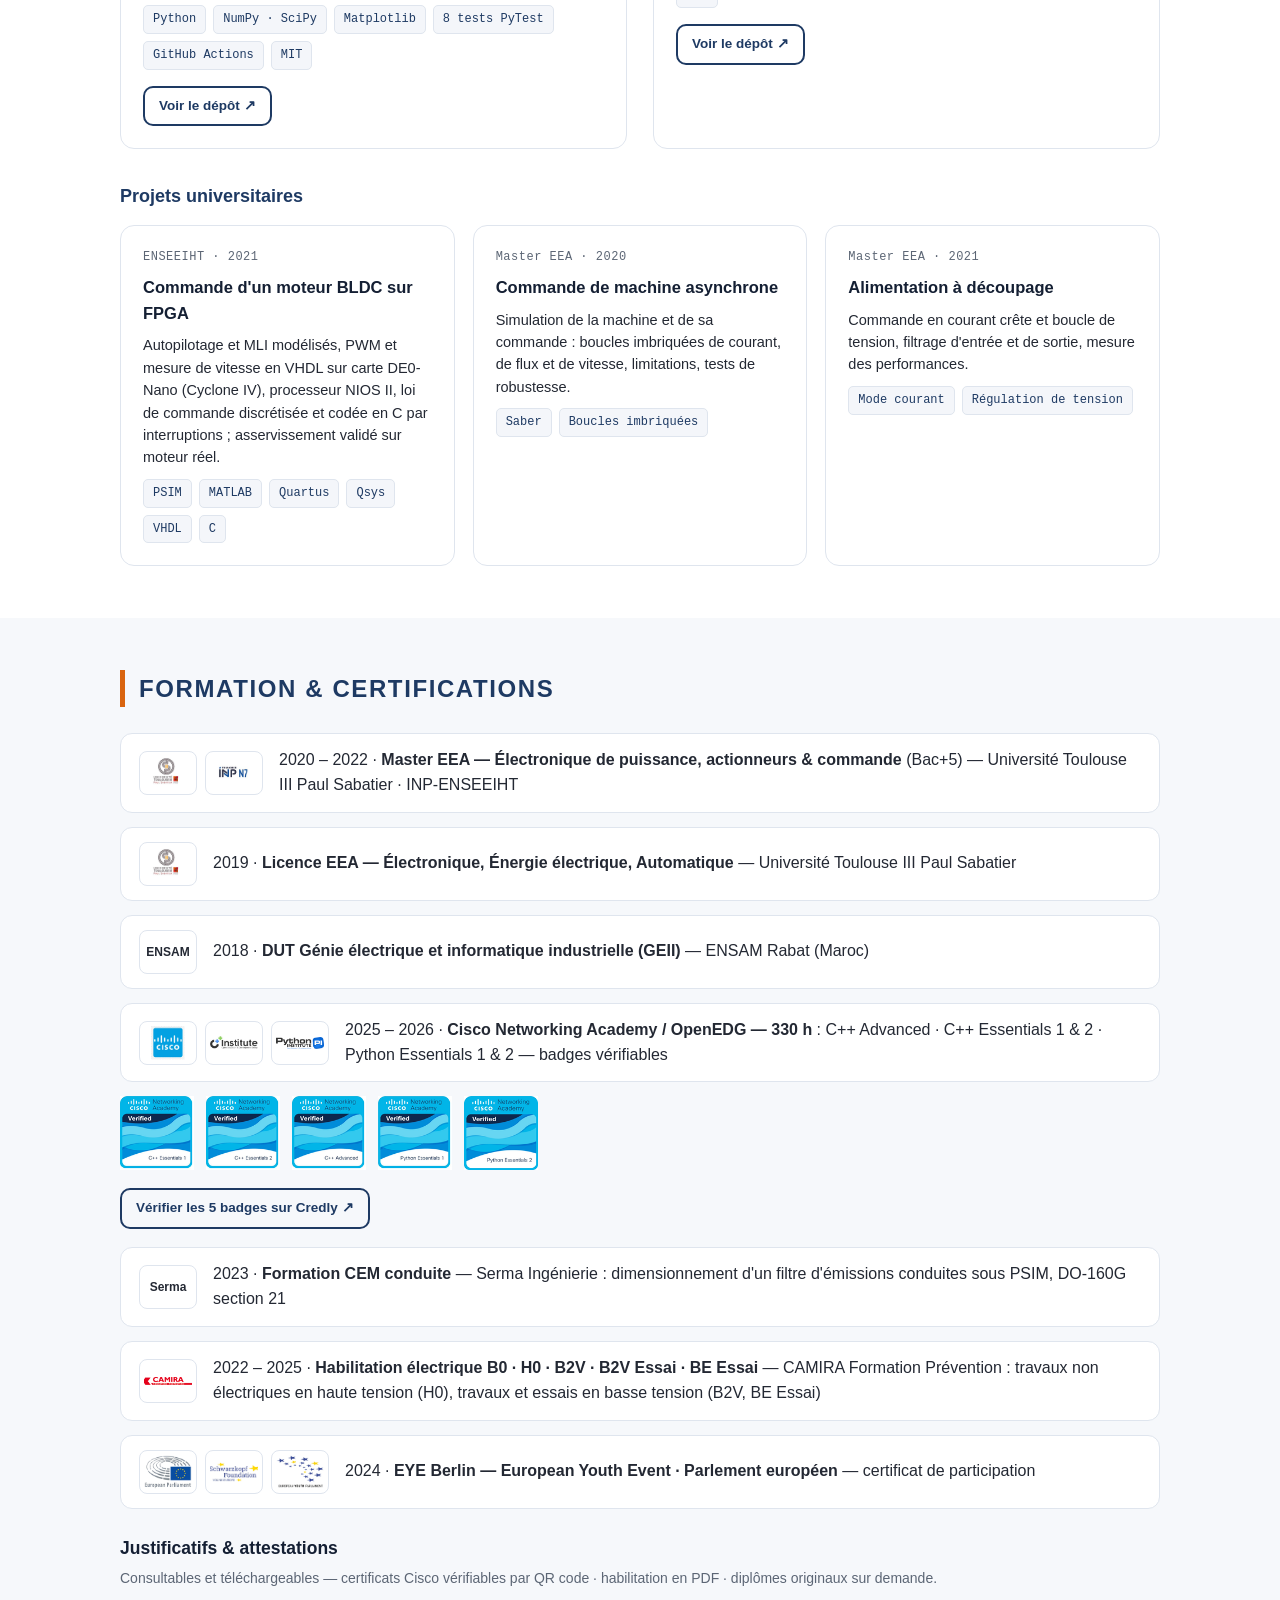
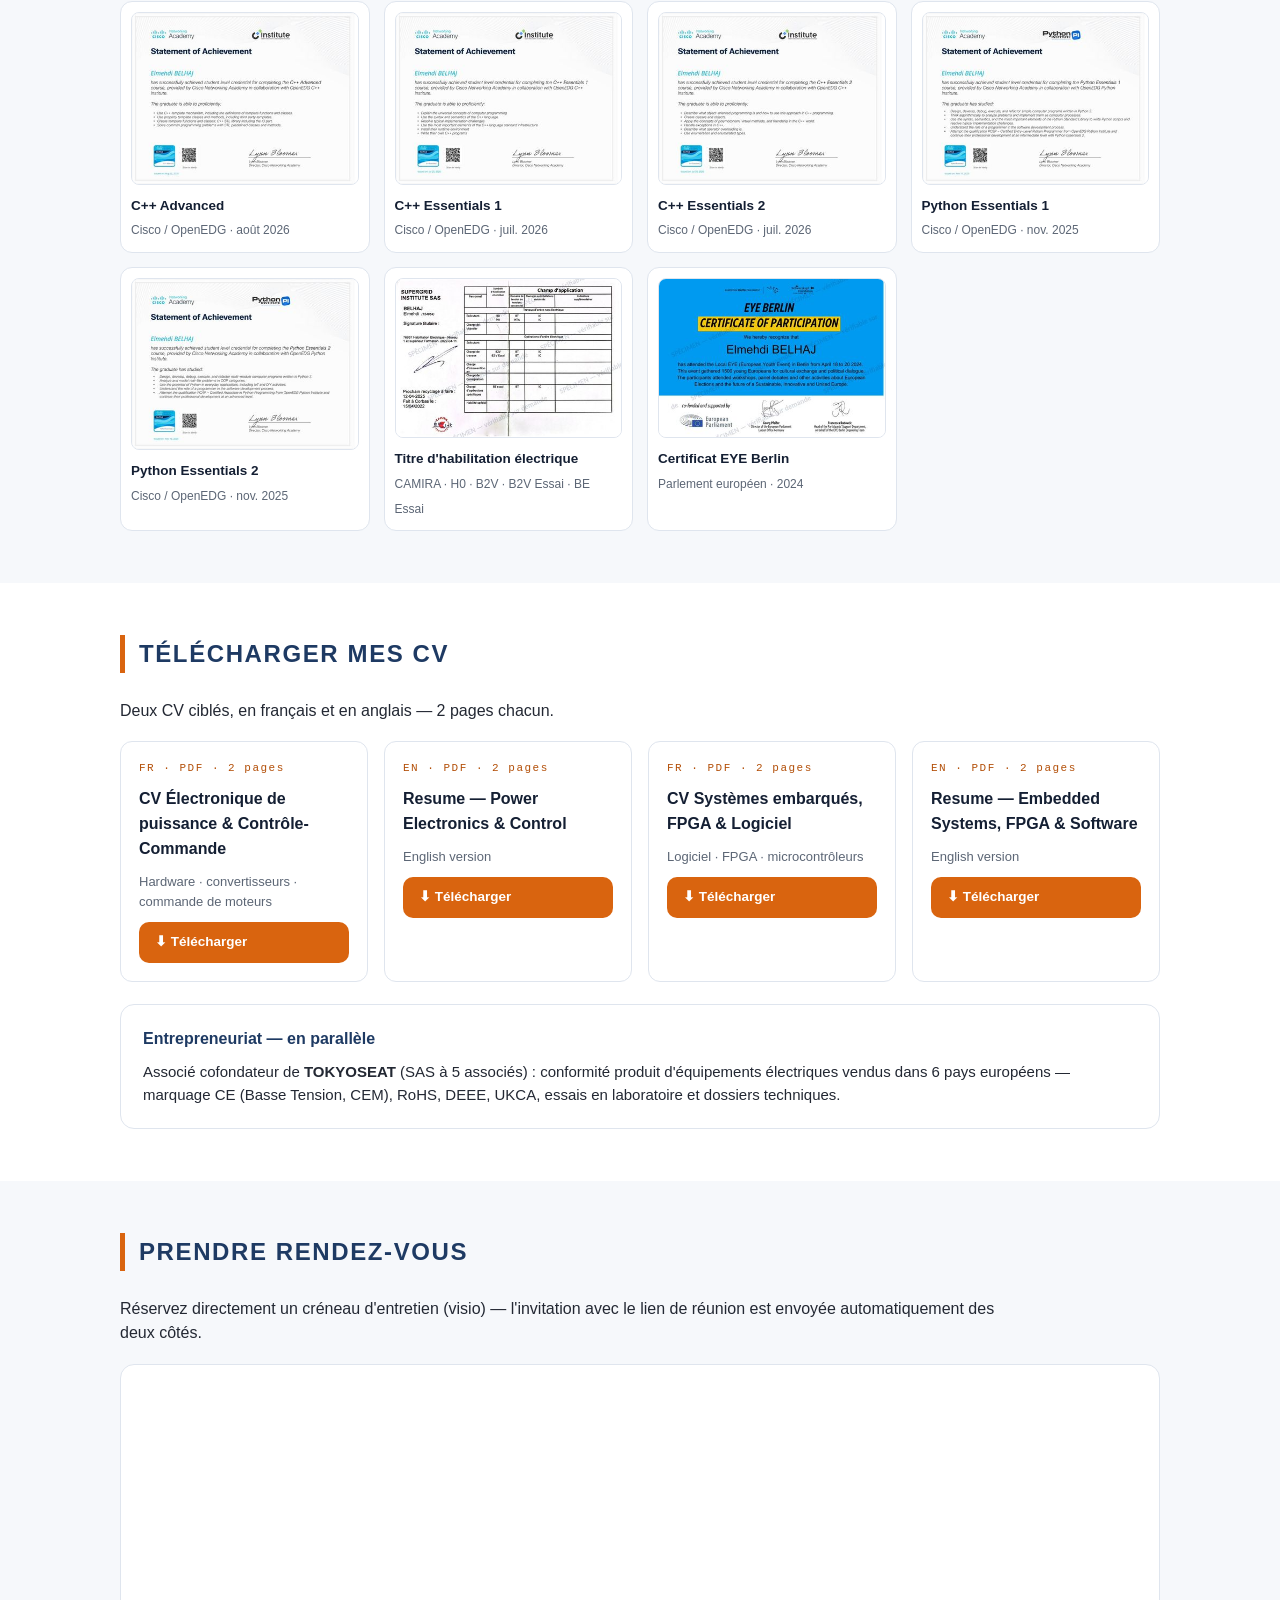
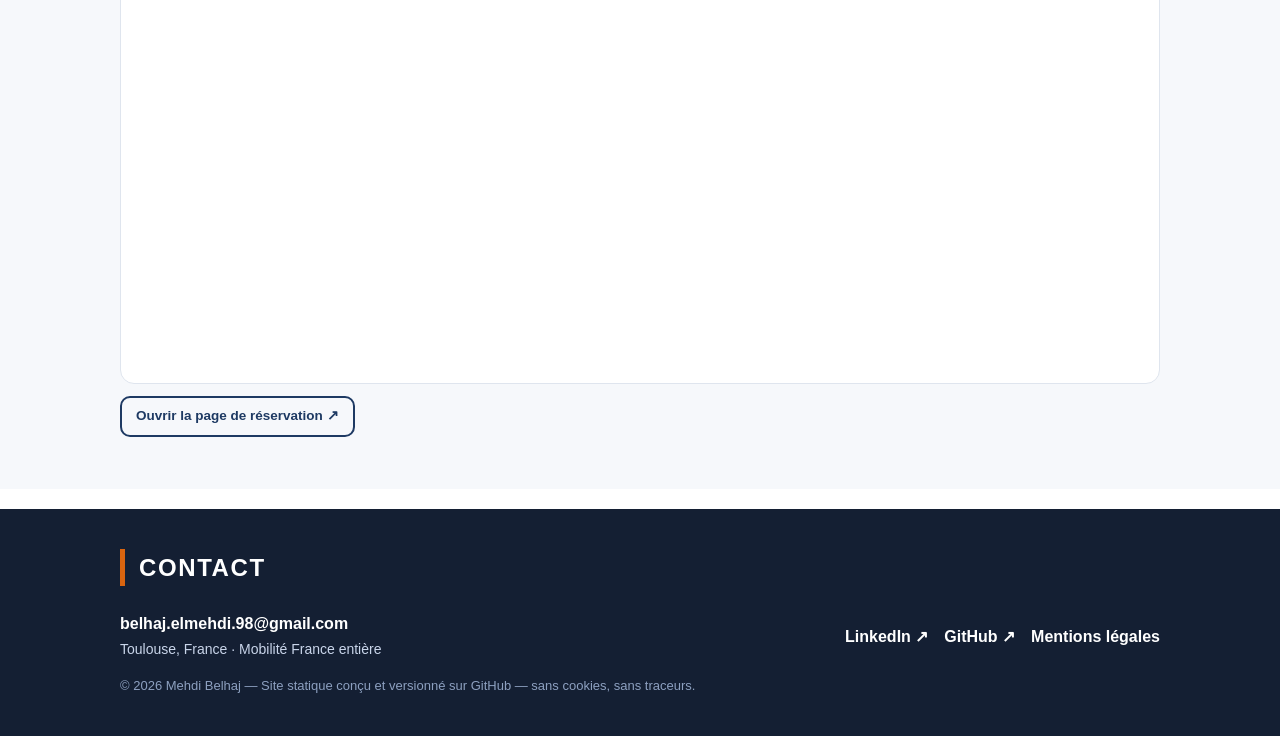
==== commit d204b2e2: "Page FR : Airbus / Crouzet depuis août 2022, expérience 3 ans Co-Authored-By: Claude Opus 5.5 <norep" ====
--- a/index.html
+++ b/index.html
@@ -2,7 +2,7 @@
 <html lang="fr"><head>
 <meta charset="utf-8"/><meta name="viewport" content="width=device-width, initial-scale=1"/>
 <title>Mehdi Belhaj — Ingénieur Électronique de Puissance &amp; Systèmes Embarqués · Toulouse</title>
-<meta name="description" content="3 ans d&#x27;expérience, dont 2,5 en aéronautique (Safran, Airbus). Deux profils : électronique de puissance, actionneurs et contrôle-commande ; systèmes embarqués, FPGA et logiciel. CV à télécharger, projets GitHub et prise de rendez-vous."/>
+<meta name="description" content="3 ans d&#x27;expérience en aéronautique (Safran, Airbus) et en R&amp;D haute tension. Deux profils : électronique de puissance, actionneurs et contrôle-commande ; systèmes embarqués, FPGA et logiciel. CV à télécharger, projets GitHub et prise de rendez-vous."/>
 <link rel="canonical" href="https://mehdi-belhaj-eea.github.io/"/>
 <link rel="alternate" hreflang="fr" href="https://mehdi-belhaj-eea.github.io/"/>
 <link rel="alternate" hreflang="en" href="https://mehdi-belhaj-eea.github.io/en/"/>
@@ -11,7 +11,7 @@
 <link rel="icon" href="favicon.svg" type="image/svg+xml"/>
 <link rel="icon" type="image/png" sizes="64x64" href="assets/img/favicon-64.png"/>
 <meta property="og:type" content="profile"/><meta property="og:title" content="Mehdi Belhaj — Ingénieur Électronique de Puissance &amp; Systèmes Embarqués · Toulouse"/>
-<meta property="og:description" content="3 ans d&#x27;expérience, dont 2,5 en aéronautique (Safran, Airbus). Deux profils : électronique de puissance, actionneurs et contrôle-commande ; systèmes embarqués, FPGA et logiciel. CV à télécharger, projets GitHub et prise de rendez-vous."/>
+<meta property="og:description" content="3 ans d&#x27;expérience en aéronautique (Safran, Airbus) et en R&amp;D haute tension. Deux profils : électronique de puissance, actionneurs et contrôle-commande ; systèmes embarqués, FPGA et logiciel. CV à télécharger, projets GitHub et prise de rendez-vous."/>
 <meta property="og:site_name" content="Mehdi Belhaj"/><meta property="og:locale" content="fr_FR"/>
 <meta property="og:image" content="https://mehdi-belhaj-eea.github.io/assets/img/og-card-2026-fr.jpg"/>
 <meta property="og:image:secure_url" content="https://mehdi-belhaj-eea.github.io/assets/img/og-card-2026-fr.jpg"/>
@@ -19,7 +19,7 @@
 <meta property="og:image:alt" content="Mehdi Belhaj — Ingénieur Électronique de Puissance &amp; Systèmes Embarqués"/>
 <meta property="og:url" content="https://mehdi-belhaj-eea.github.io/"/>
 <meta name="twitter:card" content="summary_large_image"/>
-<meta name="twitter:title" content="Mehdi Belhaj — Ingénieur Électronique de Puissance &amp; Systèmes Embarqués · Toulouse"/><meta name="twitter:description" content="3 ans d&#x27;expérience, dont 2,5 en aéronautique (Safran, Airbus). Deux profils : électronique de puissance, actionneurs et contrôle-commande ; systèmes embarqués, FPGA et logiciel. CV à télécharger, projets GitHub et prise de rendez-vous."/>
+<meta name="twitter:title" content="Mehdi Belhaj — Ingénieur Électronique de Puissance &amp; Systèmes Embarqués · Toulouse"/><meta name="twitter:description" content="3 ans d&#x27;expérience en aéronautique (Safran, Airbus) et en R&amp;D haute tension. Deux profils : électronique de puissance, actionneurs et contrôle-commande ; systèmes embarqués, FPGA et logiciel. CV à télécharger, projets GitHub et prise de rendez-vous."/>
 <meta name="twitter:image" content="https://mehdi-belhaj-eea.github.io/assets/img/og-card-2026-fr.jpg"/>
 <link rel="stylesheet" href="assets/css/site.css"/>
 <script type="application/ld+json">{"@context":"https://schema.org","@type":"Person","name":"Mehdi Belhaj","jobTitle":"Ingénieur Électronique de Puissance & Systèmes Embarqués","address":{"@type":"PostalAddress","addressLocality":"Toulouse","addressCountry":"FR"},"url":"https://mehdi-belhaj-eea.github.io","sameAs":["https://linkedin.com/in/mehdi-belhaj-eea","https://github.com/mehdi-belhaj-eea","https://www.credly.com/users/elmehdi-belhaj"]}</script>
@@ -37,9 +37,9 @@
 <div class="eyebrow">PORTFOLIO · 2026</div>
 <h1>MEHDI BELHAJ</h1>
 <div class="role">Ingénieur Électronique de Puissance &amp; Systèmes Embarqués</div>
-<div class="tag">Deux casquettes : <b>hardware</b> — électronique de puissance, actionneurs, contrôle-commande — et <b>logiciel</b> — systèmes embarqués, FPGA, C / C++ / Python. 3 ans d'expérience, dont 2,5 en aéronautique, jusqu'au niveau DAL&nbsp;A.</div>
+<div class="tag">Deux casquettes : <b>hardware</b> — électronique de puissance, actionneurs, contrôle-commande — et <b>logiciel</b> — systèmes embarqués, FPGA, C / C++ / Python. 3 ans d'expérience, en aéronautique jusqu'au niveau DAL&nbsp;A.</div>
 <div class="chips"><span class="chip">270 / 540 VDC</span><span class="chip">SiC 10&nbsp;kW</span><span class="chip">DO-160G · DAL&nbsp;A</span><span class="chip">PSIM · Simulink</span><span class="chip">FPGA · VHDL · NIOS II</span><span class="chip">C · C++ · Python</span></div>
-<div class="ibar"><div class="ib"><div class="il">DISPONIBILITÉ</div><div class="iv hot">Immédiate</div></div><div class="ib"><div class="il">EXPÉRIENCE</div><div class="iv">3 ans, dont 2,5 aéro</div></div><div class="ib"><div class="il">CONTRAT</div><div class="iv">CDI · CDD · Portage</div></div><div class="ib"><div class="il">MOBILITÉ</div><div class="iv">France entière</div></div><div class="ib"><div class="il">ANGLAIS</div><div class="iv">C1 · courant</div></div></div>
+<div class="ibar"><div class="ib"><div class="il">DISPONIBILITÉ</div><div class="iv hot">Immédiate</div></div><div class="ib"><div class="il">EXPÉRIENCE</div><div class="iv">3 ans</div></div><div class="ib"><div class="il">CONTRAT</div><div class="iv">CDI · CDD · Portage</div></div><div class="ib"><div class="il">MOBILITÉ</div><div class="iv">France entière</div></div><div class="ib"><div class="il">ANGLAIS</div><div class="iv">C1 · courant</div></div></div>
 <div class="cta"><a class="btn acc" href="docs/CV_Mehdi_Belhaj_Puissance_Controle_Commande.pdf" download>⬇ CV Puissance &amp; Contrôle-Commande</a><a class="btn acc" href="docs/CV_Mehdi_Belhaj_Systemes_Embarques_FPGA_Logiciel.pdf" download>⬇ CV Systèmes Embarqués · FPGA</a><a class="btn ghost" href="#rdv">📅 Prendre rendez-vous</a></div></div>
 <div class="photo"><img src="assets/img/photo.jpg" alt="Mehdi Belhaj"/></div>
 </div></div>
@@ -48,7 +48,7 @@
 <p class="lead" style="margin-bottom:24px">Selon le poste, je mets en avant l'une ou l'autre casquette. Les deux s'appuient sur la même expérience aéronautique — Safran Ventilation Systems, Airbus / Crouzet — et sur un Master EEA en électronique de puissance, actionneurs et commande.</p>
 <div class="hats"><div class="hat hw"><span class="lbl">CASQUETTE HARDWARE</span><h3>Électronique de puissance · Actionneurs · Contrôle-commande</h3><ul><li>Convertisseurs haute tension 270 / 540 VDC : Flyback multi-sorties, Buck, LDO, onduleur triphasé SiC 10&nbsp;kW, drivers de grille isolés avec DESAT.</li><li>CEM et protections DO-160G — sections 16 (cat. D), 21 (cat. H), 22 (cat. A3), 25 (cat. A) : filtres de mode commun et différentiel, précharge, foudre, ESD, isolement en altitude.</li><li>Modélisation et commande de moteurs et de convertisseurs : correcteurs PI / PID, boucles de courant, de vitesse et de position, stabilité.</li><li>Conception et intégration de cartes : schémas OrCAD, préimplantation 3D KiCad, routage IPC-2221, PCB 6 couches ; transformateurs spécifiés pour les fournisseurs, dossiers de justification et plans de test.</li></ul><div class="ptags tight"><span class="ptag">PSIM</span><span class="ptag">LTspice</span><span class="ptag">Saber</span><span class="ptag">MATLAB / Simulink / Simscape</span><span class="ptag">Scilab / Xcos</span><span class="ptag">OrCAD</span><span class="ptag">KiCad</span></div><div class="dl"><a class="btn acc sm" href="docs/CV_Mehdi_Belhaj_Puissance_Controle_Commande.pdf" download>⬇ CV français</a><a class="btn line sm" href="docs/CV_Mehdi_Belhaj_Power_Electronics_Control_EN.pdf" download>⬇ English resume</a></div></div><div class="hat sw"><span class="lbl">CASQUETTE LOGICIEL</span><h3>Systèmes embarqués · FPGA · Logiciel</h3><ul><li>Cartes de commande à microcontrôleur TMS320 C2000 : UART, SPI, I2C, RS422, PWM, ADC, acquisition 24 bits.</li><li>Logiciel critique DAL&nbsp;A : contribution au logiciel équipement, au séquenceur et aux autotests BITE.</li><li>FPGA : VHDL sur Cyclone IV et processeur NIOS II — commande d'un moteur BLDC validée sur moteur réel.</li><li>C, C++17 et Python certifiés (330 h) ; projets publics testés en intégration continue.</li></ul><div class="ptags tight"><span class="ptag">VHDL</span><span class="ptag">Quartus</span><span class="ptag">Qsys</span><span class="ptag">NIOS II</span><span class="ptag">C</span><span class="ptag">C++17</span><span class="ptag">Python</span><span class="ptag">PyTest</span><span class="ptag">GoogleTest</span><span class="ptag">Git</span></div><div class="dl"><a class="btn acc sm" href="docs/CV_Mehdi_Belhaj_Systemes_Embarques_FPGA_Logiciel.pdf" download>⬇ CV français</a><a class="btn line sm" href="docs/CV_Mehdi_Belhaj_Embedded_Systems_FPGA_Software_EN.pdf" download>⬇ English resume</a></div></div></div></div></section>
 
-<section id="exp" class="alt"><div class="wrap"><h2>Expériences</h2><div class="tl"><div class="job"><div class="lg"><img src="assets/img/safran.png" alt="Safran Ventilation Systems"/></div><div class="jt"><b>Ingénieur Électronique de Puissance &amp; Hardware</b> <span class="c">— Safran Ventilation Systems</span> <span class="date">Nov. 2023 – Mai 2025</span><div class="meta">Via Centum T&amp;S · Blagnac · maquette 270 VDC · DO-160G : réseau cat. D, CEM cat. H</div><p style="margin-top:6px;font-size:15px">Passage au 270 VDC d'un ventilateur aéronautique conçu pour le 115 VAC : carte d'entrée de 1&nbsp;890&nbsp;W à 9 fonctions justifiées — anti-retour, précharge, détection de perte de phase en moins de 4&nbsp;ms, maintien des alimentations 200&nbsp;ms, foudre (cat. A3), ESD 15 kV, filtre CEM. Alimentation Flyback isolée multi-sorties (132 kHz) et spécification de son transformateur pour le fournisseur (STB) ; filtre CEM catégorie H dimensionné par simulation de l'onduleur et du moteur (PSIM, LTspice) ; cahier des charges de routage PCB 6 couches ; dossier de justification (DJD), plans de test HW et CEM et instruction de test sur banc automatique.</p><div class="ptags"><span class="tlab">Outils</span><span class="ptag">PSIM</span><span class="ptag">LTspice</span><span class="ptag">Mathcad</span><span class="ptag">OrCAD Capture CIS</span><span class="ptag">Windchill PLM</span><span class="ptag">Creo View</span></div><div class="res"><b>Résultats :</b> faisabilité du 270 VDC démontrée avec un impact minimal sur le logiciel et la mécanique.</div></div></div><div class="job"><div class="lg"><img src="assets/img/airbus.png" alt="Airbus / Crouzet"/></div><div class="jt"><b>Ingénieur Électronique de Puissance &amp; Systèmes Embarqués — R&amp;D</b> <span class="c">— Airbus / Crouzet</span> <span class="date">Déc. 2022 – Nov. 2023</span><div class="meta">Via Serma Ingénierie · Toulouse · programme Zéro Émission · DAL&nbsp;A · ABD0100</div><p style="margin-top:6px;font-size:15px">Électronique de commande d'un actionneur électromécanique de spoiler déployé en moins de 130&nbsp;ms contre les rafales : 3 cartes empilées (CPU, HVDC ±270 V, onduleur), volume électronique cible de 65 × 65 × 170 mm. Onduleur SiC 10&nbsp;kW pour moteur BLDC (drivers UCC21750 dimensionnés, DESAT), Flyback quasi-résonant 540 → 24 V et 2 transformateurs spécifiés pour le fournisseur ; préimplantation 3D des cartes sous KiCad avec les mécaniciens ; carte CPU à microcontrôleur TMS320F280049 et contribution au logiciel bas niveau DAL&nbsp;A (séquenceur, BITE) ; modèle Simulink du moteur BLDC et asservissement de position.</p><div class="ptags"><span class="tlab">Outils</span><span class="ptag">MATLAB / Simulink / Simscape</span><span class="ptag">Scilab / Xcos</span><span class="ptag">PSIM</span><span class="ptag">LTspice</span><span class="ptag">OrCAD</span><span class="ptag">KiCad (3D)</span></div><div class="res"><b>Résultats :</b> contrainte de 130&nbsp;ms validée en simulation ; architecture hardware approuvée en revues Airbus et Crouzet.</div></div></div><div class="job"><div class="lg"><img src="assets/img/supergrid.png" alt="SuperGrid Institute"/></div><div class="jt"><b>Stage de fin d'études — R&amp;D électronique de puissance</b> <span class="c">— SuperGrid Institute</span> <span class="date">Fév. – Juil. 2022</span><div class="meta">Villeurbanne · institut de recherche sur les réseaux HVDC</div><p style="margin-top:6px;font-size:15px">Alimentation isolée des drivers de 6 MOSFET SiC 1,7&nbsp;kV en série : cascade de 12 transformateurs ferrite, modèle LTspice validé à l'oscilloscope, courants de mode commun sous fronts de 16 kV/µs, essais diélectriques.</p><div class="ptags"><span class="tlab">Outils</span><span class="ptag">LTspice</span><span class="ptag">oscilloscope</span><span class="ptag">banc diélectrique haute tension</span></div><div class="res"><b>Résultats :</b> isolement 20&nbsp;kV validé, spécifications d'industrialisation remises.</div></div></div></div></div></section>
+<section id="exp" class="alt"><div class="wrap"><h2>Expériences</h2><div class="tl"><div class="job"><div class="lg"><img src="assets/img/safran.png" alt="Safran Ventilation Systems"/></div><div class="jt"><b>Ingénieur Électronique de Puissance &amp; Hardware</b> <span class="c">— Safran Ventilation Systems</span> <span class="date">Nov. 2023 – Mai 2025</span><div class="meta">Via Centum T&amp;S · Blagnac · maquette 270 VDC · DO-160G : réseau cat. D, CEM cat. H</div><p style="margin-top:6px;font-size:15px">Passage au 270 VDC d'un ventilateur aéronautique conçu pour le 115 VAC : carte d'entrée de 1&nbsp;890&nbsp;W à 9 fonctions justifiées — anti-retour, précharge, détection de perte de phase en moins de 4&nbsp;ms, maintien des alimentations 200&nbsp;ms, foudre (cat. A3), ESD 15 kV, filtre CEM. Alimentation Flyback isolée multi-sorties (132 kHz) et spécification de son transformateur pour le fournisseur (STB) ; filtre CEM catégorie H dimensionné par simulation de l'onduleur et du moteur (PSIM, LTspice) ; cahier des charges de routage PCB 6 couches ; dossier de justification (DJD), plans de test HW et CEM et instruction de test sur banc automatique.</p><div class="ptags"><span class="tlab">Outils</span><span class="ptag">PSIM</span><span class="ptag">LTspice</span><span class="ptag">Mathcad</span><span class="ptag">OrCAD Capture CIS</span><span class="ptag">Windchill PLM</span><span class="ptag">Creo View</span></div><div class="res"><b>Résultats :</b> faisabilité du 270 VDC démontrée avec un impact minimal sur le logiciel et la mécanique.</div></div></div><div class="job"><div class="lg"><img src="assets/img/airbus.png" alt="Airbus / Crouzet"/></div><div class="jt"><b>Ingénieur Électronique de Puissance &amp; Systèmes Embarqués — R&amp;D</b> <span class="c">— Airbus / Crouzet</span> <span class="date">Août 2022 – Nov. 2023</span><div class="meta">Via Serma Ingénierie · Toulouse · programme Zéro Émission · DAL&nbsp;A · ABD0100</div><p style="margin-top:6px;font-size:15px">Électronique de commande d'un actionneur électromécanique de spoiler déployé en moins de 130&nbsp;ms contre les rafales : 3 cartes empilées (CPU, HVDC ±270 V, onduleur), volume électronique cible de 65 × 65 × 170 mm. Onduleur SiC 10&nbsp;kW pour moteur BLDC (drivers UCC21750 dimensionnés, DESAT), Flyback quasi-résonant 540 → 24 V et 2 transformateurs spécifiés pour le fournisseur ; préimplantation 3D des cartes sous KiCad avec les mécaniciens ; carte CPU à microcontrôleur TMS320F280049 et contribution au logiciel bas niveau DAL&nbsp;A (séquenceur, BITE) ; modèle Simulink du moteur BLDC et asservissement de position.</p><div class="ptags"><span class="tlab">Outils</span><span class="ptag">MATLAB / Simulink / Simscape</span><span class="ptag">Scilab / Xcos</span><span class="ptag">PSIM</span><span class="ptag">LTspice</span><span class="ptag">OrCAD</span><span class="ptag">KiCad (3D)</span></div><div class="res"><b>Résultats :</b> contrainte de 130&nbsp;ms validée en simulation ; architecture hardware approuvée en revues Airbus et Crouzet.</div></div></div><div class="job"><div class="lg"><img src="assets/img/supergrid.png" alt="SuperGrid Institute"/></div><div class="jt"><b>Stage de fin d'études — R&amp;D électronique de puissance</b> <span class="c">— SuperGrid Institute</span> <span class="date">Fév. – Juil. 2022</span><div class="meta">Villeurbanne · institut de recherche sur les réseaux HVDC</div><p style="margin-top:6px;font-size:15px">Alimentation isolée des drivers de 6 MOSFET SiC 1,7&nbsp;kV en série : cascade de 12 transformateurs ferrite, modèle LTspice validé à l'oscilloscope, courants de mode commun sous fronts de 16 kV/µs, essais diélectriques.</p><div class="ptags"><span class="tlab">Outils</span><span class="ptag">LTspice</span><span class="ptag">oscilloscope</span><span class="ptag">banc diélectrique haute tension</span></div><div class="res"><b>Résultats :</b> isolement 20&nbsp;kV validé, spécifications d'industrialisation remises.</div></div></div></div></div></section>
 
 <section id="projets"><div class="wrap"><h2>Projets</h2>
 <h3 class="sub" style="margin-top:0">Projets publics sur GitHub</h3>
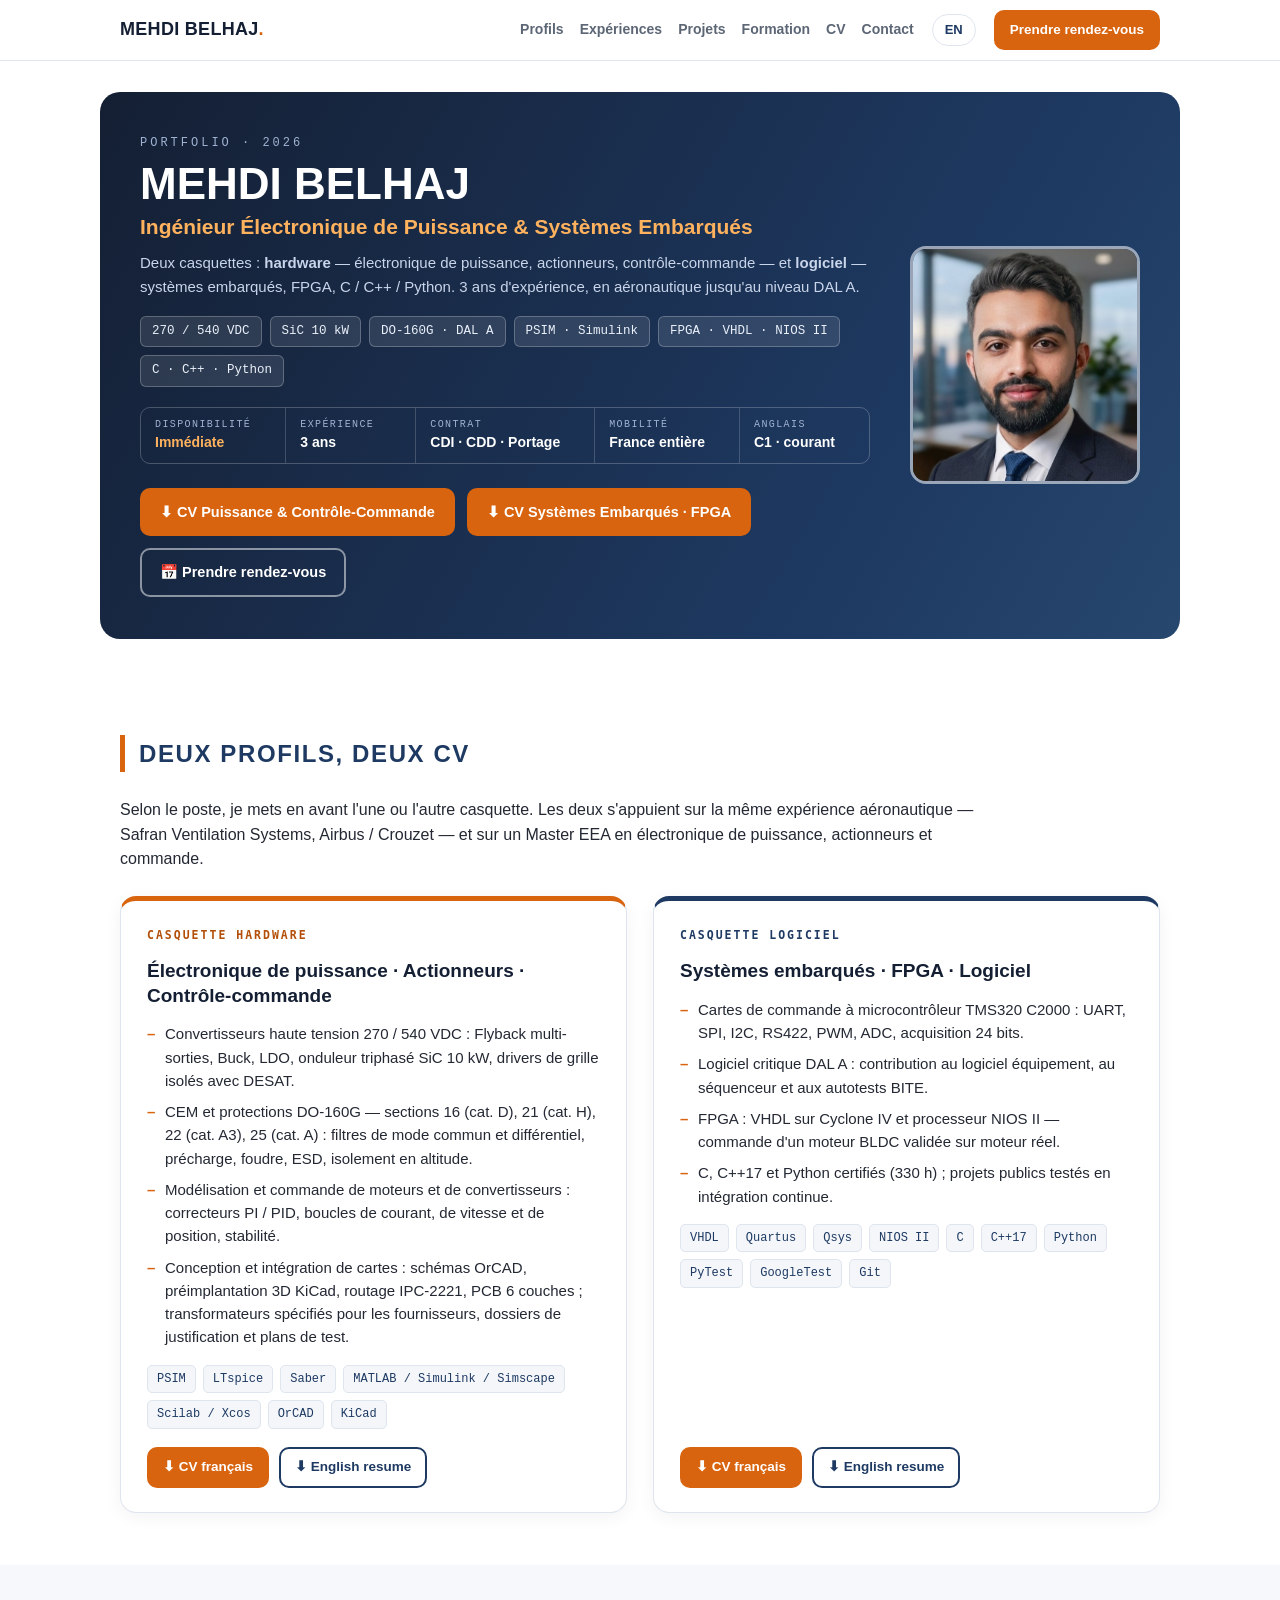
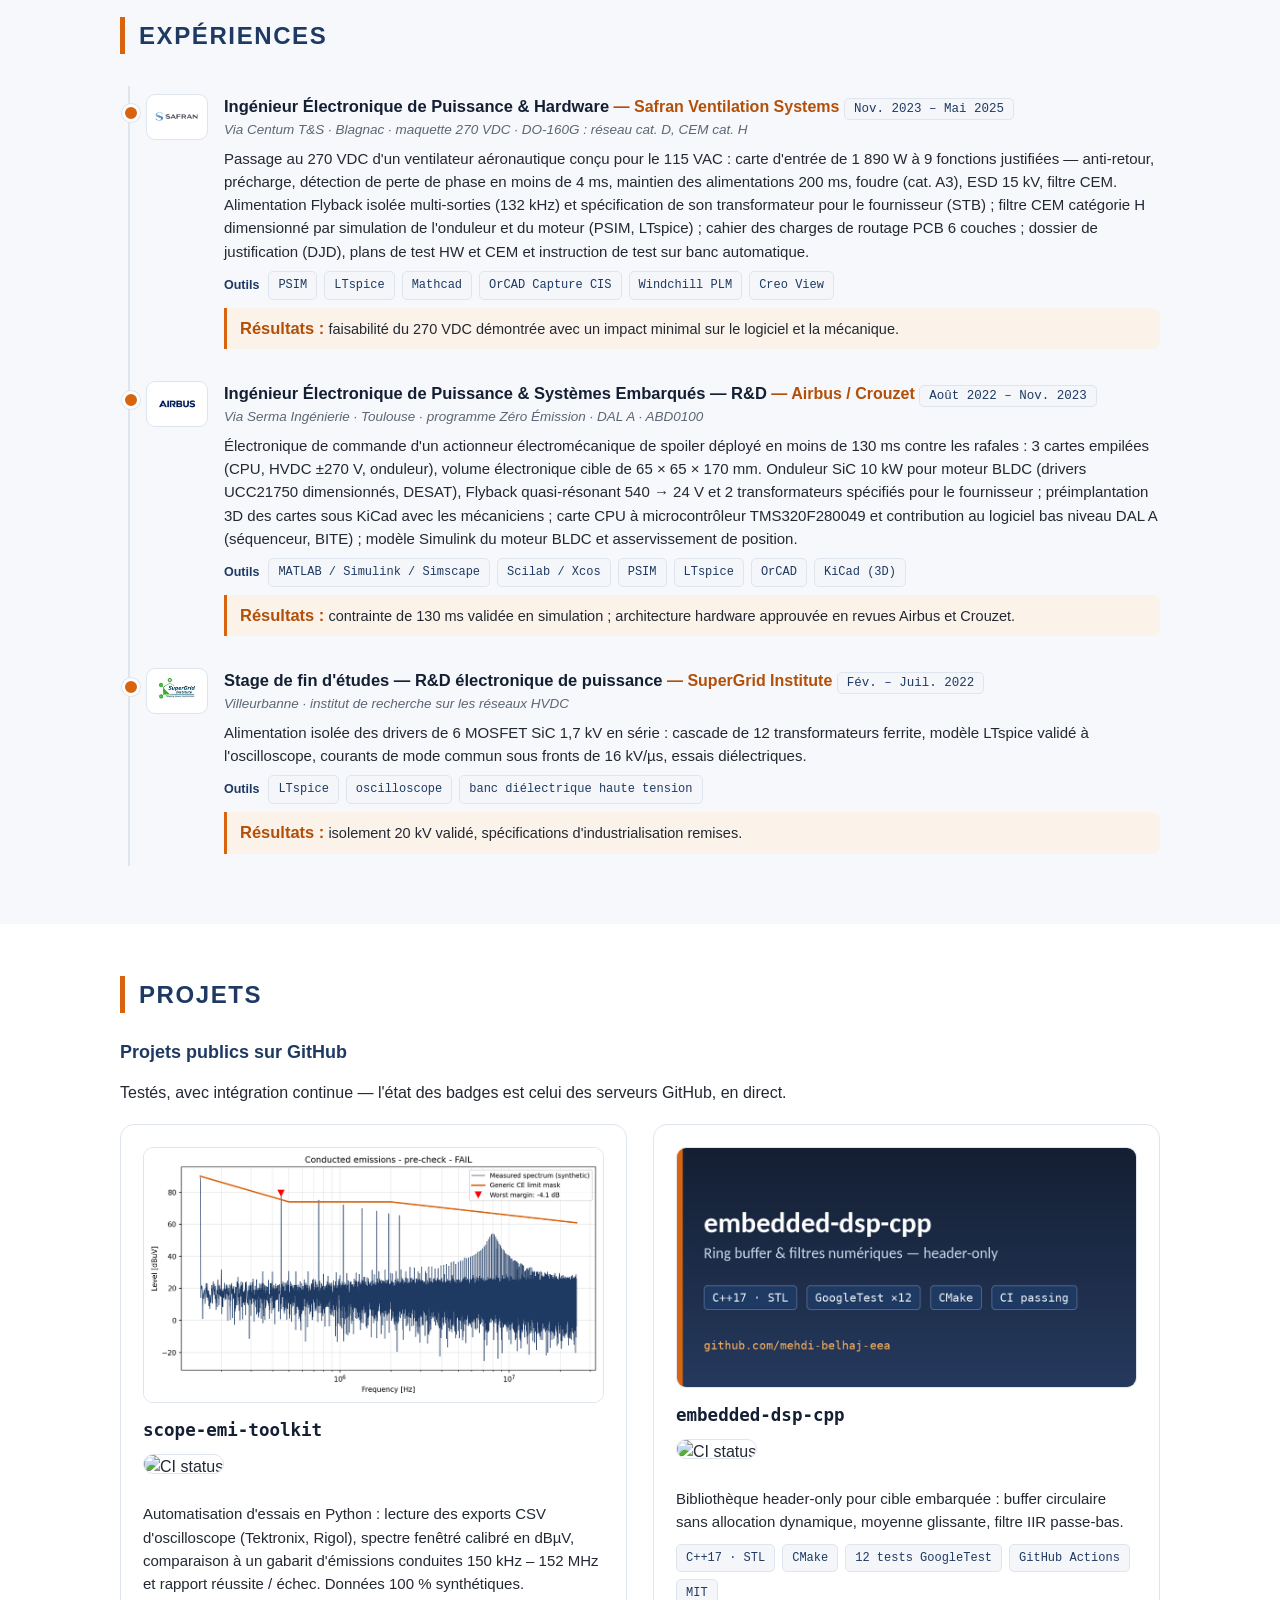
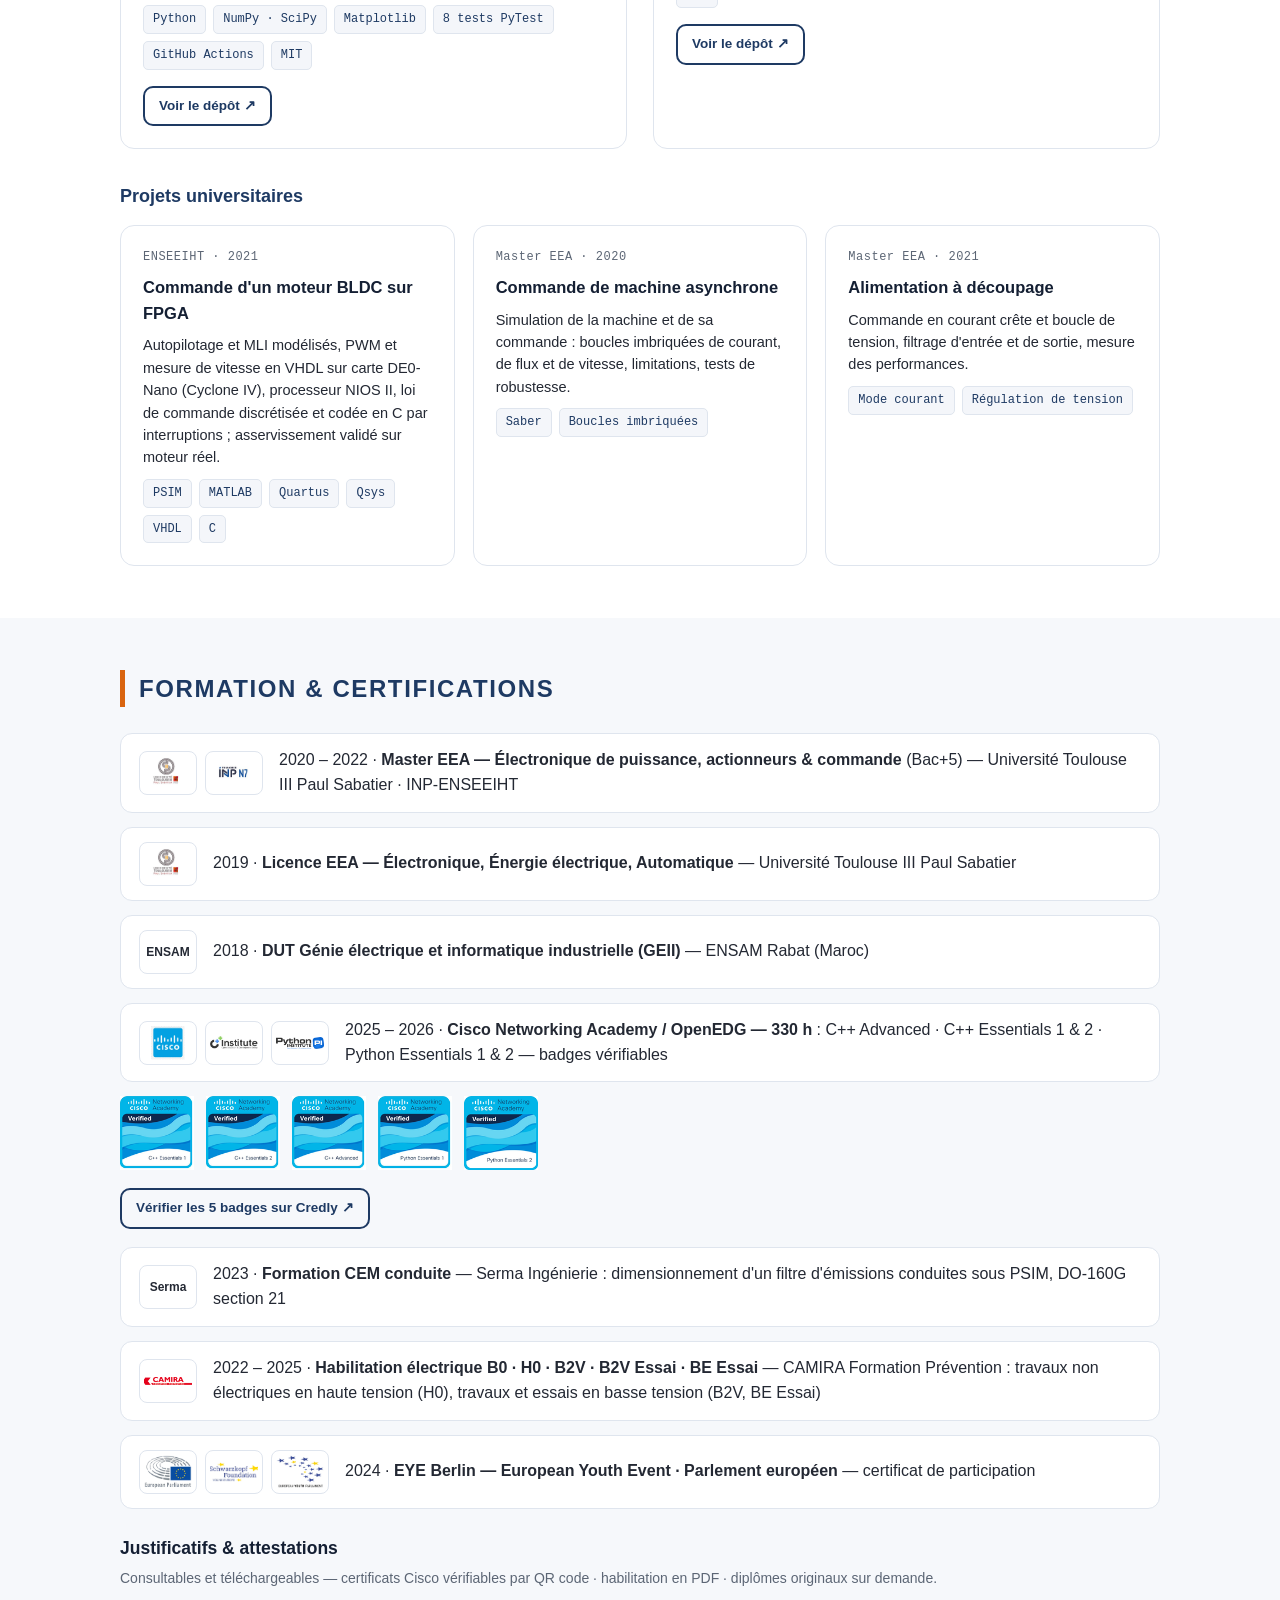
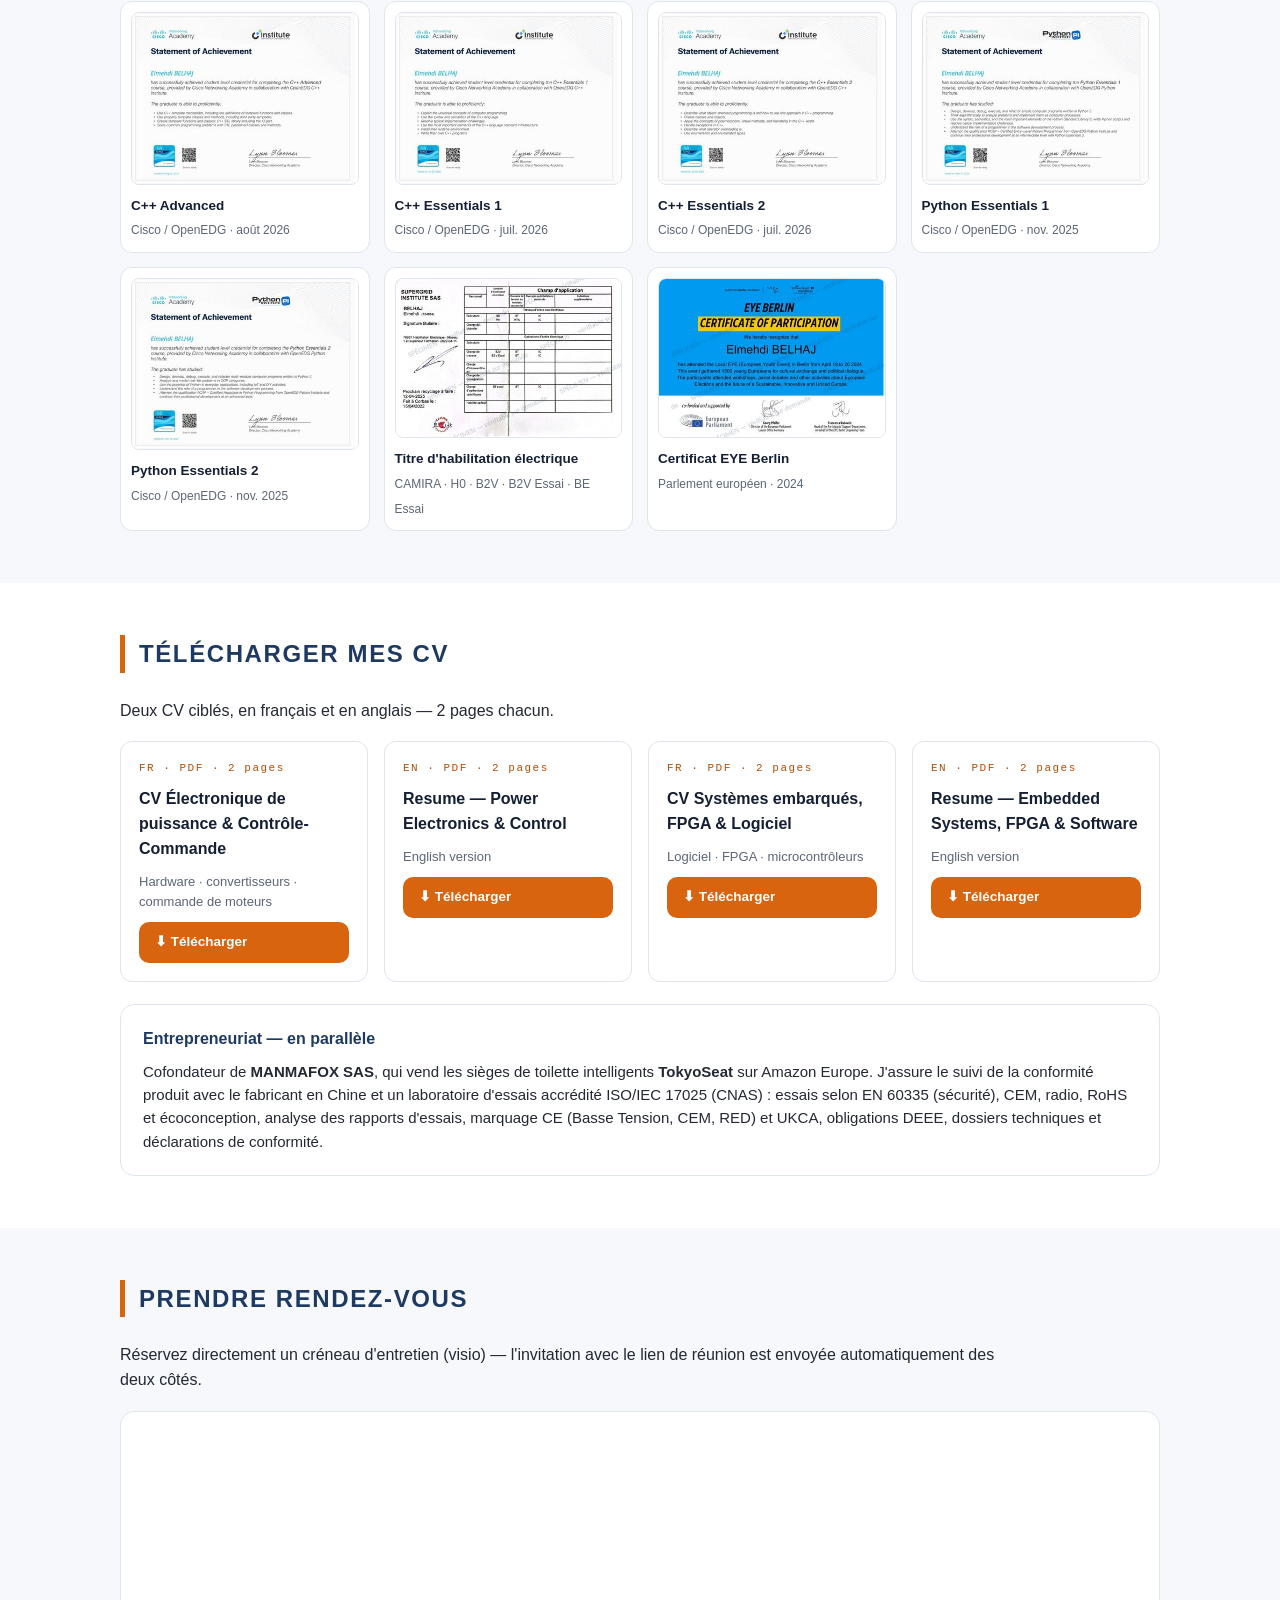
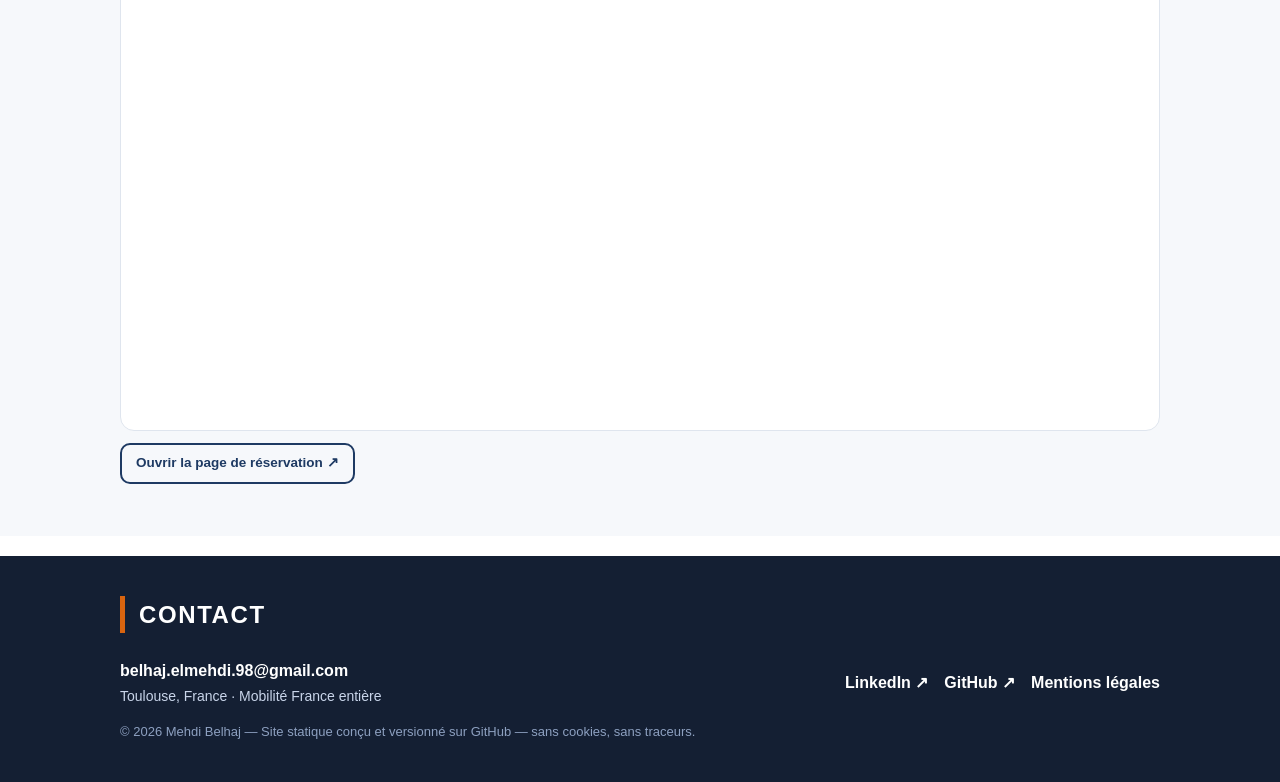
==== commit 5d8a8a97: "Update TokyoSeat compliance details and CVs MANMAFOX SAS / TokyoSeat: ISO/IEC 17025 (CNAS) test labo" ====
--- a/index.html
+++ b/index.html
@@ -70,7 +70,7 @@
 <section id="cv"><div class="wrap"><h2>Télécharger mes CV</h2>
 <p class="lead" style="margin-bottom:18px">Deux CV ciblés, en français et en anglais — 2 pages chacun.</p>
 <div class="docs"><div class="doc"><span class="l">FR · PDF · 2 pages</span><span class="t">CV Électronique de puissance &amp; Contrôle-Commande</span><span class="s">Hardware · convertisseurs · commande de moteurs</span><a class="btn acc sm" href="docs/CV_Mehdi_Belhaj_Puissance_Controle_Commande.pdf" download>⬇ Télécharger</a></div><div class="doc"><span class="l">EN · PDF · 2 pages</span><span class="t">Resume — Power Electronics &amp; Control</span><span class="s">English version</span><a class="btn acc sm" href="docs/CV_Mehdi_Belhaj_Power_Electronics_Control_EN.pdf" download>⬇ Télécharger</a></div><div class="doc"><span class="l">FR · PDF · 2 pages</span><span class="t">CV Systèmes embarqués, FPGA &amp; Logiciel</span><span class="s">Logiciel · FPGA · microcontrôleurs</span><a class="btn acc sm" href="docs/CV_Mehdi_Belhaj_Systemes_Embarques_FPGA_Logiciel.pdf" download>⬇ Télécharger</a></div><div class="doc"><span class="l">EN · PDF · 2 pages</span><span class="t">Resume — Embedded Systems, FPGA &amp; Software</span><span class="s">English version</span><a class="btn acc sm" href="docs/CV_Mehdi_Belhaj_Embedded_Systems_FPGA_Software_EN.pdf" download>⬇ Télécharger</a></div></div>
-<div class="card" style="margin-top:22px"><b style="color:var(--navy)">Entrepreneuriat — en parallèle</b><p style="margin-top:8px;font-size:15px">Associé cofondateur de <b>TOKYOSEAT</b> (SAS à 5 associés) : conformité produit d'équipements électriques vendus dans 6 pays européens — marquage CE (Basse Tension, CEM), RoHS, DEEE, UKCA, essais en laboratoire et dossiers techniques.</p></div>
+<div class="card" style="margin-top:22px"><b style="color:var(--navy)">Entrepreneuriat — en parallèle</b><p style="margin-top:8px;font-size:15px">Cofondateur de <b>MANMAFOX SAS</b>, qui vend les sièges de toilette intelligents <b>TokyoSeat</b> sur Amazon Europe. J'assure le suivi de la conformité produit avec le fabricant en Chine et un laboratoire d'essais accrédité ISO/IEC 17025 (CNAS) : essais selon EN&nbsp;60335 (sécurité), CEM, radio, RoHS et écoconception, analyse des rapports d'essais, marquage CE (Basse Tension, CEM, RED) et UKCA, obligations DEEE, dossiers techniques et déclarations de conformité.</p></div>
 </div></section>
 
 <section id="rdv" class="alt"><div class="wrap"><h2>Prendre rendez-vous</h2>
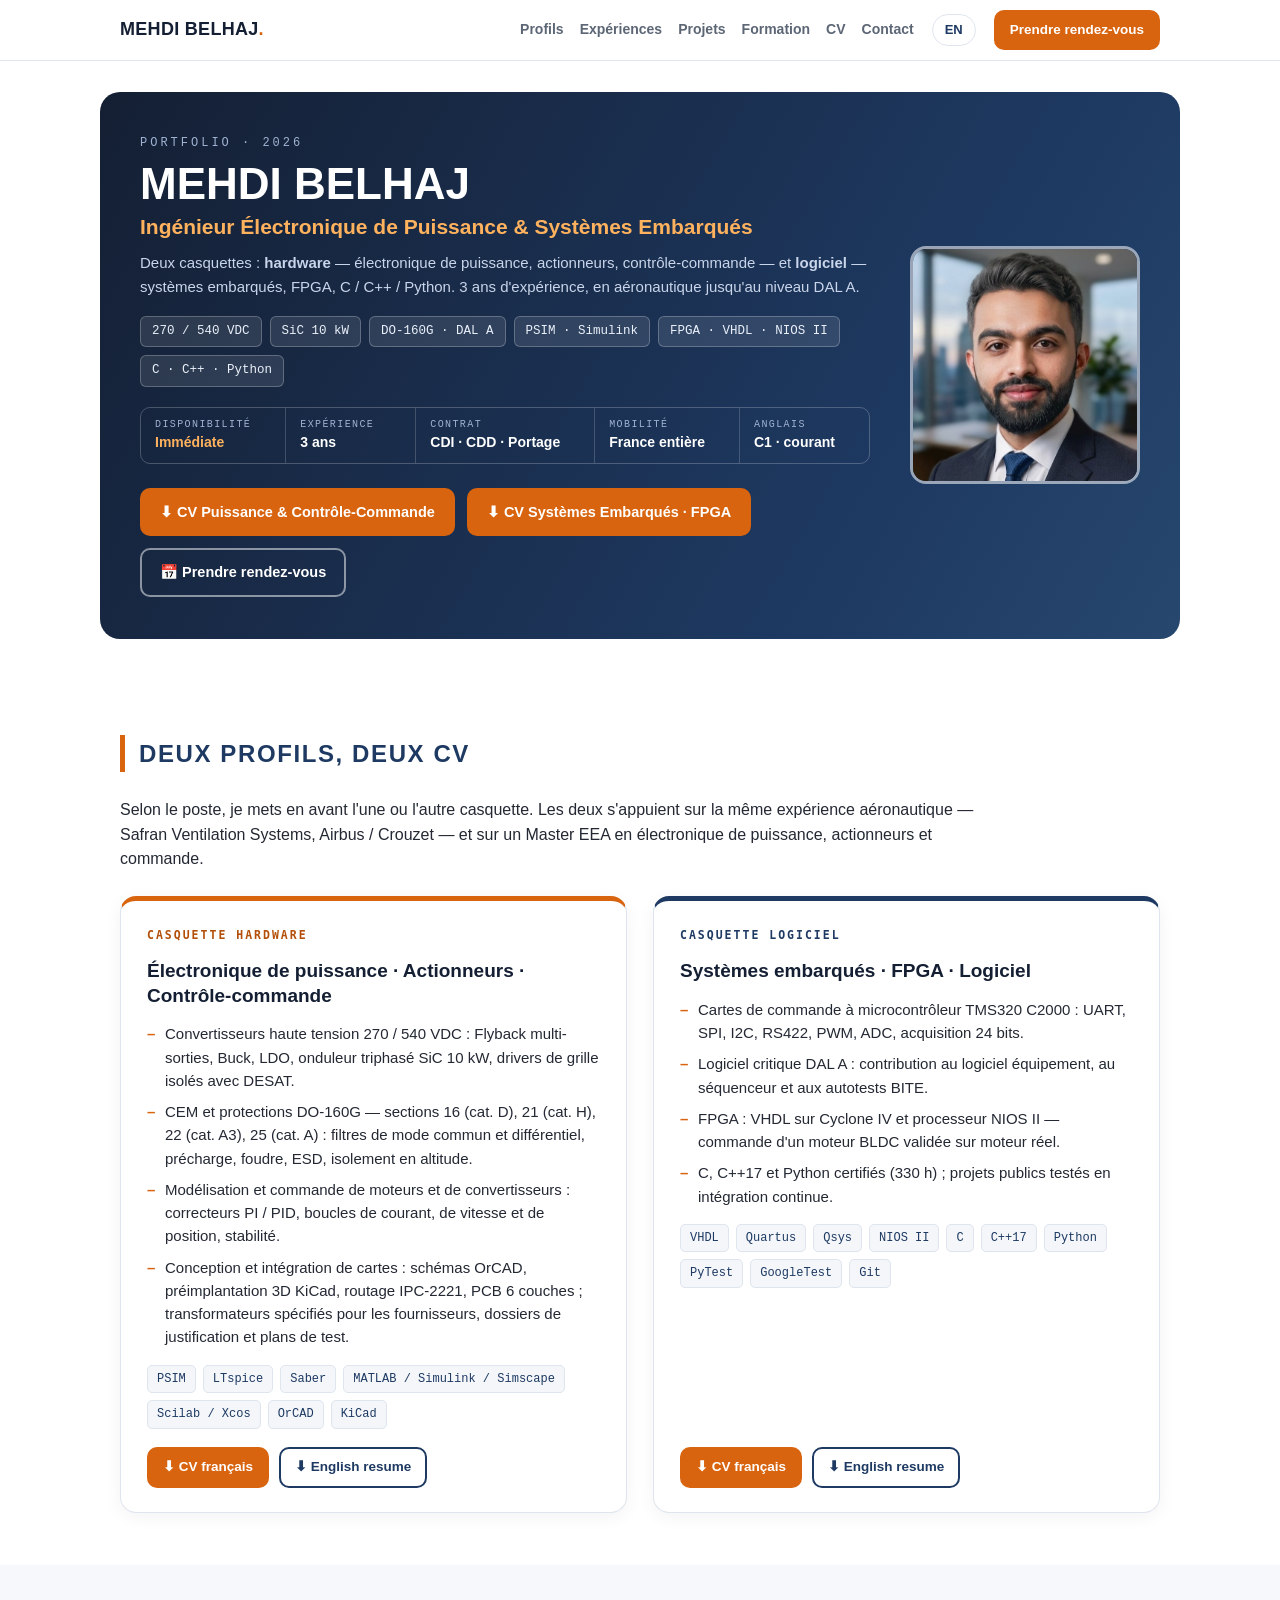
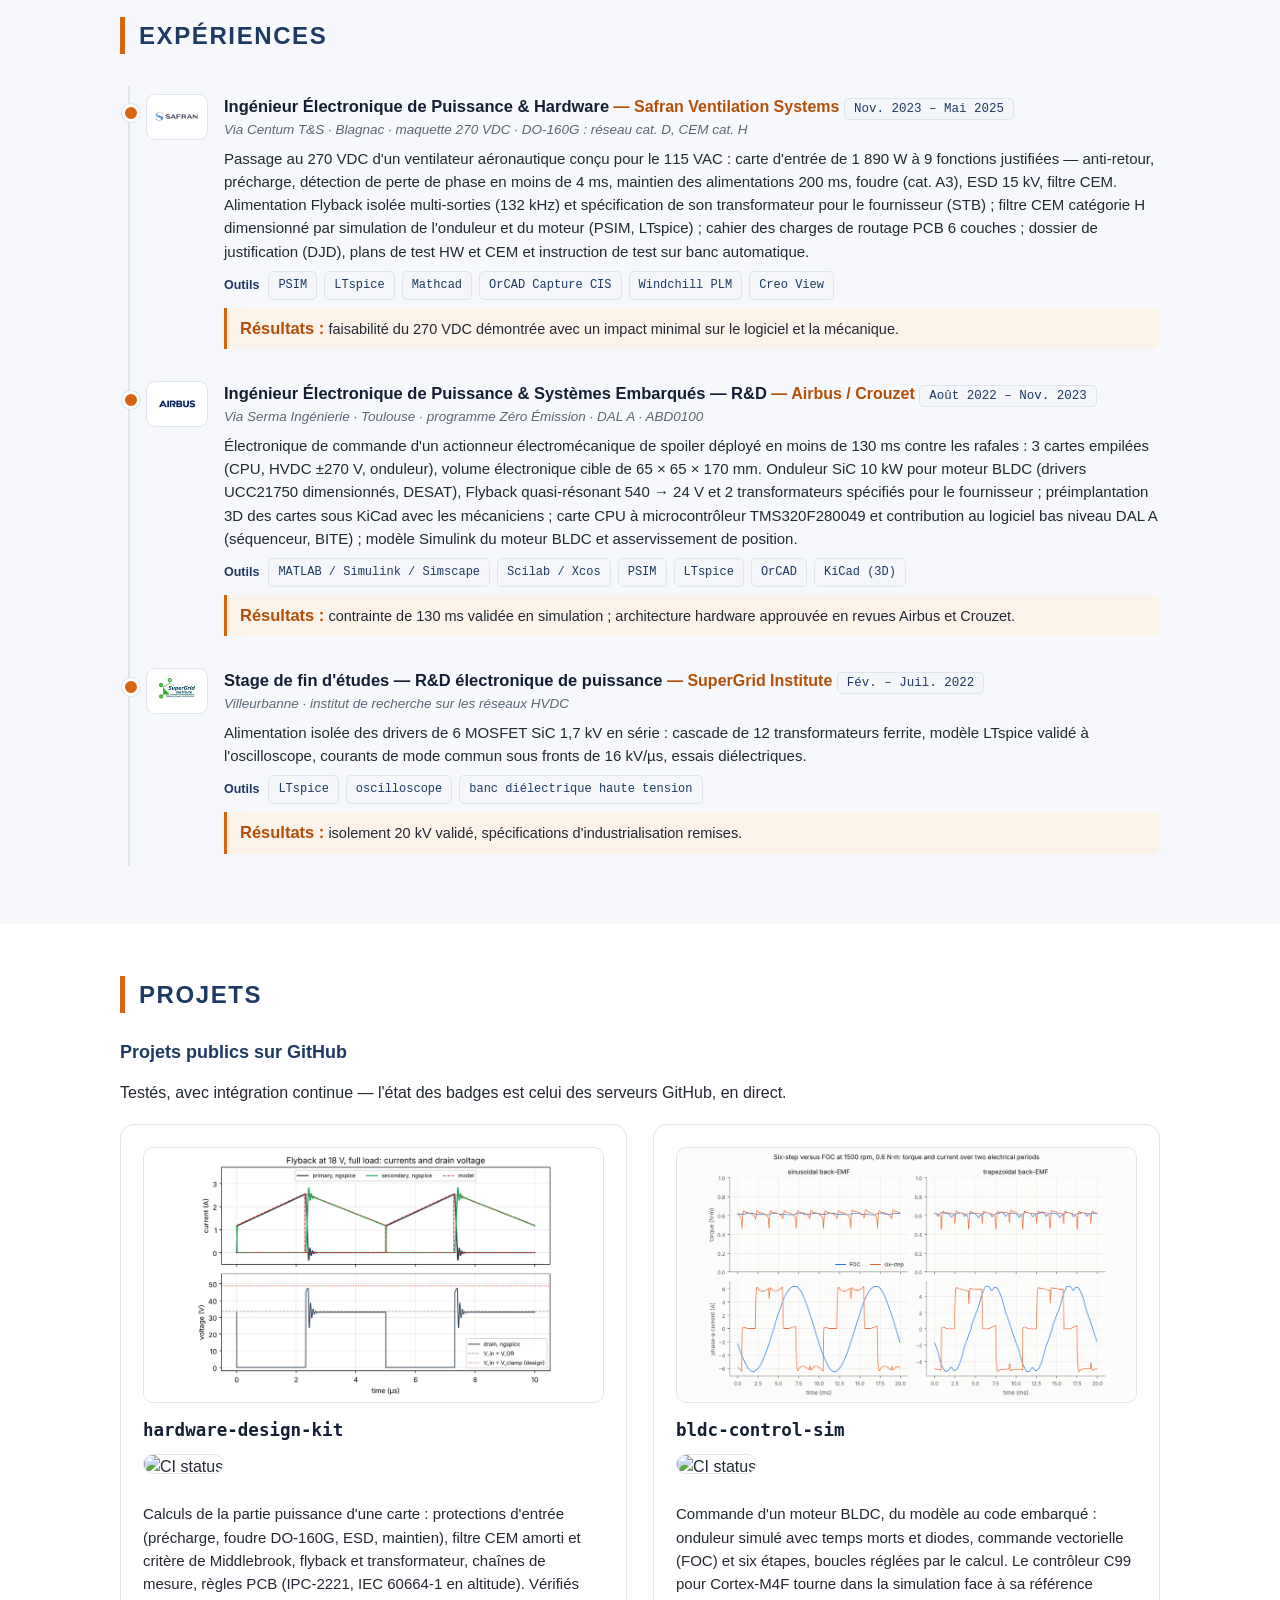
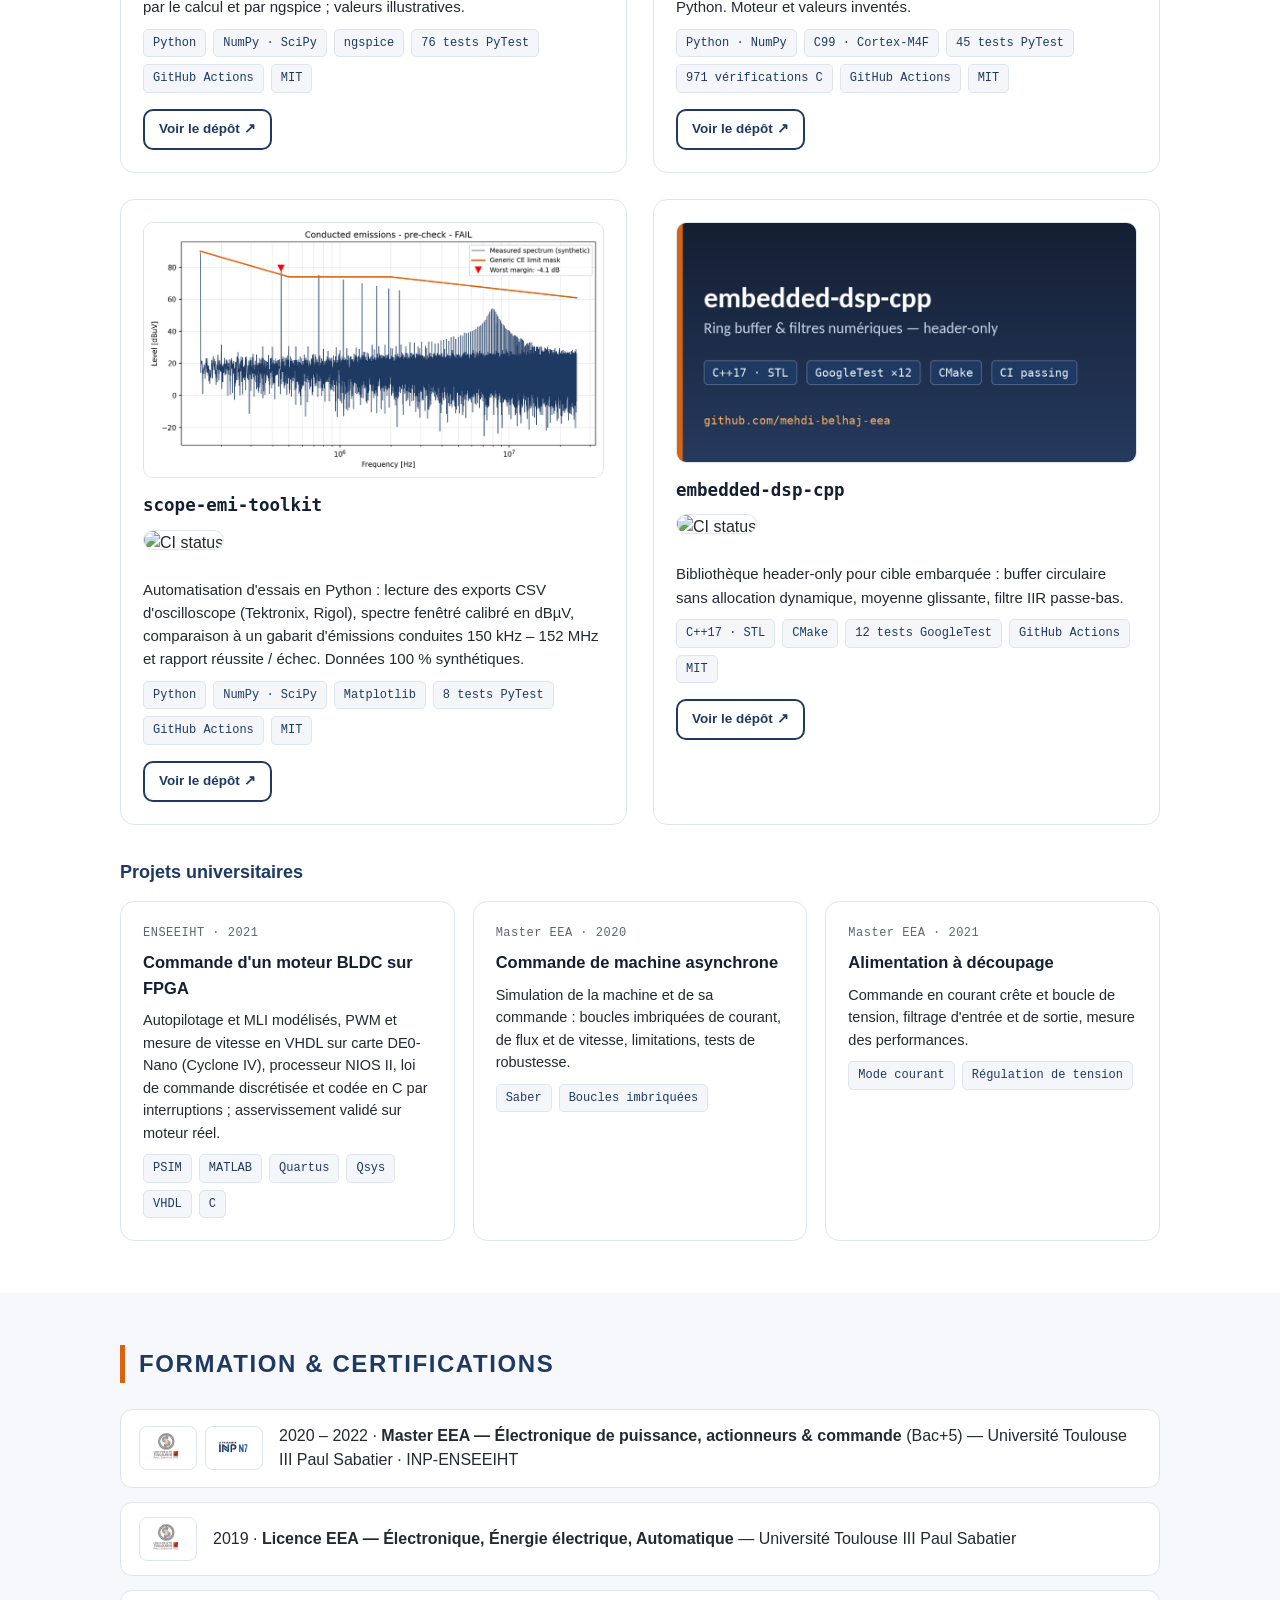
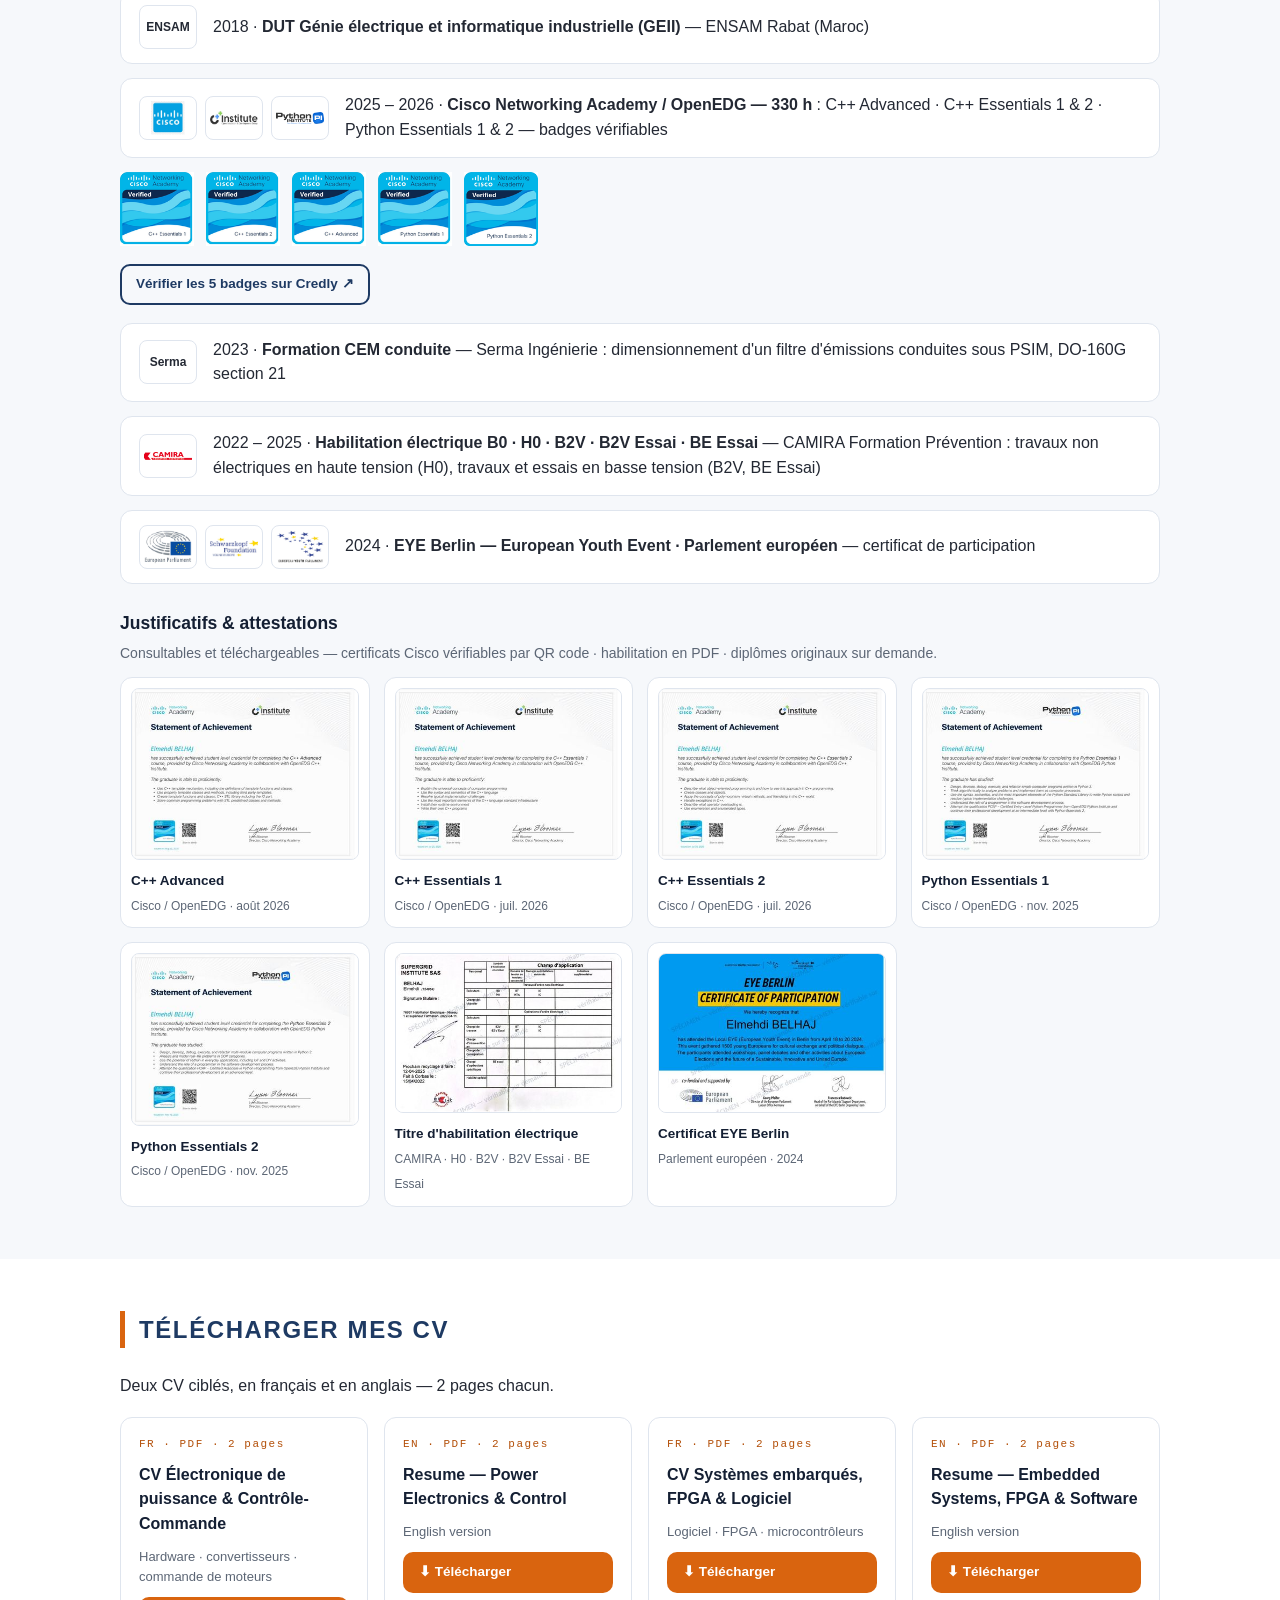
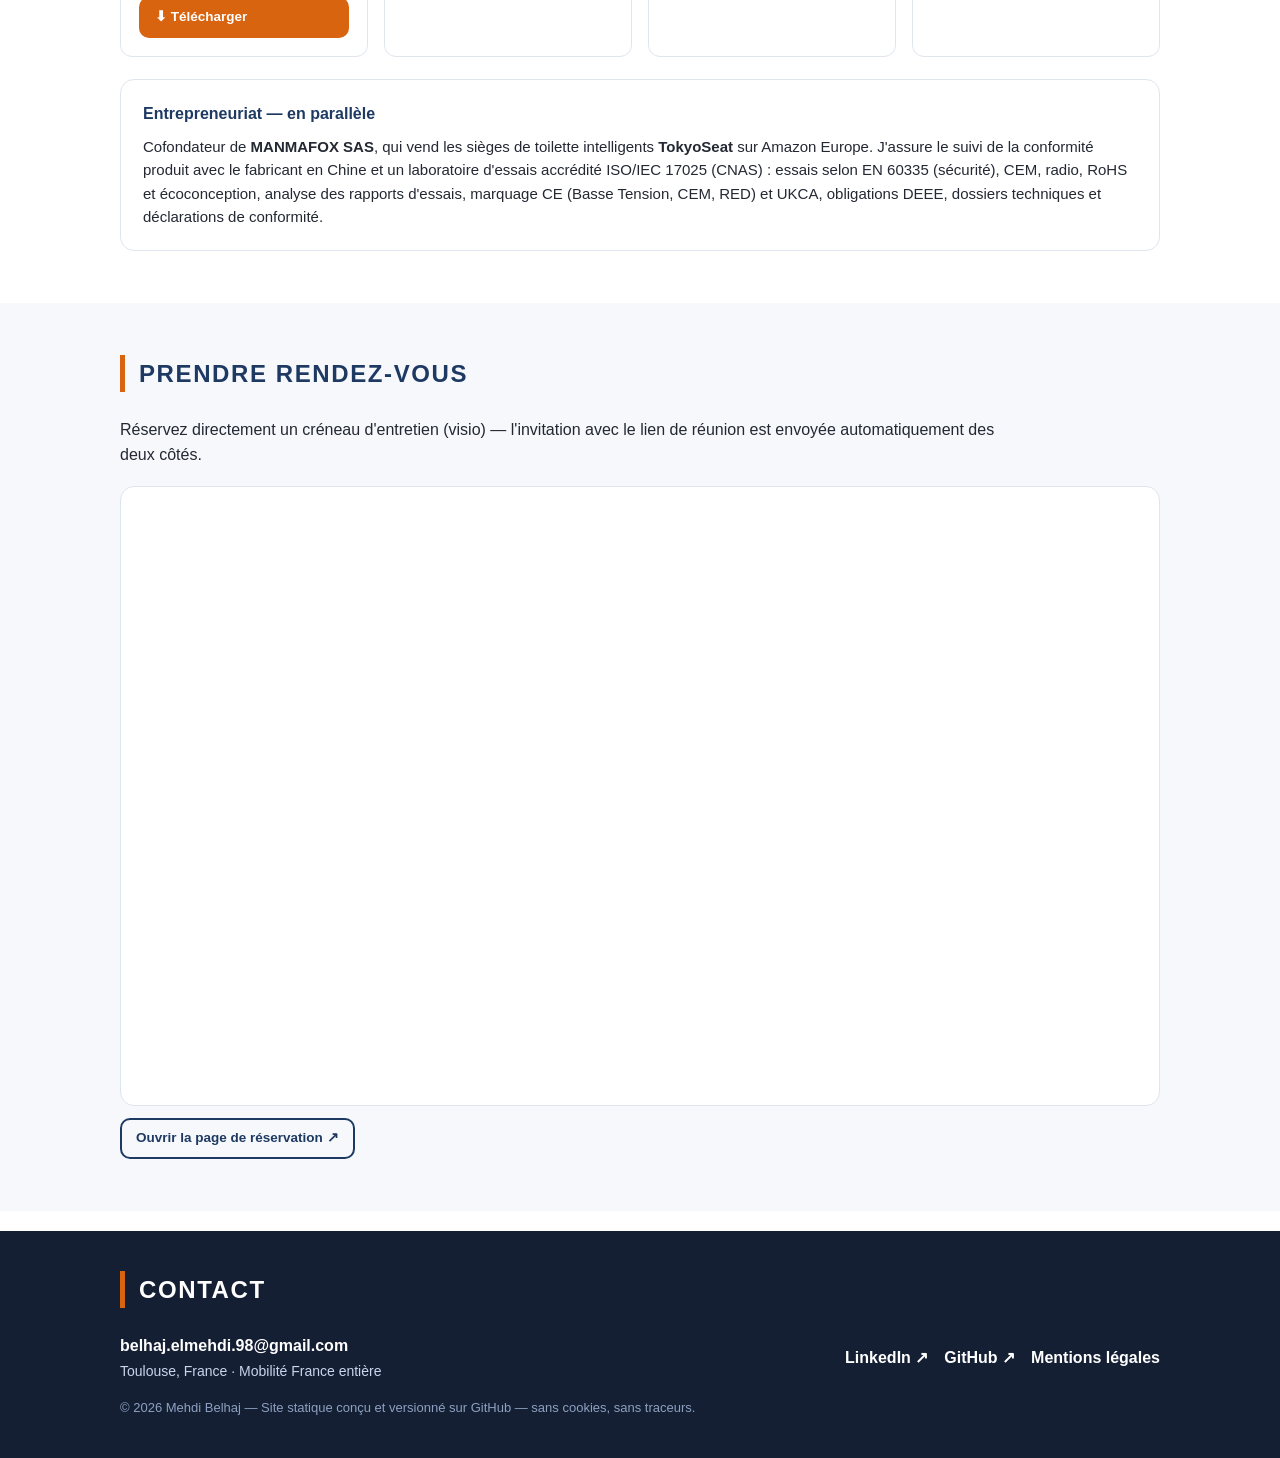
==== commit f89b7c3b: "Add hardware-design-kit and bldc-control-sim to the projects; update the CVs Two project cards (FR a" ====
--- a/index.html
+++ b/index.html
@@ -53,7 +53,7 @@
 <section id="projets"><div class="wrap"><h2>Projets</h2>
 <h3 class="sub" style="margin-top:0">Projets publics sur GitHub</h3>
 <p class="lead" style="margin-bottom:18px">Testés, avec intégration continue — l'état des badges est celui des serveurs GitHub, en direct.</p>
-<div class="grid2"><div class="card proj"><img src="assets/img/report.png" alt="scope-emi-toolkit" loading="lazy"/><h3 class="mono">scope-emi-toolkit</h3><div class="badges-ci"><img src="https://github.com/mehdi-belhaj-eea/scope-emi-toolkit/actions/workflows/ci.yml/badge.svg" alt="CI status"/></div><p style="font-size:15px">Automatisation d'essais en Python : lecture des exports CSV d'oscilloscope (Tektronix, Rigol), spectre fenêtré calibré en dBµV, comparaison à un gabarit d'émissions conduites 150 kHz – 152 MHz et rapport réussite / échec. Données 100 % synthétiques.</p><div class="ptags"><span class="ptag">Python</span><span class="ptag">NumPy · SciPy</span><span class="ptag">Matplotlib</span><span class="ptag">8 tests PyTest</span><span class="ptag">GitHub Actions</span><span class="ptag">MIT</span></div><a class="btn line sm" href="https://github.com/mehdi-belhaj-eea/scope-emi-toolkit" target="_blank" rel="noopener">Voir le dépôt ↗</a></div><div class="card proj"><img src="assets/img/card-dsp.png" alt="embedded-dsp-cpp" loading="lazy"/><h3 class="mono">embedded-dsp-cpp</h3><div class="badges-ci"><img src="https://github.com/mehdi-belhaj-eea/embedded-dsp-cpp/actions/workflows/ci.yml/badge.svg" alt="CI status"/></div><p style="font-size:15px">Bibliothèque header-only pour cible embarquée : buffer circulaire sans allocation dynamique, moyenne glissante, filtre IIR passe-bas.</p><div class="ptags"><span class="ptag">C++17 · STL</span><span class="ptag">CMake</span><span class="ptag">12 tests GoogleTest</span><span class="ptag">GitHub Actions</span><span class="ptag">MIT</span></div><a class="btn line sm" href="https://github.com/mehdi-belhaj-eea/embedded-dsp-cpp" target="_blank" rel="noopener">Voir le dépôt ↗</a></div></div>
+<div class="grid2"><div class="card proj"><img src="assets/img/card-hdk.png" alt="hardware-design-kit" loading="lazy"/><h3 class="mono">hardware-design-kit</h3><div class="badges-ci"><img src="https://github.com/mehdi-belhaj-eea/hardware-design-kit/actions/workflows/ci.yml/badge.svg" alt="CI status"/></div><p style="font-size:15px">Calculs de la partie puissance d'une carte : protections d'entrée (précharge, foudre DO-160G, ESD, maintien), filtre CEM amorti et critère de Middlebrook, flyback et transformateur, chaînes de mesure, règles PCB (IPC-2221, IEC 60664-1 en altitude). Vérifiés par le calcul et par ngspice ; valeurs illustratives.</p><div class="ptags"><span class="ptag">Python</span><span class="ptag">NumPy · SciPy</span><span class="ptag">ngspice</span><span class="ptag">76 tests PyTest</span><span class="ptag">GitHub Actions</span><span class="ptag">MIT</span></div><a class="btn line sm" href="https://github.com/mehdi-belhaj-eea/hardware-design-kit" target="_blank" rel="noopener">Voir le dépôt ↗</a></div><div class="card proj"><img src="assets/img/card-bldc.png" alt="bldc-control-sim" loading="lazy"/><h3 class="mono">bldc-control-sim</h3><div class="badges-ci"><img src="https://github.com/mehdi-belhaj-eea/bldc-control-sim/actions/workflows/ci.yml/badge.svg" alt="CI status"/></div><p style="font-size:15px">Commande d'un moteur BLDC, du modèle au code embarqué : onduleur simulé avec temps morts et diodes, commande vectorielle (FOC) et six étapes, boucles réglées par le calcul. Le contrôleur C99 pour Cortex-M4F tourne dans la simulation face à sa référence Python. Moteur et valeurs inventés.</p><div class="ptags"><span class="ptag">Python · NumPy</span><span class="ptag">C99 · Cortex-M4F</span><span class="ptag">45 tests PyTest</span><span class="ptag">971 vérifications C</span><span class="ptag">GitHub Actions</span><span class="ptag">MIT</span></div><a class="btn line sm" href="https://github.com/mehdi-belhaj-eea/bldc-control-sim" target="_blank" rel="noopener">Voir le dépôt ↗</a></div><div class="card proj"><img src="assets/img/report.png" alt="scope-emi-toolkit" loading="lazy"/><h3 class="mono">scope-emi-toolkit</h3><div class="badges-ci"><img src="https://github.com/mehdi-belhaj-eea/scope-emi-toolkit/actions/workflows/ci.yml/badge.svg" alt="CI status"/></div><p style="font-size:15px">Automatisation d'essais en Python : lecture des exports CSV d'oscilloscope (Tektronix, Rigol), spectre fenêtré calibré en dBµV, comparaison à un gabarit d'émissions conduites 150 kHz – 152 MHz et rapport réussite / échec. Données 100 % synthétiques.</p><div class="ptags"><span class="ptag">Python</span><span class="ptag">NumPy · SciPy</span><span class="ptag">Matplotlib</span><span class="ptag">8 tests PyTest</span><span class="ptag">GitHub Actions</span><span class="ptag">MIT</span></div><a class="btn line sm" href="https://github.com/mehdi-belhaj-eea/scope-emi-toolkit" target="_blank" rel="noopener">Voir le dépôt ↗</a></div><div class="card proj"><img src="assets/img/card-dsp.png" alt="embedded-dsp-cpp" loading="lazy"/><h3 class="mono">embedded-dsp-cpp</h3><div class="badges-ci"><img src="https://github.com/mehdi-belhaj-eea/embedded-dsp-cpp/actions/workflows/ci.yml/badge.svg" alt="CI status"/></div><p style="font-size:15px">Bibliothèque header-only pour cible embarquée : buffer circulaire sans allocation dynamique, moyenne glissante, filtre IIR passe-bas.</p><div class="ptags"><span class="ptag">C++17 · STL</span><span class="ptag">CMake</span><span class="ptag">12 tests GoogleTest</span><span class="ptag">GitHub Actions</span><span class="ptag">MIT</span></div><a class="btn line sm" href="https://github.com/mehdi-belhaj-eea/embedded-dsp-cpp" target="_blank" rel="noopener">Voir le dépôt ↗</a></div></div>
 <h3 class="sub">Projets universitaires</h3>
 <div class="grid3"><div class="card up"><span class="when">ENSEEIHT · 2021</span><h3>Commande d'un moteur BLDC sur FPGA</h3><p>Autopilotage et MLI modélisés, PWM et mesure de vitesse en VHDL sur carte DE0-Nano (Cyclone IV), processeur NIOS II, loi de commande discrétisée et codée en C par interruptions ; asservissement validé sur moteur réel.</p><div class="ptags tight"><span class="ptag">PSIM</span><span class="ptag">MATLAB</span><span class="ptag">Quartus</span><span class="ptag">Qsys</span><span class="ptag">VHDL</span><span class="ptag">C</span></div></div><div class="card up"><span class="when">Master EEA · 2020</span><h3>Commande de machine asynchrone</h3><p>Simulation de la machine et de sa commande : boucles imbriquées de courant, de flux et de vitesse, limitations, tests de robustesse.</p><div class="ptags tight"><span class="ptag">Saber</span><span class="ptag">Boucles imbriquées</span></div></div><div class="card up"><span class="when">Master EEA · 2021</span><h3>Alimentation à découpage</h3><p>Commande en courant crête et boucle de tension, filtrage d'entrée et de sortie, mesure des performances.</p><div class="ptags tight"><span class="ptag">Mode courant</span><span class="ptag">Régulation de tension</span></div></div></div></div></section>
 
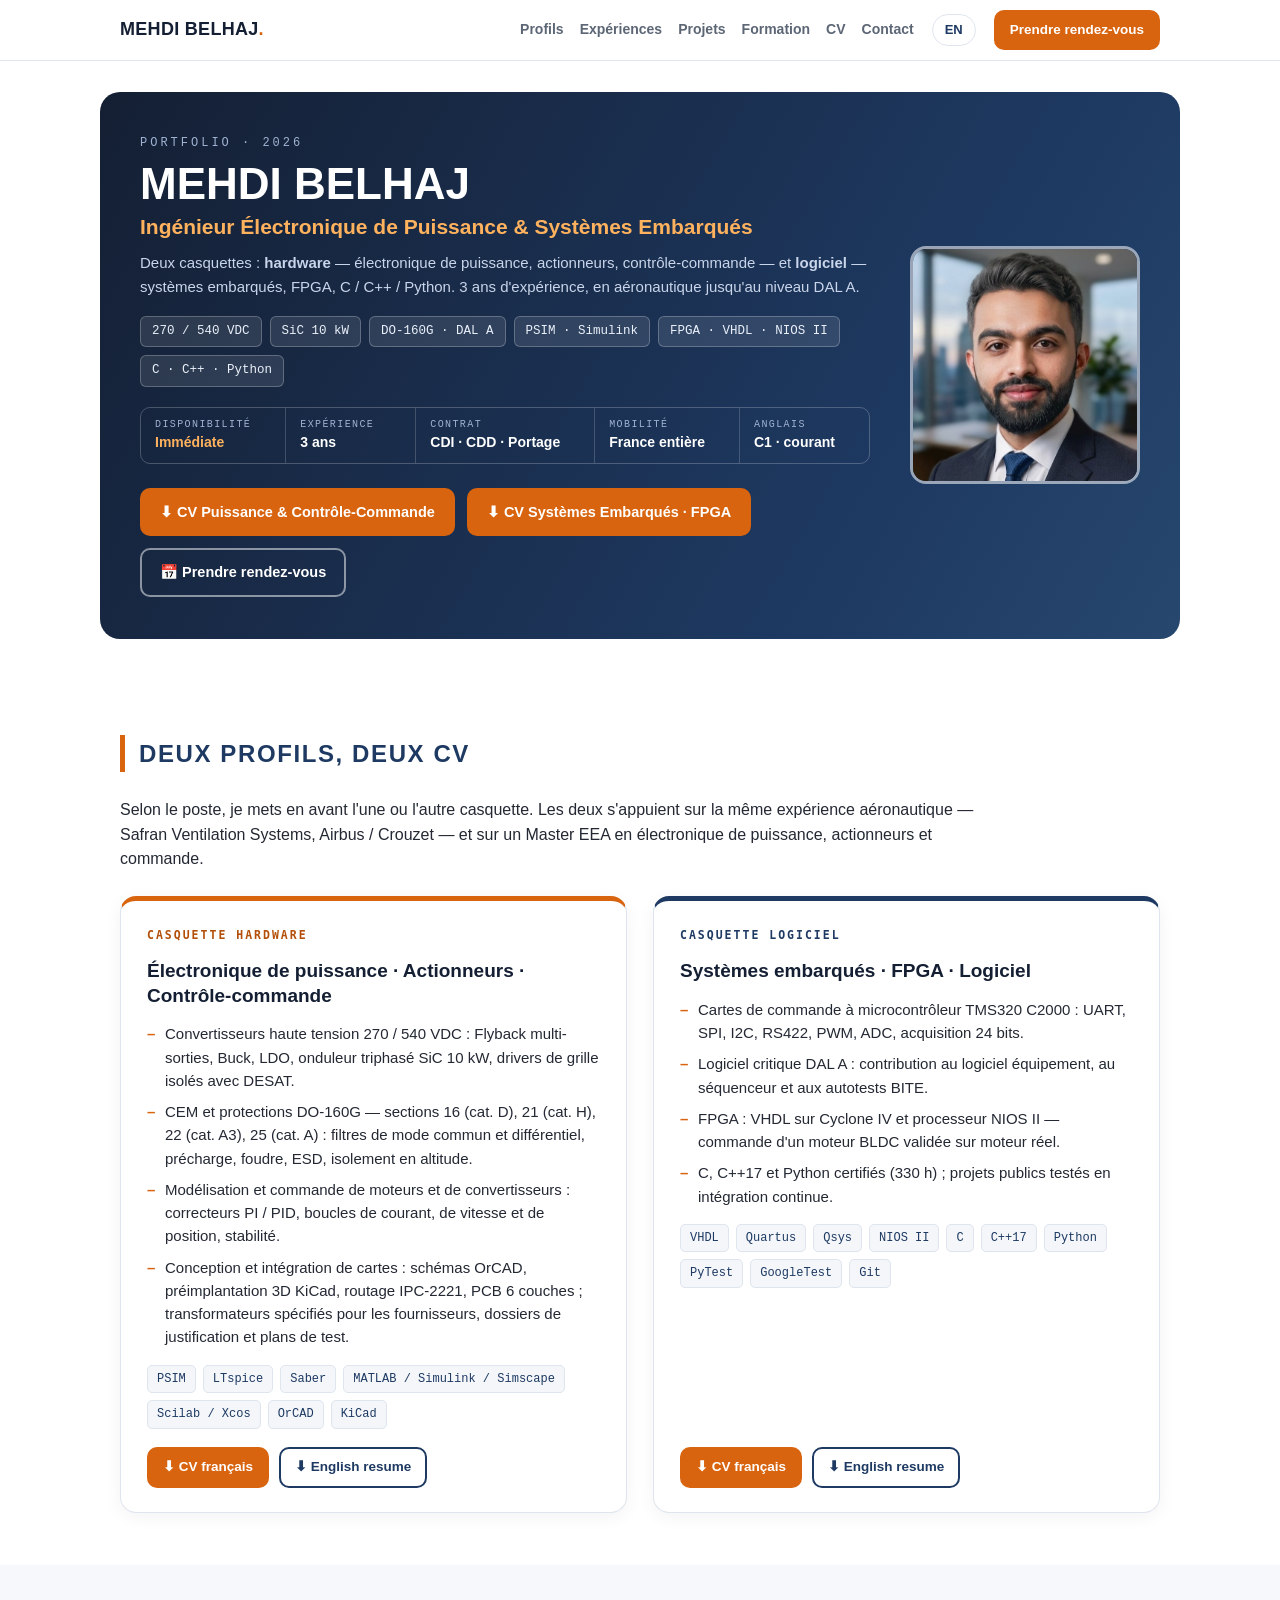
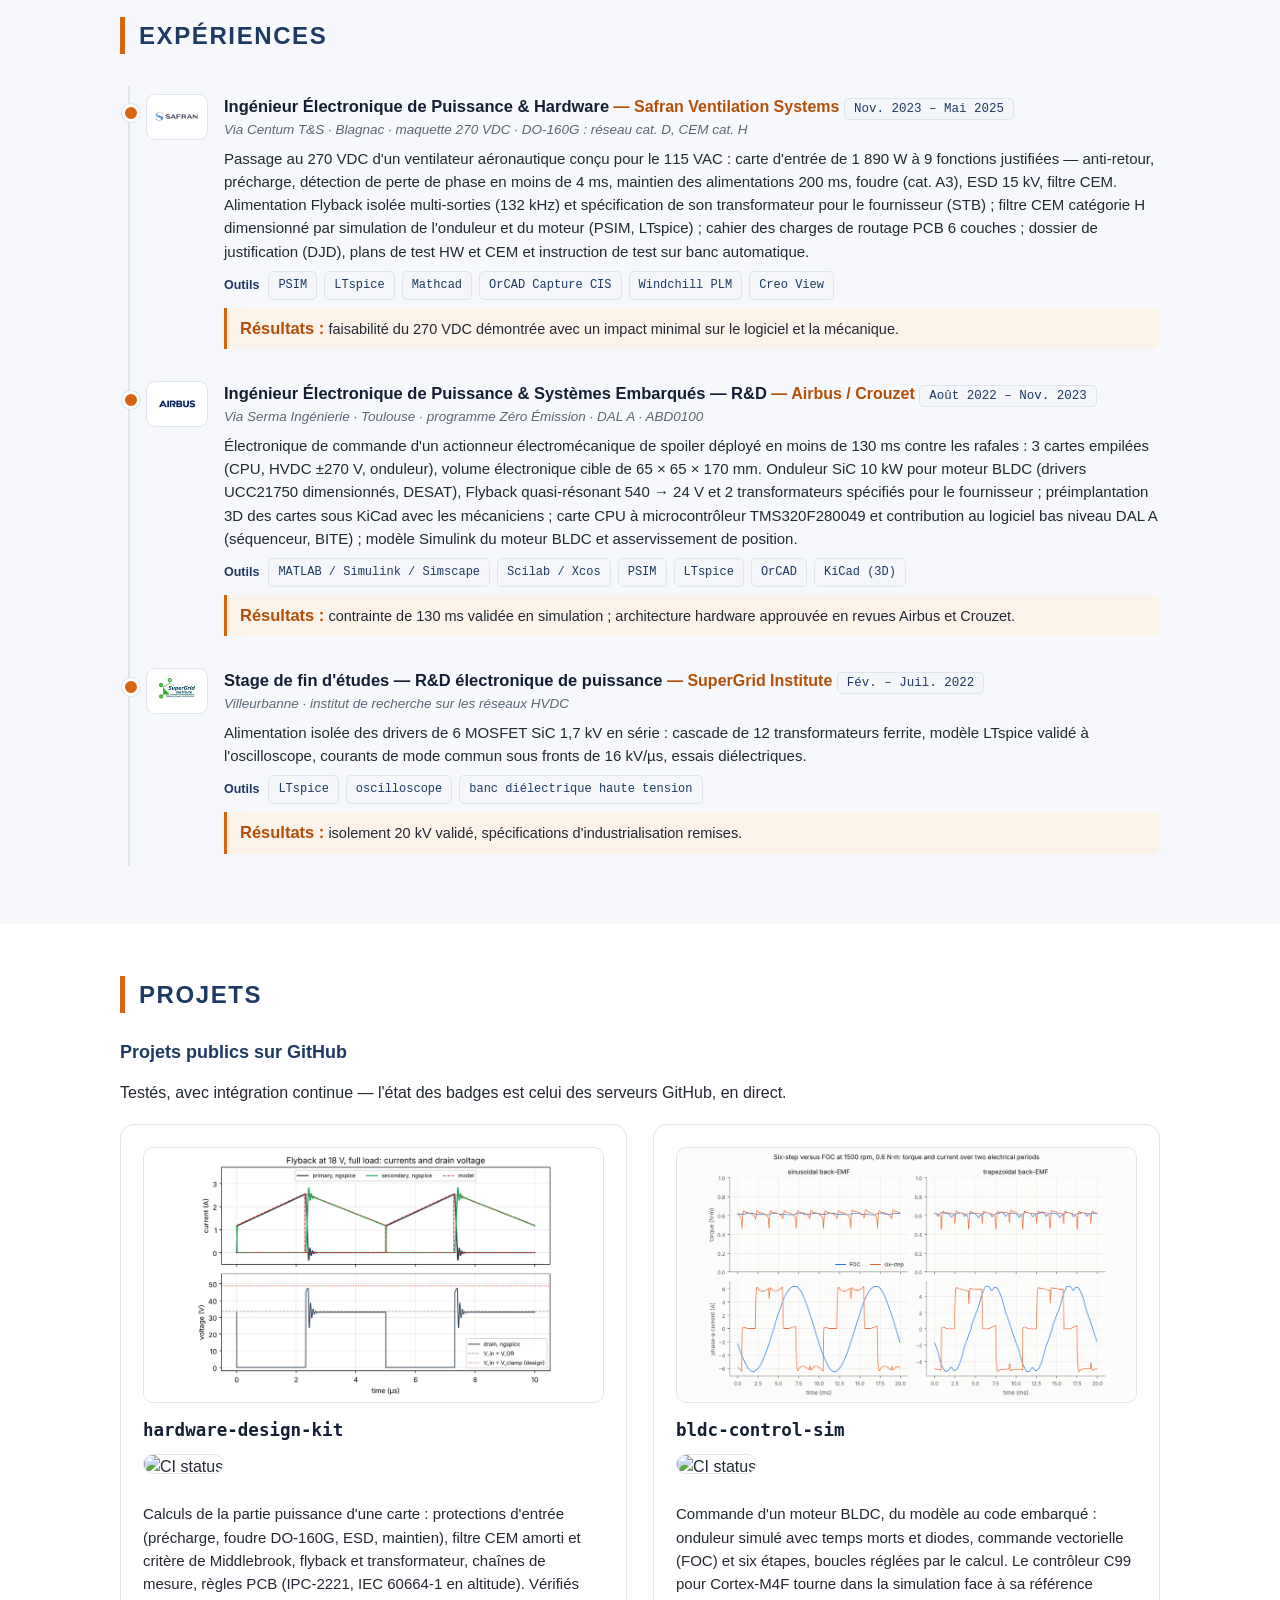
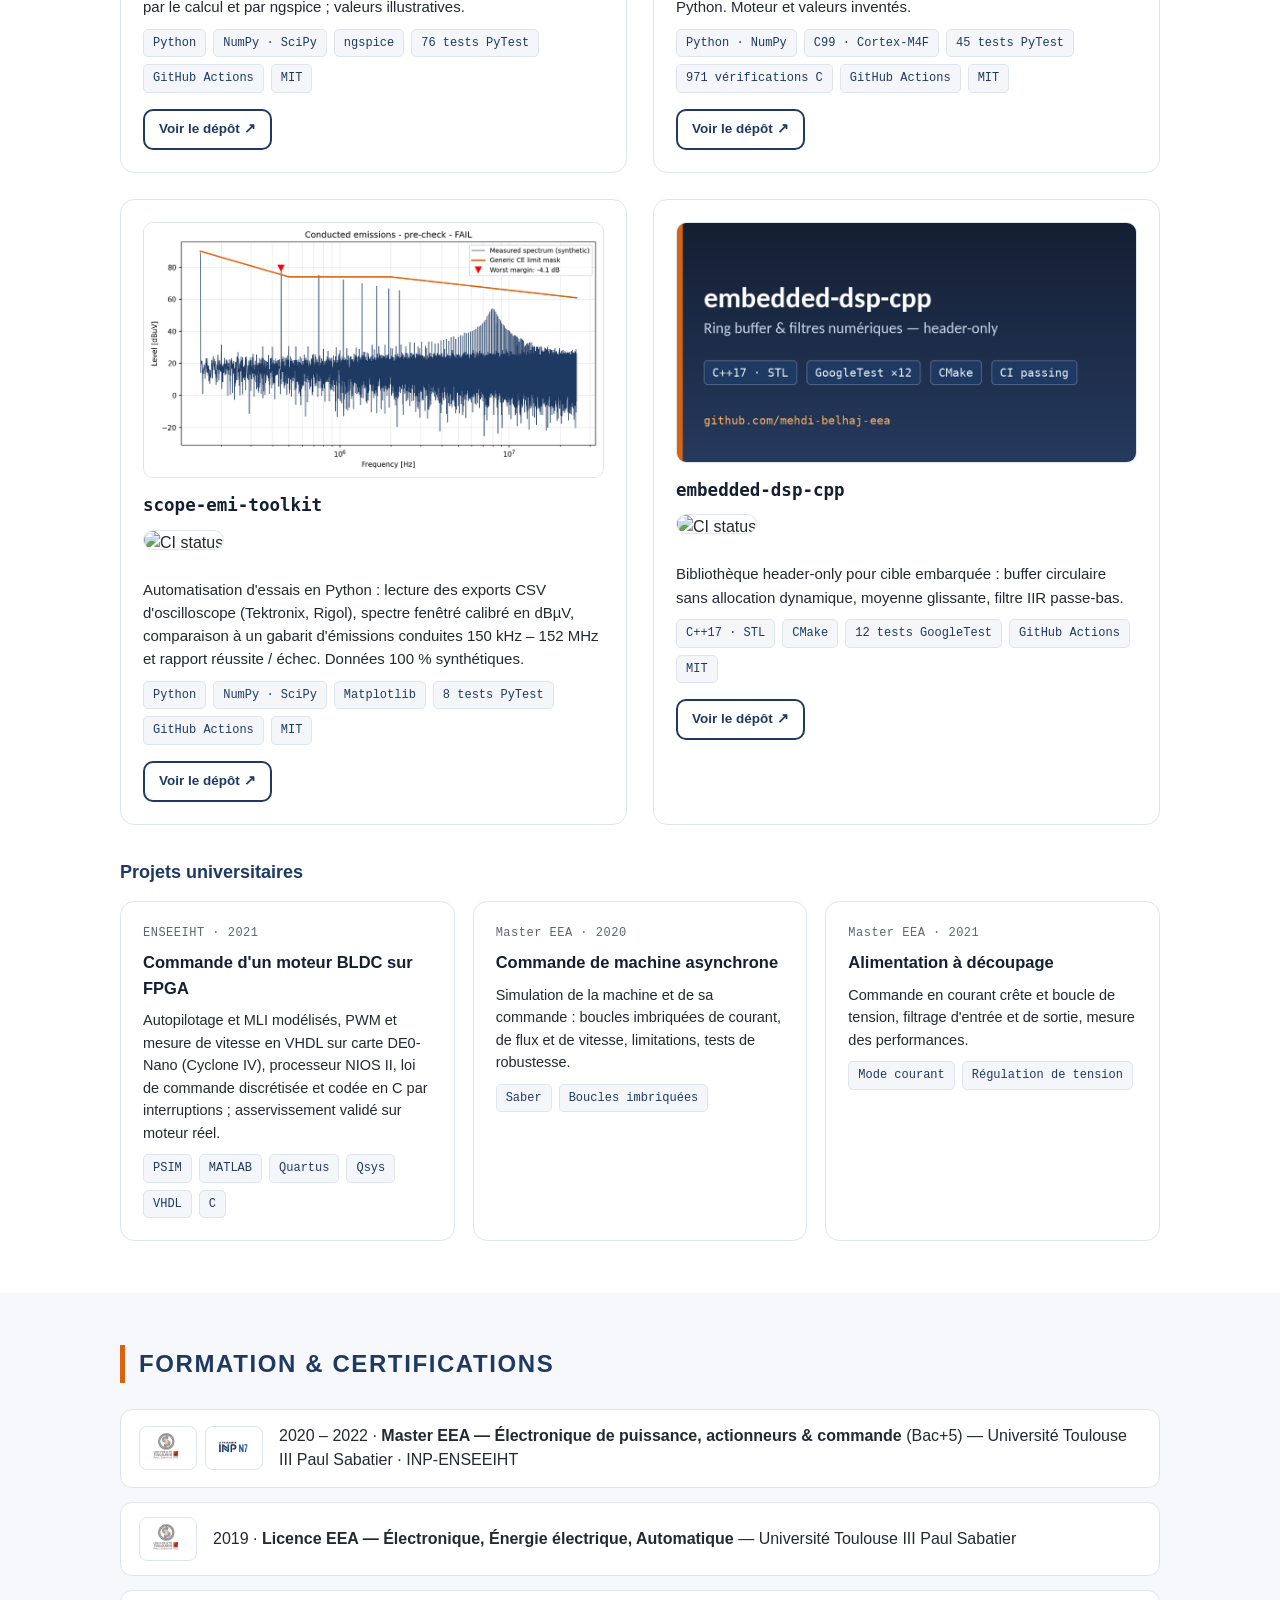
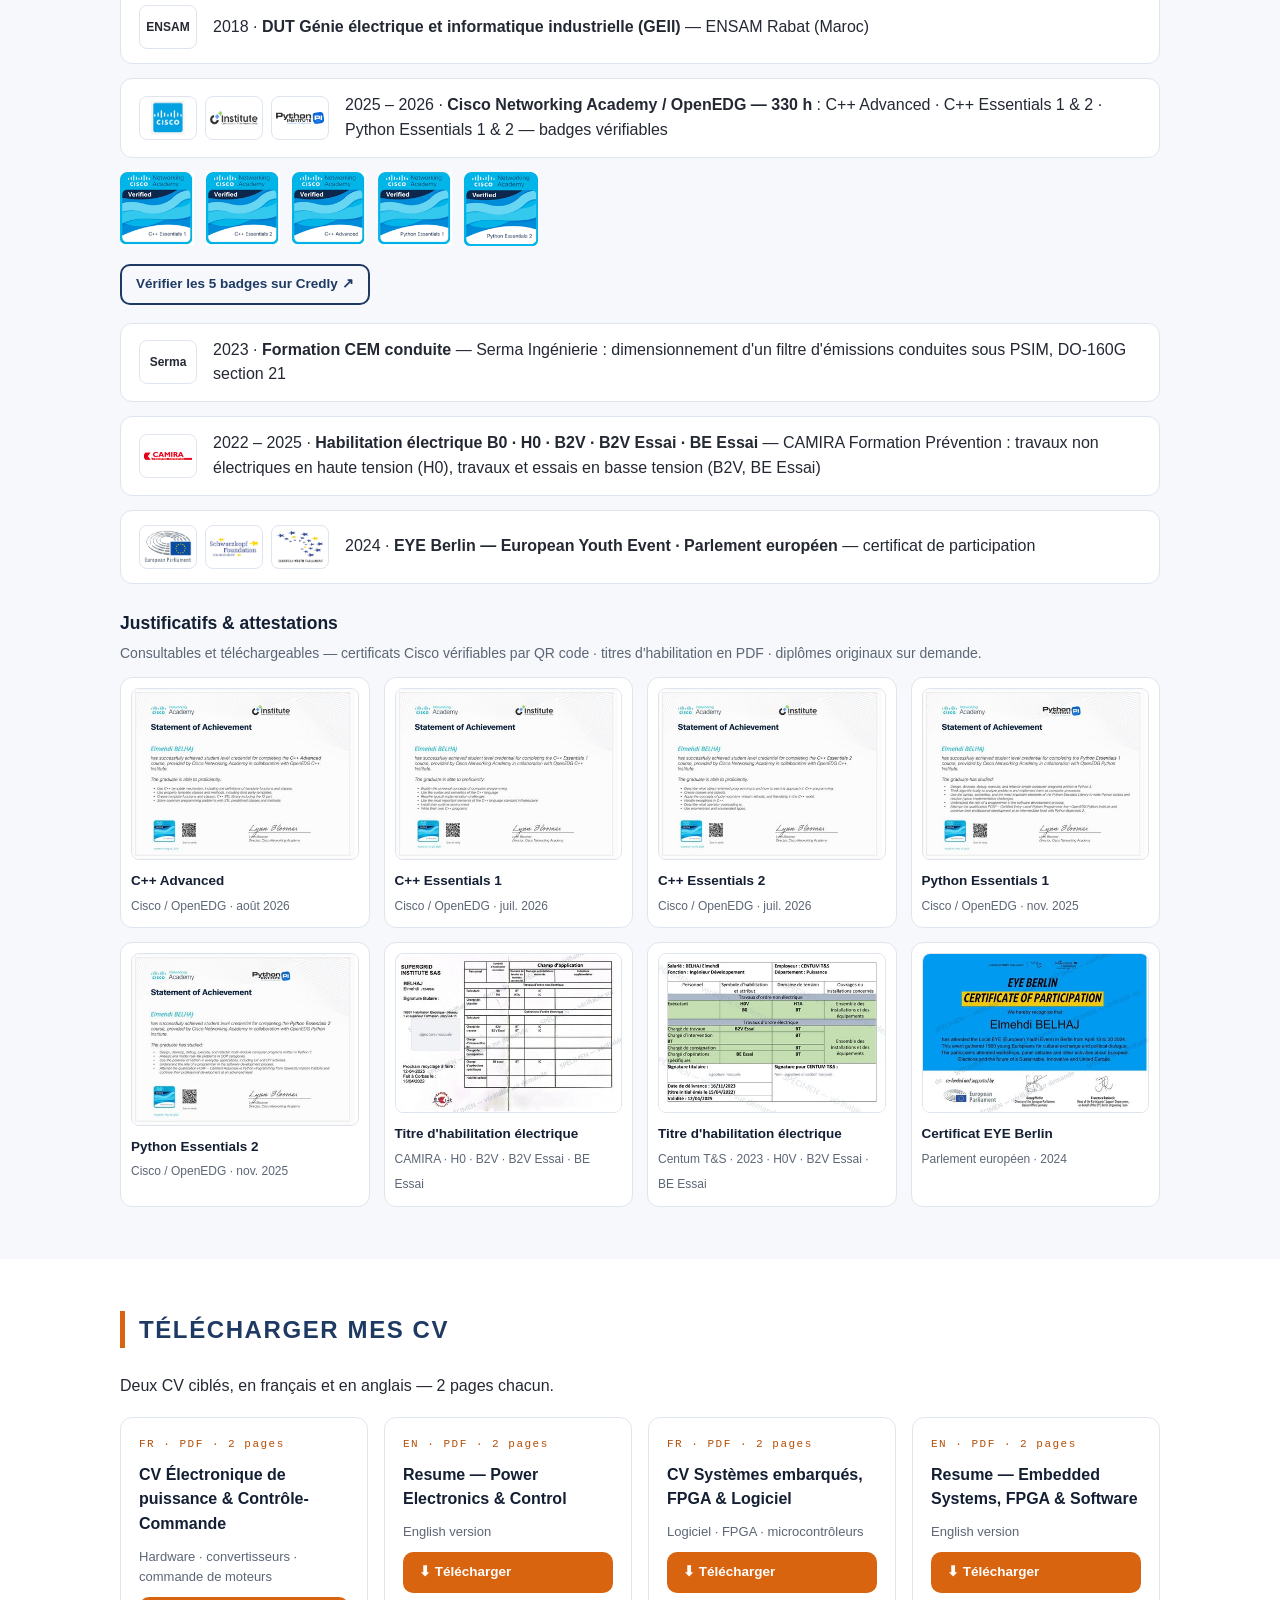
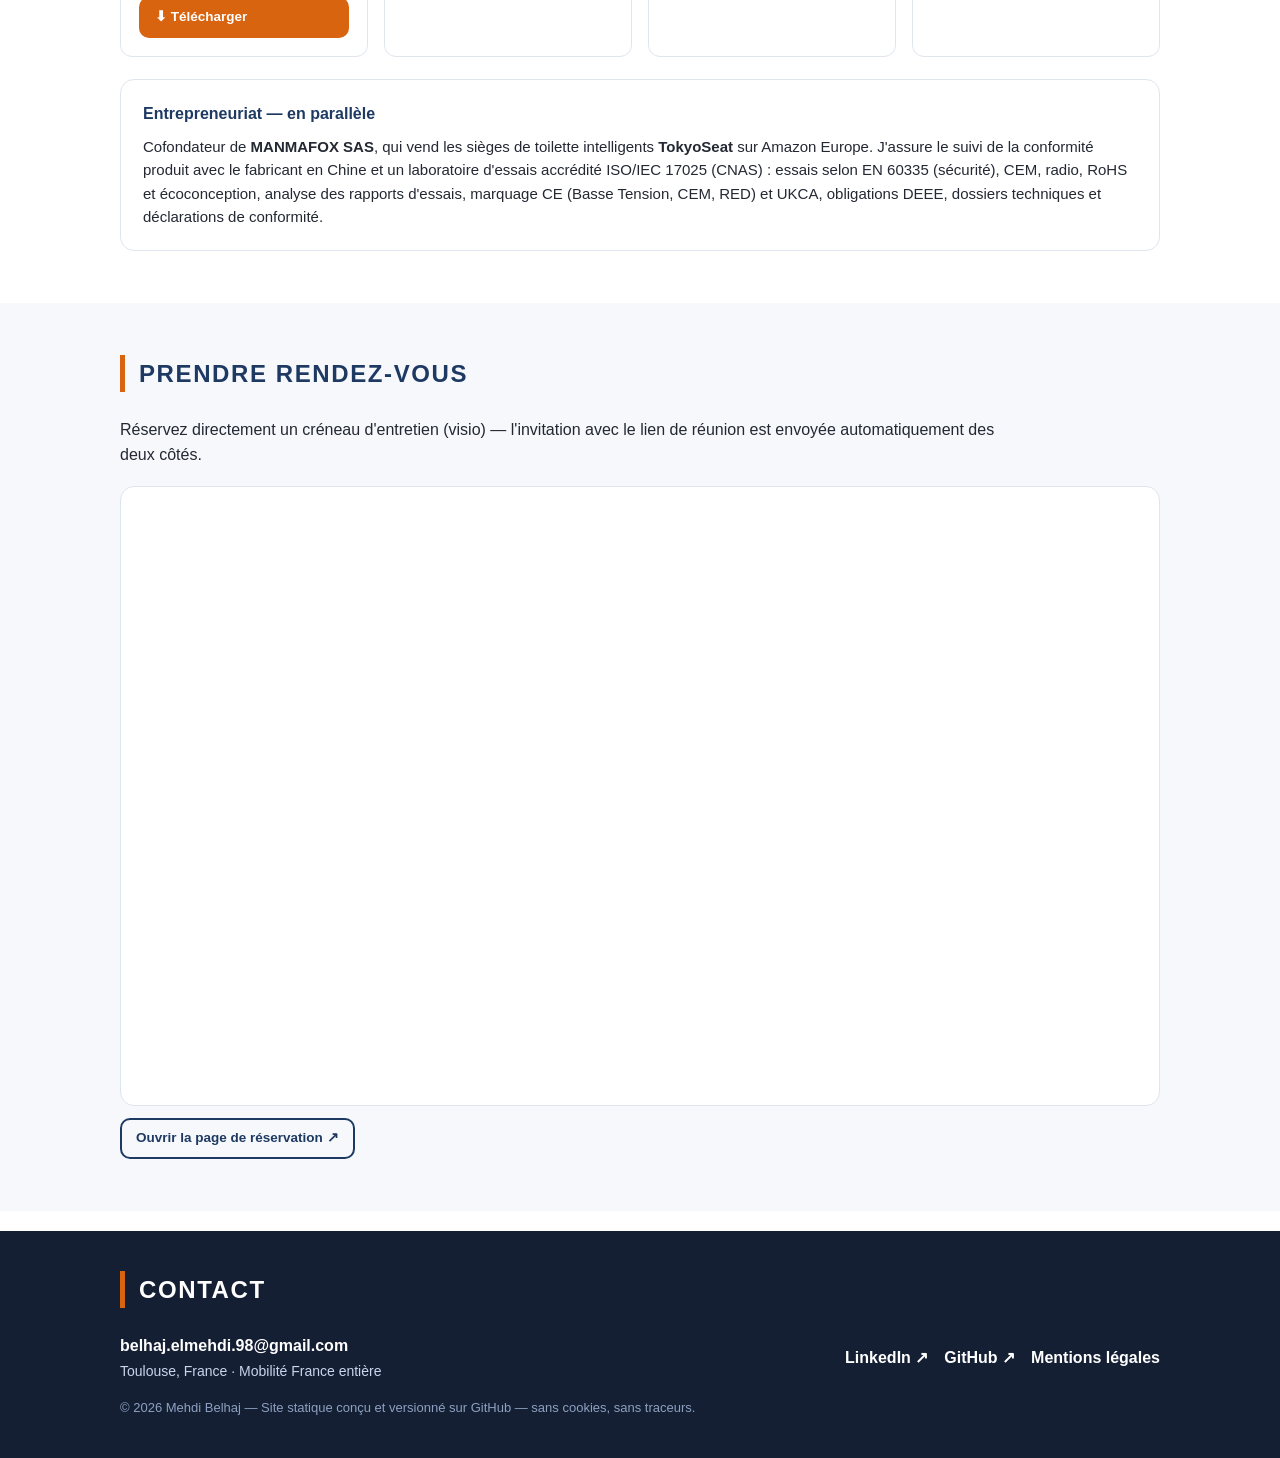
==== commit 5ee00541: "Add the Centum T&S habilitation title; mask the holder's signature Masked copy of the Centum T&S tit" ====
--- a/index.html
+++ b/index.html
@@ -63,8 +63,8 @@
 <a class="btn line sm" href="https://www.credly.com/users/elmehdi-belhaj" target="_blank" rel="noopener">Vérifier les 5 badges sur Credly ↗</a>
 <div class="crow" style="margin-top:18px"><div class="lgs"><div class="lgbox" style="font-weight:700;font-size:12px">Serma</div></div><div>2023 · <b>Formation CEM conduite</b> — Serma Ingénierie : dimensionnement d'un filtre d'émissions conduites sous PSIM, DO-160G section 21</div></div><div class="crow"><div class="lgs"><div class="lgbox"><img src="assets/img/camira.png" alt="CAMIRA"/></div></div><div>2022 – 2025 · <b>Habilitation électrique B0 · H0 · B2V · B2V Essai · BE Essai</b> — CAMIRA Formation Prévention : travaux non électriques en haute tension (H0), travaux et essais en basse tension (B2V, BE Essai)</div></div><div class="crow"><div class="lgs"><div class="lgbox"><img src="assets/img/ep.png" alt="European Parliament"/></div><div class="lgbox"><img src="assets/img/schw.png" alt="Schwarzkopf Foundation"/></div><div class="lgbox"><img src="assets/img/eyp.png" alt="EYP"/></div></div><div>2024 · <b>EYE Berlin — European Youth Event · Parlement européen</b> — certificat de participation</div></div>
 <h3 style="margin-top:26px">Justificatifs &amp; attestations</h3>
-<p style="margin:6px 0 2px;font-size:14px;color:var(--mut)">Consultables et téléchargeables — certificats Cisco vérifiables par QR code · habilitation en PDF · diplômes originaux sur demande.</p>
-<div class="justs"><a class="just" href="docs/Certificat_Cisco_Cpp_Advanced.pdf" target="_blank" rel="noopener"><img src="assets/img/t-cert-cadv.jpg" alt="C++ Advanced" loading="lazy"/><span class="t">C++ Advanced</span><br/><span class="n">Cisco / OpenEDG · août 2026</span></a><a class="just" href="docs/Certificat_Cisco_Cpp_Essentials_1.pdf" target="_blank" rel="noopener"><img src="assets/img/t-cert-c1.jpg" alt="C++ Essentials 1" loading="lazy"/><span class="t">C++ Essentials 1</span><br/><span class="n">Cisco / OpenEDG · juil. 2026</span></a><a class="just" href="docs/Certificat_Cisco_Cpp_Essentials_2.pdf" target="_blank" rel="noopener"><img src="assets/img/t-cert-c2.jpg" alt="C++ Essentials 2" loading="lazy"/><span class="t">C++ Essentials 2</span><br/><span class="n">Cisco / OpenEDG · juil. 2026</span></a><a class="just" href="docs/Certificat_Cisco_Python_Essentials_1.pdf" target="_blank" rel="noopener"><img src="assets/img/t-cert-py1.jpg" alt="Python Essentials 1" loading="lazy"/><span class="t">Python Essentials 1</span><br/><span class="n">Cisco / OpenEDG · nov. 2025</span></a><a class="just" href="docs/Certificat_Cisco_Python_Essentials_2.pdf" target="_blank" rel="noopener"><img src="assets/img/t-cert-py2.jpg" alt="Python Essentials 2" loading="lazy"/><span class="t">Python Essentials 2</span><br/><span class="n">Cisco / OpenEDG · nov. 2025</span></a><a class="just" href="docs/Habilitation_Electrique_CAMIRA_Mehdi_Belhaj.pdf" target="_blank" rel="noopener"><img src="assets/img/t-habilitation-2.jpg" alt="Titre d'habilitation électrique" loading="lazy"/><span class="t">Titre d'habilitation électrique</span><br/><span class="n">CAMIRA · H0 · B2V · B2V Essai · BE Essai</span></a><a class="just" href="docs/Certificat_EYE_Berlin_Mehdi_Belhaj.pdf" target="_blank" rel="noopener"><img src="assets/img/t-certificat-eye.jpg" alt="Certificat EYE Berlin" loading="lazy"/><span class="t">Certificat EYE Berlin</span><br/><span class="n">Parlement européen · 2024</span></a></div>
+<p style="margin:6px 0 2px;font-size:14px;color:var(--mut)">Consultables et téléchargeables — certificats Cisco vérifiables par QR code · titres d'habilitation en PDF · diplômes originaux sur demande.</p>
+<div class="justs"><a class="just" href="docs/Certificat_Cisco_Cpp_Advanced.pdf" target="_blank" rel="noopener"><img src="assets/img/t-cert-cadv.jpg" alt="C++ Advanced" loading="lazy"/><span class="t">C++ Advanced</span><br/><span class="n">Cisco / OpenEDG · août 2026</span></a><a class="just" href="docs/Certificat_Cisco_Cpp_Essentials_1.pdf" target="_blank" rel="noopener"><img src="assets/img/t-cert-c1.jpg" alt="C++ Essentials 1" loading="lazy"/><span class="t">C++ Essentials 1</span><br/><span class="n">Cisco / OpenEDG · juil. 2026</span></a><a class="just" href="docs/Certificat_Cisco_Cpp_Essentials_2.pdf" target="_blank" rel="noopener"><img src="assets/img/t-cert-c2.jpg" alt="C++ Essentials 2" loading="lazy"/><span class="t">C++ Essentials 2</span><br/><span class="n">Cisco / OpenEDG · juil. 2026</span></a><a class="just" href="docs/Certificat_Cisco_Python_Essentials_1.pdf" target="_blank" rel="noopener"><img src="assets/img/t-cert-py1.jpg" alt="Python Essentials 1" loading="lazy"/><span class="t">Python Essentials 1</span><br/><span class="n">Cisco / OpenEDG · nov. 2025</span></a><a class="just" href="docs/Certificat_Cisco_Python_Essentials_2.pdf" target="_blank" rel="noopener"><img src="assets/img/t-cert-py2.jpg" alt="Python Essentials 2" loading="lazy"/><span class="t">Python Essentials 2</span><br/><span class="n">Cisco / OpenEDG · nov. 2025</span></a><a class="just" href="docs/Habilitation_Electrique_CAMIRA_Mehdi_Belhaj.pdf" target="_blank" rel="noopener"><img src="assets/img/t-habilitation-2.jpg" alt="Titre d'habilitation électrique" loading="lazy"/><span class="t">Titre d'habilitation électrique</span><br/><span class="n">CAMIRA · H0 · B2V · B2V Essai · BE Essai</span></a><a class="just" href="docs/Habilitation_Electrique_Centum_Mehdi_Belhaj.pdf" target="_blank" rel="noopener"><img src="assets/img/t-habilitation-centum.jpg" alt="Titre d'habilitation électrique" loading="lazy"/><span class="t">Titre d'habilitation électrique</span><br/><span class="n">Centum T&amp;S · 2023 · H0V · B2V Essai · BE Essai</span></a><a class="just" href="docs/Certificat_EYE_Berlin_Mehdi_Belhaj.pdf" target="_blank" rel="noopener"><img src="assets/img/t-certificat-eye.jpg" alt="Certificat EYE Berlin" loading="lazy"/><span class="t">Certificat EYE Berlin</span><br/><span class="n">Parlement européen · 2024</span></a></div>
 </div></section>
 
 <section id="cv"><div class="wrap"><h2>Télécharger mes CV</h2>
